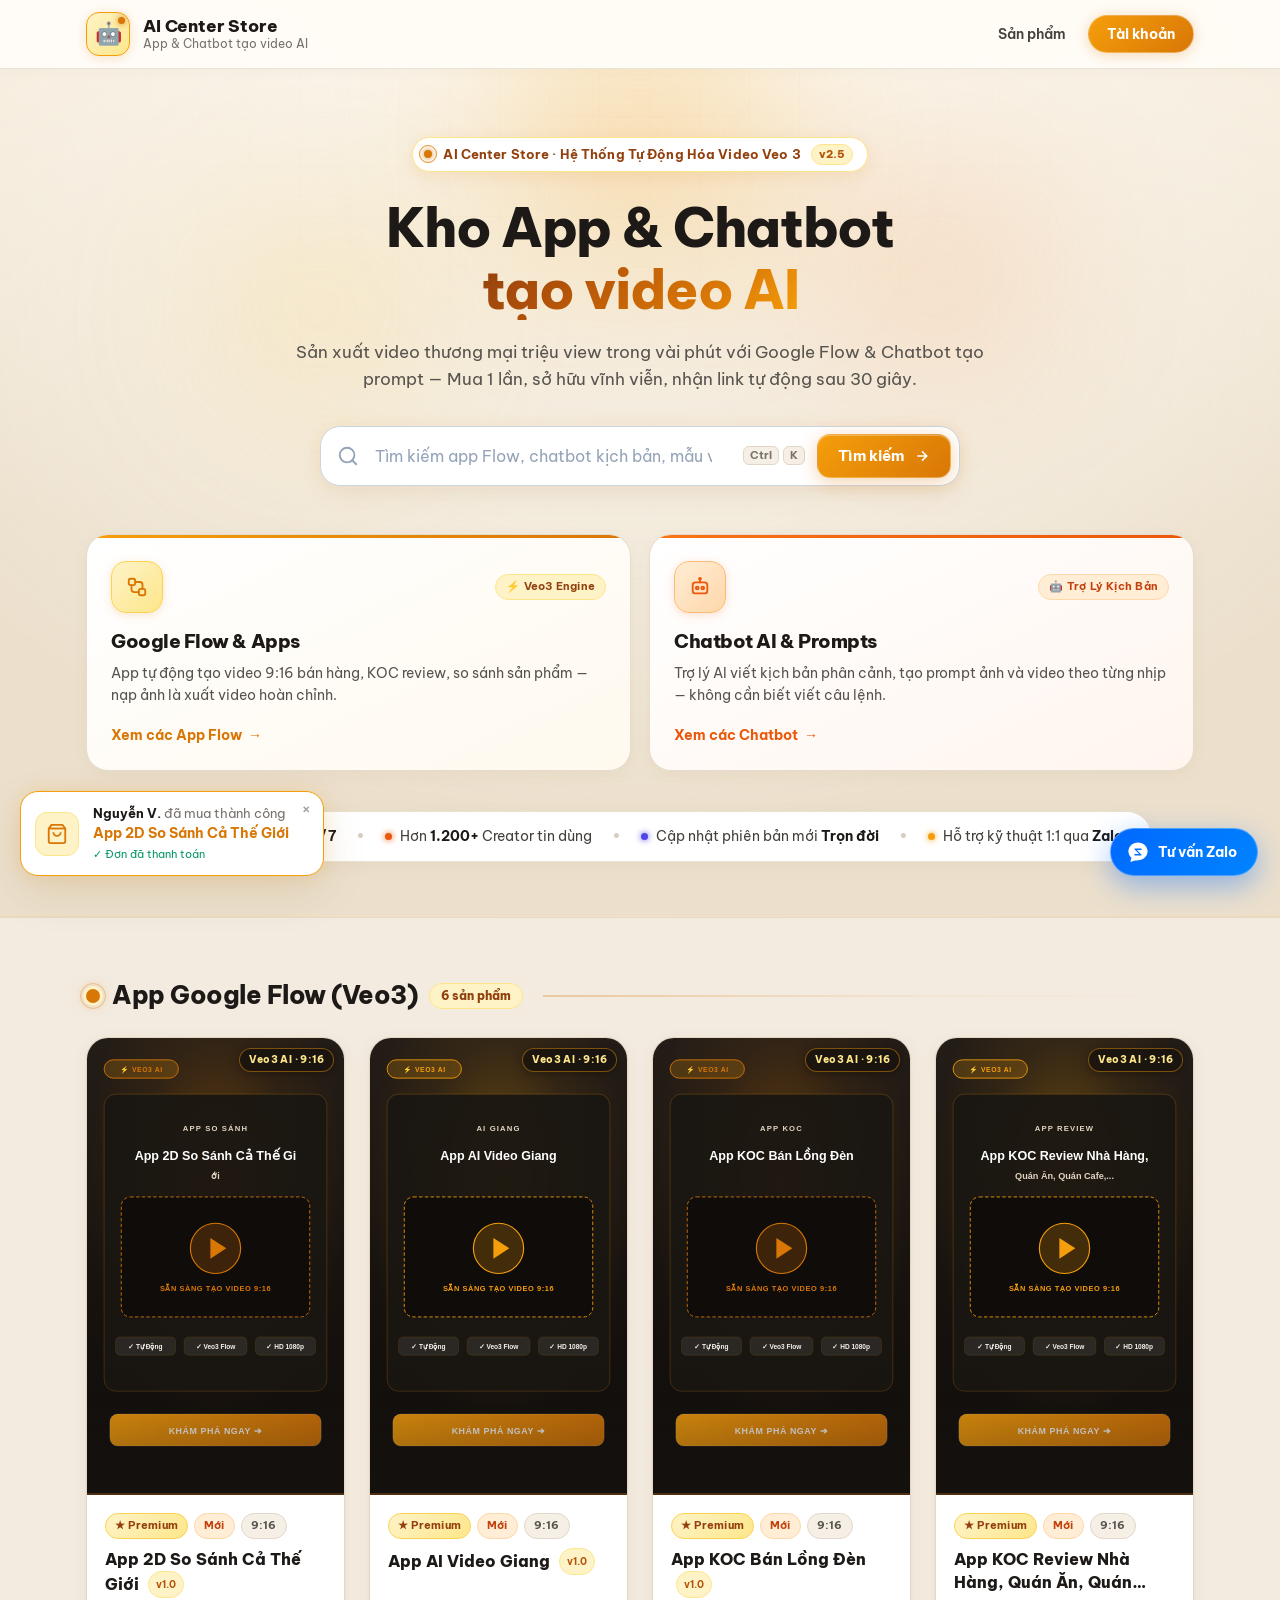
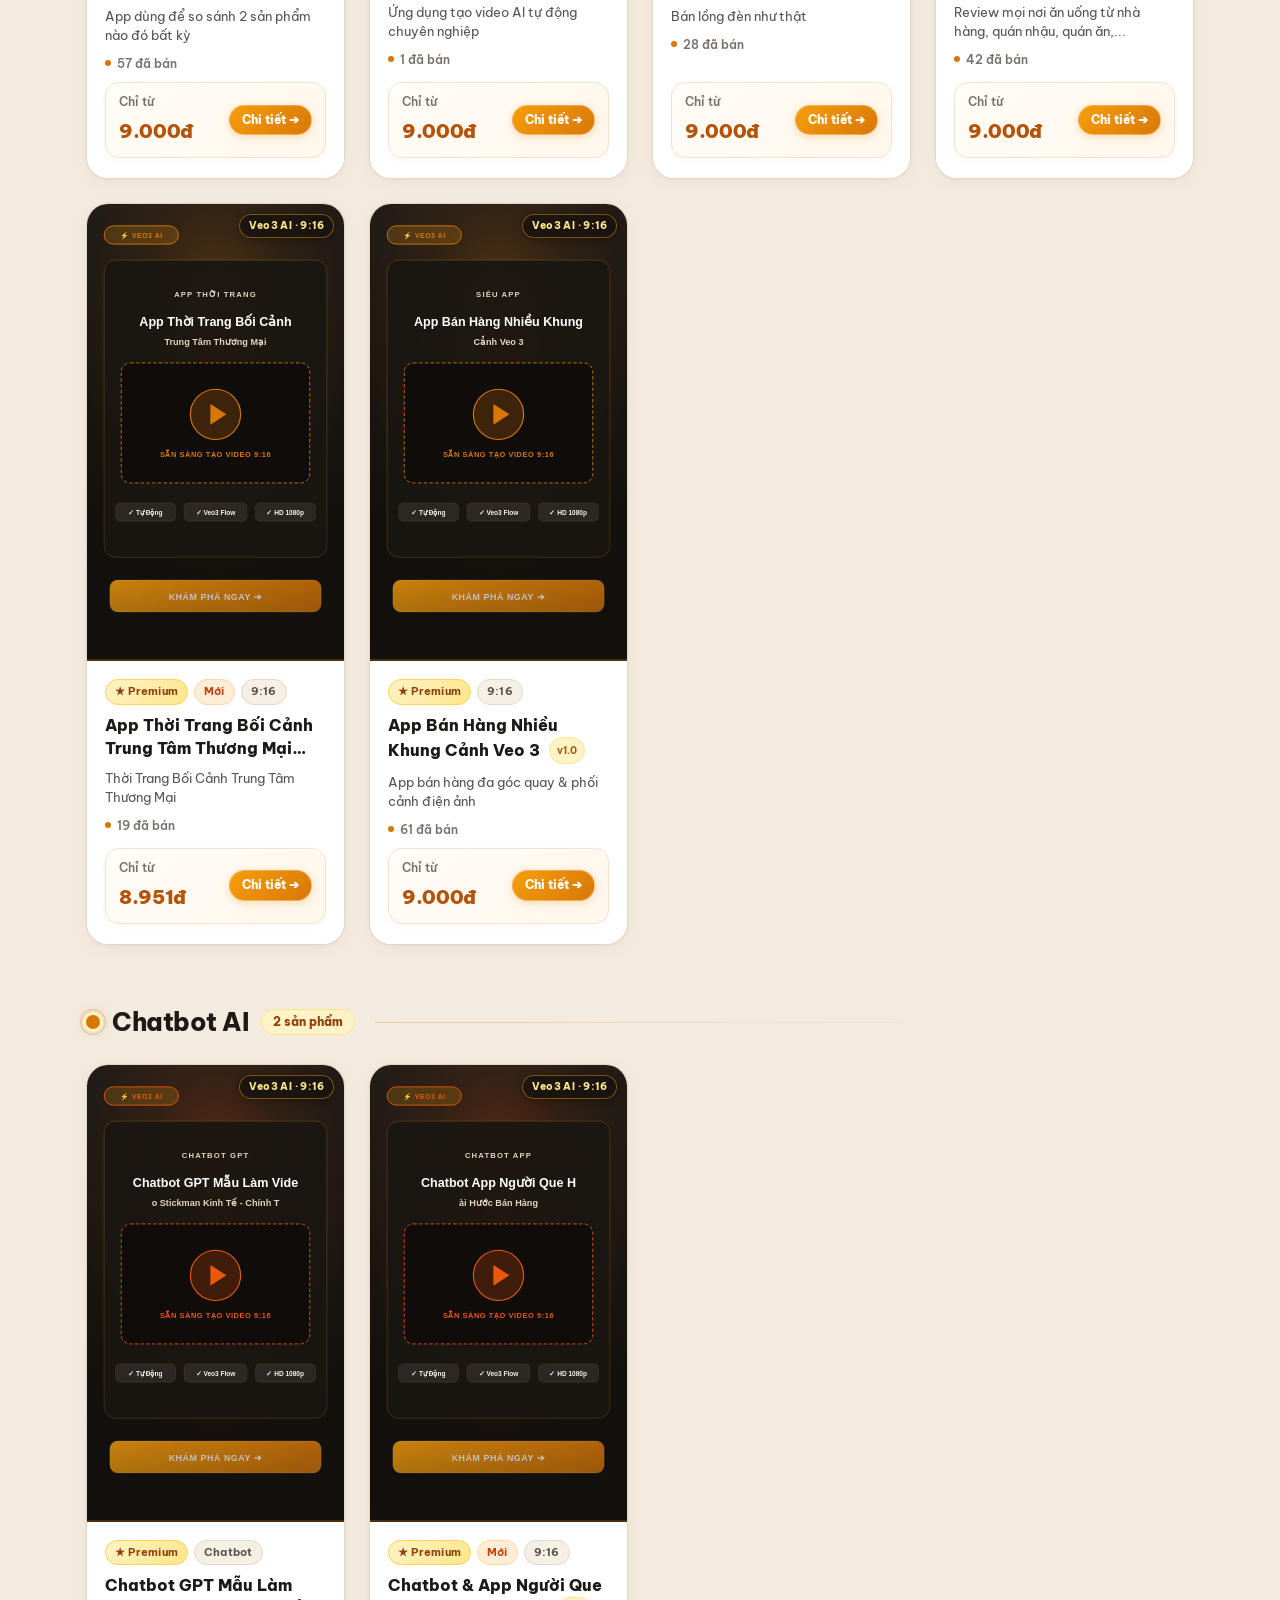
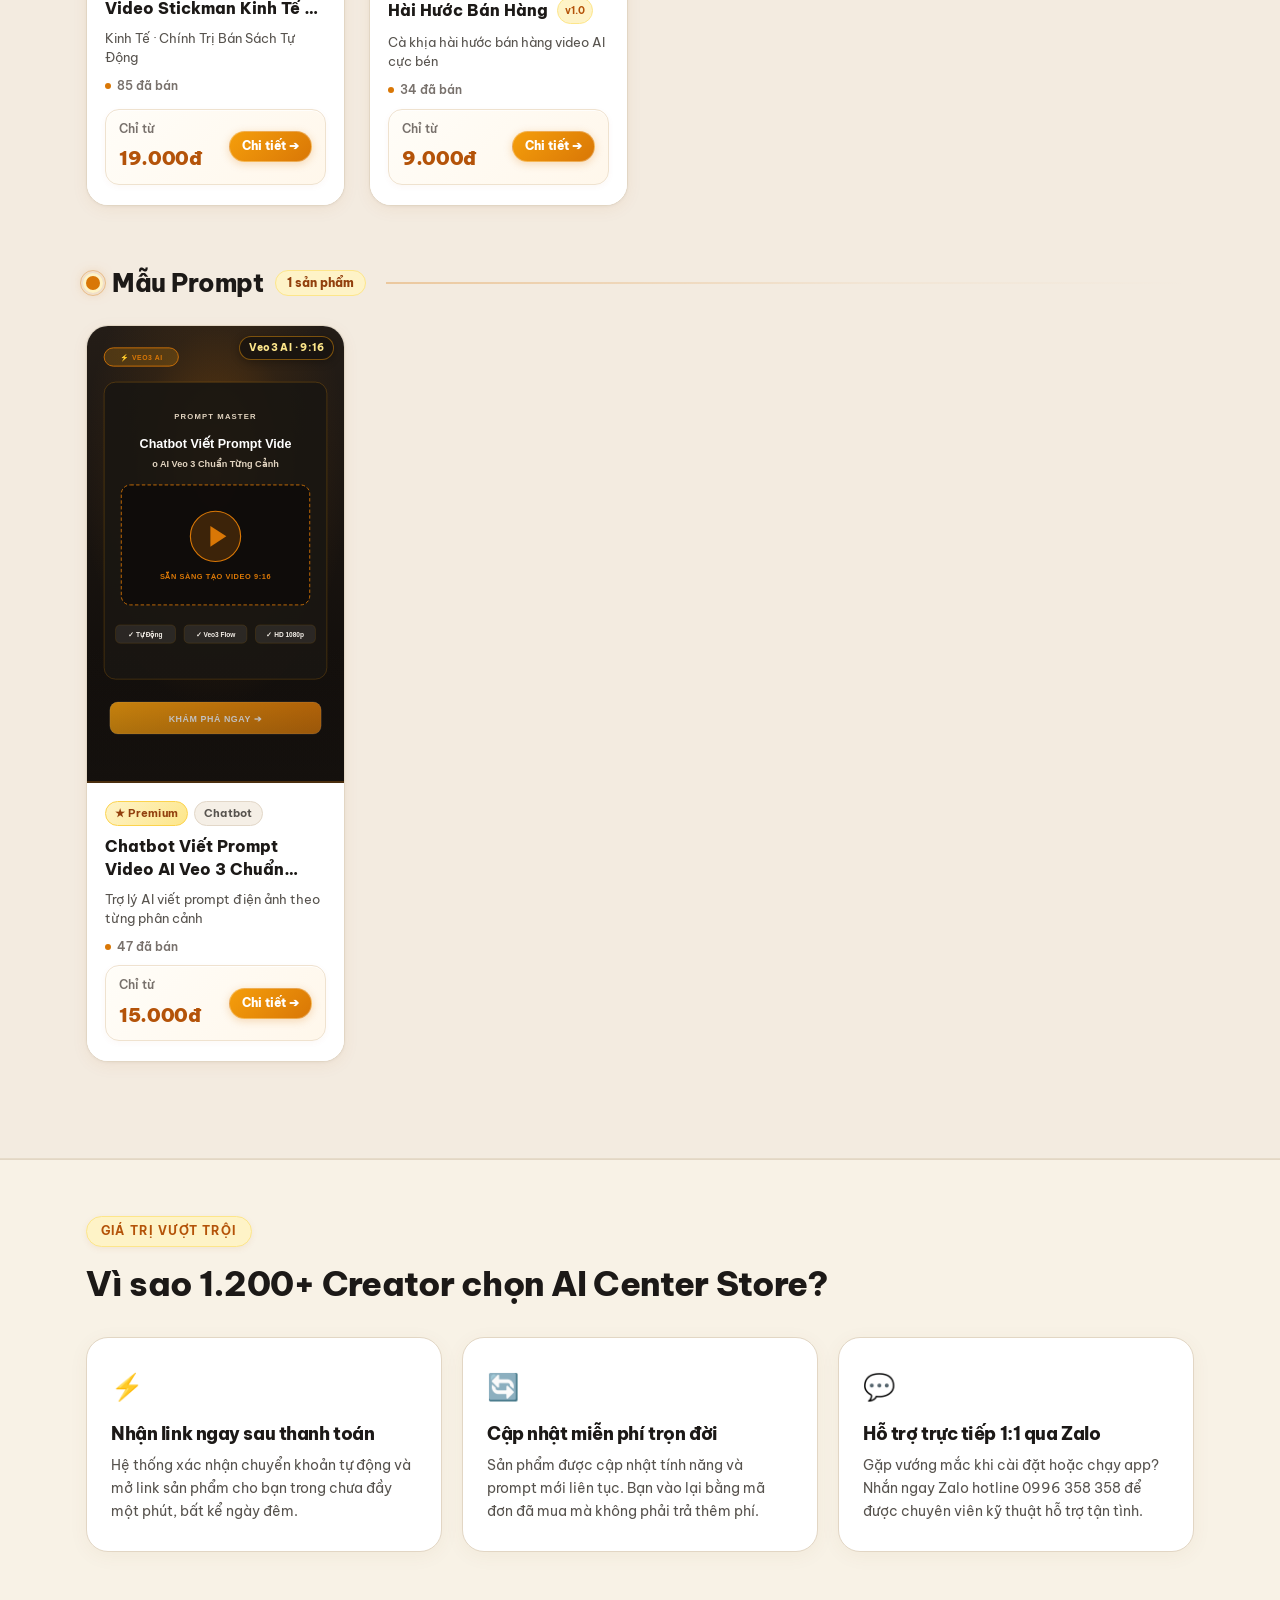
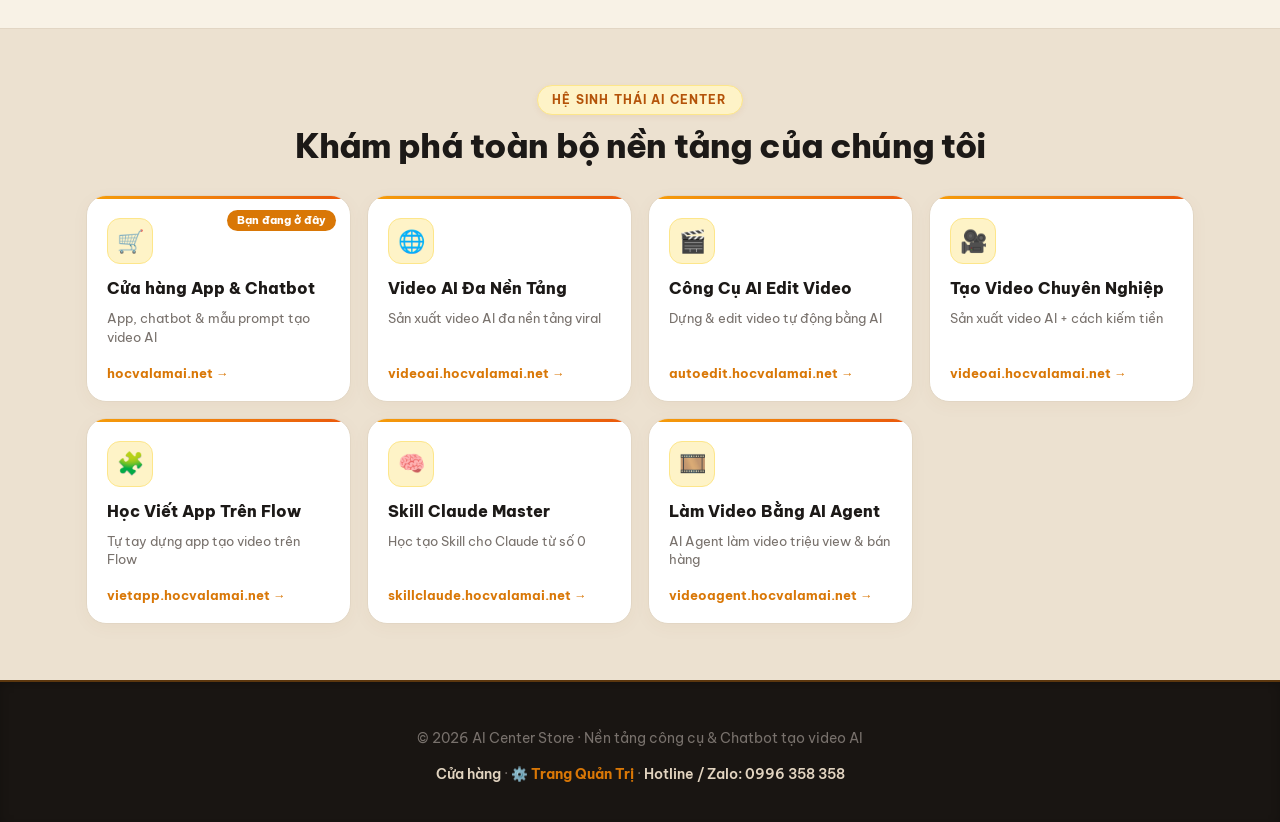
==== index.html @ cbf4233b "Deploy AI Center Store with Supabase and Google Auth" ====
<!DOCTYPE html>
<html lang="vi">
<head>
  <meta charset="UTF-8">
  <meta name="viewport" content="width=device-width, initial-scale=1.0">
  <title>AI Center Store — Kho App &amp; Chatbot Tạo Video AI</title>
  <meta name="description" content="AI Center · Kết Nối Tương Lai — Google Flow & Apps · Chatbot AI. Mua một lần, nhận link tự động ngay sau thanh toán. Hotline 0996 358 358.">
  <meta name="referrer" content="strict-origin-when-cross-origin">
  
  <!-- Google Fonts: Be Vietnam Pro & Montserrat -->
  <link rel="preconnect" href="https://fonts.googleapis.com">
  <link href="https://fonts.googleapis.com/css2?family=Be+Vietnam+Pro:ital,wght@0,300;0,400;0,500;0,600;0,700;0,800;0,900;1,400&display=swap" rel="stylesheet">
  
  <link rel="stylesheet" href="css/style.css">
</head>
<body>

  <!-- SVG Defs -->
  <svg width="0" height="0" style="position:absolute" aria-hidden="true">
    <defs>
      <symbol id="i-spark" viewBox="0 0 24 24"><path d="M12 3l1.9 5.1L19 10l-5.1 1.9L12 17l-1.9-5.1L5 10l5.1-1.9z"/><path d="M19 15l.9 2.1L22 18l-2.1.9L19 21l-.9-2.1L16 18l2.1-.9z"/></symbol>
      <symbol id="i-search" viewBox="0 0 24 24"><circle cx="11" cy="11" r="8"/><line x1="21" y1="21" x2="16.65" y2="16.65"/></symbol>
      <symbol id="i-bot" viewBox="0 0 24 24"><rect x="4" y="7" width="16" height="12" rx="3"/><circle cx="9" cy="13" r="1.5"/><circle cx="15" cy="13" r="1.5"/><line x1="12" y1="7" x2="12" y2="3"/><circle cx="12" cy="3" r="1"/></symbol>
      <symbol id="i-flow" viewBox="0 0 24 24"><rect x="3" y="3" width="7" height="7" rx="2"/><rect x="14" y="14" width="7" height="7" rx="2"/><path d="M10 6.5h5a3 3 0 0 1 3 3V14"/><path d="M14 17.5H9a3 3 0 0 1-3-3V10"/></symbol>
      <symbol id="i-doc" viewBox="0 0 24 24"><path d="M14 2H6a2 2 0 0 0-2 2v16a2 2 0 0 0 2 2h12a2 2 0 0 0 2-2V8z"/><polyline points="14 2 14 8 20 8"/><line x1="16" y1="13" x2="8" y2="13"/><line x1="16" y1="17" x2="8" y2="17"/></symbol>
      <symbol id="i-hoc" viewBox="0 0 24 24"><path d="M22 10L12 5 2 10l10 5 10-5z"/><path d="M6 12v5c0 1 2.7 2.5 6 2.5s6-1.5 6-2.5v-5"/><line x1="22" y1="10" x2="22" y2="15"/></symbol>
      <symbol id="i-check" viewBox="0 0 24 24"><polyline points="20 6 9 17 4 12"/></symbol>
    </defs>
  </svg>

  <!-- Header / Navigation Bar -->
  <header class="topbar">
    <div class="container">
      <a class="brand" href="index.html">
        <span class="brand-mark" aria-hidden="true">🤖</span>
        <span>
          <span class="brand-name">AI Center Store</span>
          <span class="brand-sub">App &amp; Chatbot tạo video AI</span>
        </span>
      </a>
      <nav aria-label="Điều hướng chính">
        <a href="index.html" id="navSanPham">Sản phẩm</a>
        <a href="#tai-khoan" class="nav-btn">Tài khoản</a>
      </nav>
    </div>
  </header>

  <!-- =========================================
       VIEW 1: TRANG CHỦ (HOME PAGE)
       ========================================= -->
  <div id="view-home">
    <!-- Hero Section -->
    <section class="hero-store">
      <!-- Ambient Glow Spotlights -->
      <div class="hero-ambient-glow" aria-hidden="true">
        <div class="glow-orb glow-mint"></div>
        <div class="glow-orb glow-cyan"></div>
        <div class="glow-orb glow-indigo"></div>
      </div>

      <div class="container">
        <!-- Vercel / Raycast Style Pulsing Pill Badge -->
        <div class="hero-pill-badge">
          <span class="pulsing-beacon">
            <span class="beacon-core"></span>
            <span class="beacon-ring"></span>
          </span>
          <span class="pill-text">AI Center Store · Hệ Thống Tự Động Hóa Video Veo 3</span>
          <span class="pill-tag">v2.5</span>
        </div>

        <h1>Kho App &amp; Chatbot <span class="mint gradient-text">tạo video AI</span></h1>
        <p class="lead">Sản xuất video thương mại triệu view trong vài phút với Google Flow &amp; Chatbot tạo prompt — Mua 1 lần, sở hữu vĩnh viễn, nhận link tự động sau 30 giây.</p>
        
        <!-- Raycast Spotlight Style Live Search Box -->
        <form class="tim" id="timForm" role="search">
          <div class="tim-icon-box" aria-hidden="true">
            <svg class="ic"><use href="#i-search"/></svg>
          </div>
          <input id="timOng" type="search" placeholder="Tìm kiếm app Flow, chatbot kịch bản, mẫu video TikTok..." aria-label="Tìm kiếm sản phẩm" autocomplete="off" spellcheck="false">
          <div class="tim-kbd-hint" aria-hidden="true">
            <kbd>Ctrl</kbd> <kbd>K</kbd>
          </div>
          <button class="btn btn-primary" type="submit">
            <span>Tìm kiếm</span>
            <svg class="ic-sm" style="width:16px;height:16px;margin-left:2px" viewBox="0 0 24 24" fill="none" stroke="currentColor" stroke-width="2.5"><path d="M5 12h14M12 5l7 7-7 7"/></svg>
          </button>
        </form>

        <!-- Raycast / Bento Grid Category Navigation Boxes -->
        <div class="dmuc">
          <div class="dmuc-o dmuc-bento" data-loc="flow">
            <div class="bento-top">
              <span class="ic-box"><svg class="ic"><use href="#i-flow"/></svg></span>
              <span class="bento-tag bento-tag-mint">⚡ Veo3 Engine</span>
            </div>
            <h3>Google Flow &amp; Apps</h3>
            <p>App tự động tạo video 9:16 bán hàng, KOC review, so sánh sản phẩm — nạp ảnh là xuất video hoàn chỉnh.</p>
            <span class="di">Xem các App Flow <span class="arr-icon">→</span></span>
          </div>

          <div class="dmuc-o dmuc-bento" data-loc="chatbot">
            <div class="bento-top">
              <span class="ic-box"><svg class="ic"><use href="#i-bot"/></svg></span>
              <span class="bento-tag bento-tag-cyan">🤖 Trợ Lý Kịch Bản</span>
            </div>
            <h3>Chatbot AI &amp; Prompts</h3>
            <p>Trợ lý AI viết kịch bản phân cảnh, tạo prompt ảnh và video theo từng nhịp — không cần biết viết câu lệnh.</p>
            <span class="di">Xem các Chatbot <span class="arr-icon">→</span></span>
          </div>

        </div>

        <!-- Trust & Metrics Strip -->
        <div class="hero-trust-strip">
          <div class="trust-item">
            <span class="trust-dot dot-mint"></span>
            <span>Mở link tải tự động <b>24/7</b></span>
          </div>
          <div class="trust-divider" aria-hidden="true">•</div>
          <div class="trust-item">
            <span class="trust-dot dot-cyan"></span>
            <span>Hơn <b>1.200+</b> Creator tin dùng</span>
          </div>
          <div class="trust-divider" aria-hidden="true">•</div>
          <div class="trust-item">
            <span class="trust-dot dot-indigo"></span>
            <span>Cập nhật phiên bản mới <b>Trọn đời</b></span>
          </div>
          <div class="trust-divider" aria-hidden="true">•</div>
          <div class="trust-item">
            <span class="trust-dot dot-amber"></span>
            <span>Hỗ trợ kỹ thuật 1:1 qua <b>Zalo</b></span>
          </div>
        </div>

      </div>
    </section>

    <!-- Product Shelves Section -->
    <section id="san-pham" class="section" style="padding-top:20px">
      <div class="container" id="cacKe">
        <!-- Rendered by app.js -->
      </div>
    </section>

    <!-- Why Choose AI Center Store Section -->
    <section class="section section-why">
      <div class="container">
        <p class="eyebrow">GIÁ TRỊ VƯỢT TRỘI</p>
        <h2>Vì sao 1.200+ Creator chọn AI Center Store?</h2>
        <div class="uu-luoi">
          <div class="uu-o">
            <div class="uu-badge-ic">⚡</div>
            <h3>Nhận link ngay sau thanh toán</h3>
            <p>Hệ thống xác nhận chuyển khoản tự động và mở link sản phẩm cho bạn trong chưa đầy một phút, bất kể ngày đêm.</p>
          </div>
          <div class="uu-o">
            <div class="uu-badge-ic">🔄</div>
            <h3>Cập nhật miễn phí trọn đời</h3>
            <p>Sản phẩm được cập nhật tính năng và prompt mới liên tục. Bạn vào lại bằng mã đơn đã mua mà không phải trả thêm phí.</p>
          </div>
          <div class="uu-o">
            <div class="uu-badge-ic">💬</div>
            <h3>Hỗ trợ trực tiếp 1:1 qua Zalo</h3>
            <p>Gặp vướng mắc khi cài đặt hoặc chạy app? Nhắn ngay Zalo hotline 0996 358 358 để được chuyên viên kỹ thuật hỗ trợ tận tình.</p>
          </div>
        </div>
      </div>
    </section>

    <!-- Ecosystem Hub Section -->
    <section id="he-sinh-thai" class="hst-wrap">
      <div class="container">
        <p class="eyebrow" style="margin:0 auto 10px;display:table">HỆ SINH THÁI AI CENTER</p>
        <h2 style="text-align:center;margin-bottom:8px">Khám phá toàn bộ nền tảng của chúng tôi</h2>
        <div class="hst-grid" id="hstGrid">
          <!-- Rendered by app.js -->
        </div>
      </div>
    </section>
  </div>

  <!-- =========================================
       VIEW 2: TRANG CHI TIẾT SẢN PHẨM (DETAIL)
       ========================================= -->
  <div id="view-detail" hidden>
    <main class="section" style="padding-top:28px">
      <div class="container">
        
        <!-- Breadcrumb Navigation -->
        <p class="caption" style="margin-bottom:20px">
          <a href="#" style="color:var(--caption)">Cửa hàng</a> 
          <span aria-hidden="true" style="margin:0 6px">/</span> 
          <span id="vet" style="color:var(--mint-soft)"></span>
        </p>

        <!-- Product Error State -->
        <div id="loi" class="empty" hidden>
          <svg class="ic" style="width:48px;height:48px;color:var(--danger);margin:0 auto 12px"><use href="#i-search"/></svg>
          <h2>Không tìm thấy sản phẩm</h2>
          <p>Sản phẩm có thể đã ngừng bán hoặc đường dẫn không đúng.</p>

          <div id="loiFileTip" class="file-mode-tip" style="margin:16px auto;text-align:left;max-width:540px" hidden>
            <div class="tip-title">⚡ Bạn vừa thêm sản phẩm này trong Trang Quản Trị?</div>
            <div class="tip-desc">
              Do bạn đang mở file trực tiếp (<code>file:///</code>), trình duyệt Chrome cách ly bộ nhớ giữa các trang.
            </div>
            <div style="margin-top:8px;font-size:12.5px;line-height:1.6">
              👉 <b>Cách 1 (Chuẩn nhất):</b> Nhấp đúp vào file <b><code>start_server.bat</code></b> trong thư mục dự án để chạy web server nội bộ (đồng bộ 100% và xem video nhúng không lỗi).<br>
              👉 <b>Cách 2:</b> Vào lại <b>Trang Quản Trị</b> và bấm nút biểu tượng <b>🔗 (Xem trên cửa hàng)</b> ngay cạnh sản phẩm đó để tự động chuyển dữ liệu sang cửa hàng.
            </div>
          </div>

          <div style="display:flex;gap:12px;justify-content:center;margin-top:16px">
            <a class="btn btn-secondary" href="#">Quay về cửa hàng</a>
            <a class="btn btn-primary" href="admin.html">Vào Trang Quản Trị</a>
          </div>
        </div>

        <!-- Detail Content Grid -->
        <div id="noiDung">
          <div class="ct-luoi">
            
            <!-- Left Column: Video Preview Player & Long Description -->
            <div>
              <div class="ct-media" id="mediaHop">
                <!-- Video player 9:16 or poster inserted here -->
              </div>

              <div class="ct-media ct-mota" style="margin-top:22px">
                <h2>Giới thiệu sản phẩm</h2>
                <div class="noidung" id="moTaDai"></div>
              </div>
            </div>

            <!-- Right Column: Sticky Pricing Sidebar & Urgency CTA -->
            <aside class="hop-gia">
              <div class="nhan-hang" id="nhanHang"></div>
              <h1 id="ten"></h1>
              <p class="tomtat" id="tomTat"></p>
              
              <div class="gia-hang" id="giaHang"></div>
              <p class="da-ban" id="daBan"></p>

              <!-- Urgency Social Badges -->
              <div style="margin:16px 0 10px">
                <span class="lm-badge" id="badgeSold">🔥 57 người đã mua</span>
                <span class="lm-suat" id="badgeUrgency">⚡ Chỉ còn 143 suất ưu đãi</span>
              </div>

              <!-- Main CTA Buttons -->
              <button class="btn btn-primary btn-block" id="nutMua" type="button">Mua ngay — nhận link tự động</button>
              <button class="btn btn-secondary btn-block" id="nutTrial" type="button" hidden style="margin-top:10px"></button>
              <p class="caption" id="trialNote" hidden style="margin-top:8px;text-align:center;font-size:12px">
                Gói dùng thử dùng được <b>60 phút</b>. Có thể nâng cấp lên vĩnh viễn sau, chỉ trả phần chênh lệch.
              </p>

              <!-- Member Benefit Box -->
              <div class="uu-dai-info">
                🎁 <b>Ưu đãi thành viên</b> — cộng dồn <b>theo tầng</b>:<br>
                <b>Khách cũ −15%</b> từ sản phẩm thứ 2 · <b>Đánh giá −10%</b> cho đơn kế tiếp.
              </div>

              <div class="uu-dai-box">
                <div class="tit">✅ Ưu đãi của bạn sẽ tự áp khi thanh toán</div>
                <span class="chip">Khách cũ −15%</span>
                <div class="note">Cộng dồn theo tầng ≈ giảm 15% trên giá sau voucher. Bạn không cần nhập mã.</div>
              </div>

              <!-- Promises with Green Checkmarks -->
              <ul class="hua">
                <li><svg class="ic"><use href="#i-check"/></svg>Thanh toán chuyển khoản, hệ thống mở link tự động</li>
                <li><svg class="ic"><use href="#i-check"/></svg>Có mã voucher? Nhập ở bước thanh toán để được giảm ngay</li>
                <li><svg class="ic"><use href="#i-check"/></svg>Cập nhật phiên bản mới miễn phí — vào lại bằng mã đơn</li>
                <li><svg class="ic"><use href="#i-check"/></svg>Hỗ trợ cài đặt qua Zalo: 0996 358 358</li>
              </ul>
            </aside>
          </div>

          <!-- Related Products Section -->
          <div class="ke" style="margin-top:56px">
            <div class="ke-dau"><i></i><h2>Sản phẩm khác</h2></div>
            <div class="luoi-sp" id="khacLuoi"></div>
          </div>
        </div>

      </div>
    </main>
  </div>

  <!-- =========================================
       VIEW 3: TRANG TÀI KHOẢN & ĐĂNG NHẬP
       ========================================= -->
  <div id="view-account" hidden>
    <main class="section" style="padding-top:34px">
      <div class="container">

        <!-- ==== ĐĂNG NHẬP / ĐĂNG KÝ / QUÊN MẬT KHẨU (KHU AUTH) ==== -->
        <div class="hop" id="khuAuth" hidden>
          <div class="card">
            <h1 id="authTieuDe" style="font-size:24px;text-align:center;margin-bottom:6px">Đăng nhập</h1>
            <p class="caption" id="authPhu" style="text-align:center;margin-bottom:22px">Chào mừng trở lại! Đăng nhập để tiếp tục.</p>

            <button class="gg" id="nutGoogle" type="button">
              <svg width="18" height="18" viewBox="0 0 48 48">
                <path fill="#FFC107" d="M43.6 20.1H42V20H24v8h11.3C33.7 32.7 29.2 36 24 36c-6.6 0-12-5.4-12-12s5.4-12 12-12c3.1 0 5.9 1.2 8 3l5.7-5.7C34.3 6.1 29.4 4 24 4 13 4 4 13 4 24s9 20 20 20 20-9 20-20c0-1.3-.1-2.6-.4-3.9z"/>
                <path fill="#FF3D00" d="M6.3 14.7l6.6 4.8C14.7 15.1 19 12 24 12c3.1 0 5.9 1.2 8 3l5.7-5.7C34.3 6.1 29.4 4 24 4 16.3 4 9.7 8.3 6.3 14.7z"/>
                <path fill="#4CAF50" d="M24 44c5.2 0 9.9-2 13.4-5.2l-6.2-5.2C29.2 35.1 26.7 36 24 36c-5.2 0-9.6-3.3-11.3-8l-6.5 5C9.5 39.6 16.2 44 24 44z"/>
                <path fill="#1976D2" d="M43.6 20.1H42V20H24v8h11.3c-.8 2.2-2.2 4.2-4.1 5.6l6.2 5.2C41.4 35.2 44 30 44 24c0-1.3-.1-2.6-.4-3.9z"/>
              </svg>
              Tiếp tục với Google
            </button>
            <div class="hoac">HOẶC</div>

            <form id="authForm">
              <div class="field">
                <label for="a_email">Email hoặc Số điện thoại</label>
                <input class="input" id="a_email" type="text" placeholder="email@vidu.com hoặc 0912345678" value="ganhteam321@gmail.com" required>
                <p class="field-help">Có thể đăng ký/đăng nhập bằng số điện thoại hoặc email.</p>
              </div>

              <div class="field" id="oMatKhau">
                <label for="a_mk">Mật khẩu <a id="linkQuen" style="float:right;font-weight:600;font-size:13px;color:var(--mint);cursor:pointer">Quên mật khẩu?</a></label>
                <input class="input" id="a_mk" type="password" value="123456" minlength="6">
              </div>

              <button class="btn btn-primary btn-block" id="authNut" type="submit" style="margin-top:8px">Đăng nhập</button>
            </form>
            <p class="doi" id="authDoi">Chưa có tài khoản? <a id="linkDangKy">Đăng ký ngay</a></p>
          </div>
        </div>

        <!-- ==== TRANG TÀI KHOẢN (ĐÃ ĐĂNG NHẬP) ==== -->
        <div id="khuTK">
          <!-- User Profile Header Card -->
          <div class="user-header-card">
            <div class="user-profile-meta">
              <div class="user-avatar-circle" id="userAvatar">G</div>
              <div class="user-profile-info">
                <h1>Tài khoản của tôi</h1>
                <p>
                  <span id="tkEmail">ganhteam321@gmail.com</span>
                  <span style="font-size:11px;font-weight:700;color:var(--mint);background:rgba(217,119,6,0.12);border:1px solid rgba(217,119,6,0.35);padding:1px 8px;border-radius:100px">✓ Đã xác thực</span>
                </p>
              </div>
            </div>
            <div style="display:flex;align-items:center;gap:10px">
              <a class="btn btn-secondary btn-sm" href="admin.html" style="font-size:13px;border-color:rgba(148,163,184,0.3)">⚙️ Trang Quản Trị</a>
              <button class="btn btn-secondary btn-sm" id="nutThoat" type="button" style="color:var(--danger);border-color:rgba(239,68,68,0.3)">Đăng xuất</button>
            </div>
          </div>

          <!-- Alert bổ sung số điện thoại -->
          <div id="boSungSdt" style="max-width:860px;margin:0 auto 20px;padding:18px 22px;border-radius:16px;background:linear-gradient(135deg,#FFFBEB,#FEF3C7);border:1px solid #FDE68A">
            <p style="font-weight:700;margin-bottom:4px;font-size:15px;color:#92400E">📱 Bổ sung số điện thoại</p>
            <p class="caption" style="margin-bottom:12px;color:#78350F">Tài khoản của bạn chưa có số điện thoại. Vui lòng bổ sung để nhận hỗ trợ và mã kích hoạt.</p>
            <div style="display:flex;gap:10px;flex-wrap:wrap;align-items:flex-end">
              <div class="field" style="flex:1;min-width:200px;margin:0">
                <label for="bs_sdt" style="font-size:12px">Số điện thoại</label>
                <input class="input" id="bs_sdt" type="tel" placeholder="0912345678" style="min-height:42px">
              </div>
              <button class="btn btn-primary" id="bsNut" type="button" style="min-height:42px;padding:0 18px;font-size:14px">Lưu số điện thoại</button>
            </div>
          </div>

          <!-- 3 Hộp thống kê -->
          <div class="thongke">
            <div class="o">
              <div style="font-size:22px;margin-bottom:6px">📦</div>
              <p class="so" id="tkTongDon">3</p>
              <p class="nh">Tổng đơn hàng</p>
            </div>
            <div class="o">
              <div style="font-size:22px;margin-bottom:6px">💳</div>
              <p class="so" id="tkTongTien">9.000đ</p>
              <p class="nh">Tổng chi tiêu</p>
            </div>
            <div class="o">
              <div style="font-size:22px;margin-bottom:6px">⚡</div>
              <p class="so" id="tkGanNhat">8/9/2026</p>
              <p class="nh">Giao dịch gần nhất</p>
            </div>
          </div>

          <!-- 2 Cột: Gói thành viên & Bảo mật -->
          <div class="tk-luoi">
            <div class="tk-o">
              <h3>Gói thành viên</h3>
              <p class="caption" style="margin-bottom:14px">Bạn chưa có gói thành viên.</p>
              <a class="btn btn-primary btn-sm" href="#san-pham">Xem sản phẩm</a>
            </div>

            <div class="tk-o">
              <h3>Bảo mật</h3>
              <form id="doiMKForm">
                <div class="field">
                  <label for="bm1" style="font-size:12.5px">Mật khẩu mới</label>
                  <input class="input" id="bm1" type="password" minlength="6" placeholder="Nhập mật khẩu mới" style="min-height:42px" required>
                </div>
                <button class="btn btn-secondary btn-sm" type="submit" id="bmNut">Đổi mật khẩu</button>
              </form>
            </div>
          </div>

          <!-- Lịch sử mua hàng -->
          <div style="max-width:860px;margin:28px auto 0">
            <h3 style="font-size:18px;margin-bottom:14px">Lịch sử mua hàng</h3>
            <div id="dsDon">
              <!-- Rendered by app.js -->
            </div>
          </div>
        </div>

      </div>
    </main>
  </div>

  <!-- Real-time Purchase Toast Popup -->
  <div class="mua-toast" id="muaToast">
    <button class="mt-dong" id="mtDong" type="button" aria-label="Đóng">×</button>
    <span class="mt-ic">
      <svg viewBox="0 0 24 24" width="22" height="22" fill="none" stroke="currentColor" stroke-width="2">
        <path d="M6 2L3 6v14a2 2 0 0 0 2 2h14a2 2 0 0 0 2-2V6l-3-4z"/>
        <line x1="3" y1="6" x2="21" y2="6"/>
        <path d="M16 10a4 4 0 0 1-8 0"/>
      </svg>
    </span>
    <div class="mt-body">
      <div><b id="mtTen">Nguyễn V.</b> đã mua thành công</div>
      <div class="mt-sp" id="mtSp">App 2D So Sánh Cả Thế Giới</div>
      <span class="mt-xac">✓ Đơn đã thanh toán</span>
    </div>
  </div>

  <!-- Floating Zalo Consultation Button -->
  <a class="zalo-float" href="https://zalo.me/0996358358" target="_blank" rel="noopener">
    <svg viewBox="0 0 32 32">
      <path d="M16 2C8.268 2 2 7.82 2 15c0 3.738 1.69 7.126 4.453 9.493L5.05 28.95a1 1 0 0 0 1.298 1.258l5.05-2.02A14.9 14.9 0 0 0 16 28c7.732 0 14-5.82 14-13S23.732 2 16 2zm-4.5 9h9a1 1 0 1 1 0 2h-6.172l6.879 6.879A1 1 0 0 1 20.5 21h-9a1 1 0 1 1 0-2h6.172l-6.879-6.879A1 1 0 0 1 11.5 11z"/>
    </svg>
    <span>Tư vấn Zalo</span>
  </a>

  <!-- Payment Simulation Modal -->
  <div class="modal-overlay" id="checkoutModal">
    <div class="modal-box">
      <div class="modal-close" id="modalClose">✕</div>
      <div style="text-align:center;margin-bottom:18px">
        <p class="eyebrow" style="margin-bottom:8px">THANH TOÁN TỰ ĐỘNG 24/7</p>
        <h3 id="modalProductName" style="font-size:18px;margin-bottom:4px">Tên sản phẩm</h3>
        <p class="caption" id="modalProductTier">Gói vĩnh viễn</p>
      </div>

      <!-- QR Code Container -->
      <div style="background:#fff;border-radius:16px;padding:16px;max-width:230px;margin:0 auto 16px;text-align:center">
        <img src="https://api.qrserver.com/v1/create-qr-code/?size=200x200&data=AI_CENTER_STORE_PAYMENT" alt="QR Thanh toán" style="width:100%;height:auto;border-radius:8px">
        <p style="color:#0a101d;font-size:12px;font-weight:700;margin-top:6px">Quét mã VietQR chuyển khoản</p>
      </div>

      <div style="background:var(--surface-2);border:1px solid var(--border);border-radius:14px;padding:14px;margin-bottom:18px;font-size:13.5px">
        <div style="display:flex;justify-content:space-between;margin-bottom:6px">
          <span style="color:var(--muted)">Số tiền:</span>
          <b id="modalAmount" style="color:var(--mint);font-size:17px">99.000đ</b>
        </div>
        <div style="display:flex;justify-content:space-between;margin-bottom:6px">
          <span style="color:var(--muted)">Mã đơn hàng:</span>
          <b id="modalOrderId" style="color:var(--warn)">AIC-982341</b>
        </div>
        <div style="display:flex;justify-content:space-between">
          <span style="color:var(--muted)">Trạng thái:</span>
          <span style="color:var(--cyan);font-weight:600">Đang chờ thanh toán…</span>
        </div>
      </div>

      <button class="btn btn-primary btn-block" id="btnConfirmPay" type="button">Tôi đã chuyển khoản xong</button>
      <p class="caption" style="text-align:center;margin-top:10px;font-size:12px">Hệ thống mở link tải tự động ngay sau khi tài khoản nhận được tiền.</p>
    </div>
  </div>

  <!-- Site Footer -->
  <footer class="site">
    <div class="container">
      <p>© 2026 AI Center Store · Nền tảng công cụ &amp; Chatbot tạo video AI</p>
      <p><a href="index.html">Cửa hàng</a> · <a href="admin.html" style="color:var(--mint);font-weight:700">⚙️ Trang Quản Trị</a> · <a href="tel:0996358358">Hotline / Zalo: 0996 358 358</a></p>
    </div>
  </footer>

  <!-- Scripts -->
  <script src="https://cdn.jsdelivr.net/npm/@supabase/supabase-js@2"></script>
  <script src="js/supabase.js"></script>
  <script src="js/data.js"></script>
  <script src="js/app.js"></script>
</body>
</html>
---- css/style.css ----
/* ==========================================================================
   AI CENTER STORE — LUXURY WARM AMBER & PEARL DESIGN SYSTEM
   ========================================================================== */

:root {
  /* Surface & Base Palette (Nền Lụa Ngọc Trai & Champagne Cát Vàng Ấm Áp) */
  --bg: #F6F2EA;
  --bg-subtle: #F0E8DC;
  --bg-deep: #E8DDCF;
  --surface: #FFFFFF;
  --surface-hover: #FFFDF9;
  --surface-2: #F7F1E7;
  --surface-solid: #FFFFFF;
  
  /* Borders & Dividers (Tông Đá Tự Nhiên & Cát Vàng Sang Trọng) */
  --border: #E2D6C4;
  --border-subtle: rgba(180, 130, 60, 0.12);
  --border-light: #EFE7DC;
  --border-strong: rgba(217, 119, 6, 0.45);
  
  /* Màu Chủ Đạo: Vàng Hổ Phách & Hoàng Kim (Amber Gold / Warm Honey) */
  --mint: #D97706;             /* Amber 600 - Hổ phách đậm */
  --mint-hover: #B45309;       /* Amber 700 - Nâu vàng hổ phách */
  --mint-soft: #F59E0B;        /* Amber 500 - Vàng hổ phách rực rỡ */
  --mint-light: #FEF3C7;       /* Amber 100 - Nền kem mềm mại */
  --mint-glow: rgba(217, 119, 6, 0.22);
  
  --amber: #D97706;
  --amber-hover: #B45309;
  --amber-soft: #F59E0B;
  --amber-light: #FEF3C7;
  
  --cyan: #EA580C;             /* Cam san hô ấm / Warm Coral */
  --cyan-soft: #F97316;
  --cyan-glow: rgba(234, 88, 12, 0.22);
  --indigo: #4F46E5;
  --warn: #D97706;
  --danger: #EF4444;
  
  /* Chữ Tương Phản Cao & Đậm Nét (High-Contrast Luxury Typography) */
  --cta-text: #FFFFFF;
  --heading: #1C1917;          /* Stone 900 - Đen than ấm sang trọng */
  --body: #44403C;             /* Stone 700 - Đọc êm mắt, tinh tế */
  --muted: #78716C;            /* Stone 500 */
  --caption: #A8A29E;          /* Stone 400 */
  
  /* Layout & Geometry */
  --radius-card: 22px;
  --radius-btn: 14px;
  --font: "Be Vietnam Pro", -apple-system, BlinkMacSystemFont, "Segoe UI", Roboto, sans-serif;
  --font-heading: "Be Vietnam Pro", -apple-system, BlinkMacSystemFont, "Segoe UI", Roboto, sans-serif;
  --goc: 0deg;
}

@property --goc {
  syntax: "<angle>";
  initial-value: 0deg;
  inherits: false;
}

/* Base Reset & Smoothness */
* {
  margin: 0;
  padding: 0;
  box-sizing: border-box;
}

html {
  scroll-behavior: smooth;
  overflow-x: clip;
  background-color: var(--bg);
}

body {
  font-family: var(--font);
  font-size: 15.5px;
  line-height: 1.6;
  background: var(--bg);
  color: var(--body);
  -webkit-font-smoothing: antialiased;
  -moz-osx-font-smoothing: grayscale;
  max-width: 100%;
  overflow-x: clip;
  min-height: 100vh;
  display: flex;
  flex-direction: column;
  position: relative;
}

/* Background Ambient Lighting (Ánh Sáng Nền Hổ Phách & Mật Ong Ấm Sang Trọng) */
body::before {
  content: "";
  position: fixed;
  inset: 0;
  background:
    radial-gradient(1300px 650px at 50% -100px, rgba(245, 158, 11, 0.12), transparent 72%),
    radial-gradient(1000px 500px at 90% 25%, rgba(217, 119, 6, 0.08), transparent 65%),
    radial-gradient(1000px 500px at 10% 45%, rgba(251, 191, 36, 0.08), transparent 70%),
    radial-gradient(1100px 600px at 70% 80%, rgba(245, 158, 11, 0.07), transparent 70%);
  pointer-events: none;
  z-index: 0;
}

img, video, iframe {
  display: block;
  max-width: 100%;
}

a {
  color: inherit;
  text-decoration: none;
}

button {
  font: inherit;
  cursor: pointer;
  background: none;
  border: none;
  color: inherit;
}

input, textarea, select {
  font: inherit;
  color: var(--heading);
}

:focus-visible {
  outline: 2px solid var(--mint);
  outline-offset: 3px;
  border-radius: 6px;
}

[hidden] {
  display: none !important;
}

/* Icons */
.ic {
  width: 22px;
  height: 22px;
  stroke: currentColor;
  stroke-width: 2;
  stroke-linecap: round;
  stroke-linejoin: round;
  fill: none;
  flex: none;
}
.ic-sm {
  width: 17px;
  height: 17px;
}

/* Containers & Layout Grid */
.container {
  max-width: 1180px;
  margin: 0 auto;
  padding: 0 20px;
  position: relative;
  z-index: 2;
}
@media (min-width: 768px) {
  .container { padding: 0 28px; }
}
@media (min-width: 1024px) {
  .container { padding: 0 36px; }
}

.section {
  padding: 56px 0 76px;
  position: relative;
  z-index: 2;
}
.section-deep {
  background: #EFE5D5;
  border-top: 1px solid #E2D5C2;
  border-bottom: 1px solid #E2D5C2;
}

/* Typography Hierarchy */
h1, h2, h3, h4 {
  color: var(--heading);
  font-family: var(--font-heading);
  font-weight: 800;
  letter-spacing: -0.025em;
}
h1 {
  font-size: clamp(34px, 5.8vw, 54px);
  line-height: 1.15;
}
h2 {
  font-size: clamp(24px, 3.8vw, 34px);
  line-height: 1.25;
}
h3 {
  font-size: 19px;
  line-height: 1.35;
}
.lead {
  font-size: 16.5px;
  line-height: 27px;
  color: #57534E;
  max-width: 68ch;
}
.caption {
  font-size: 13.5px;
  line-height: 20px;
  color: var(--caption);
}
.mint {
  color: var(--mint);
}
.gradient-text {
  background: linear-gradient(135deg, #92400E 0%, #B45309 30%, #D97706 70%, #F59E0B 100%);
  -webkit-background-clip: text;
  background-clip: text;
  -webkit-text-fill-color: transparent;
  display: inline-block;
}

/* Eyebrow Pill */
.eyebrow {
  display: inline-flex;
  align-items: center;
  gap: 8px;
  font-size: 11.5px;
  font-weight: 700;
  letter-spacing: 0.1em;
  text-transform: uppercase;
  color: #B45309;
  background: #FEF3C7;
  border: 1px solid #FDE68A;
  padding: 5px 14px;
  border-radius: 999px;
  margin-bottom: 16px;
  box-shadow: 0 2px 6px rgba(180, 83, 9, 0.08);
}

/* Buttons (Vàng Hổ Phách Sang Trọng) */
.btn {
  display: inline-flex;
  align-items: center;
  justify-content: center;
  gap: 8px;
  font-size: 15px;
  font-weight: 700;
  line-height: 1;
  min-height: 48px;
  padding: 0 24px;
  border-radius: var(--radius-btn);
  text-decoration: none;
  cursor: pointer;
  transition: all 0.25s cubic-bezier(0.16, 1, 0.3, 1);
  position: relative;
  overflow: hidden;
  user-select: none;
}
.btn-primary {
  background: linear-gradient(135deg, #F59E0B 0%, #D97706 100%);
  color: #FFFFFF;
  border: 1px solid rgba(255, 255, 255, 0.25);
  box-shadow: 0 4px 18px rgba(217, 119, 6, 0.32), inset 0 1px 0 rgba(255, 255, 255, 0.3);
}
.btn-primary:hover {
  background: linear-gradient(135deg, #FBBF24 0%, #B45309 100%);
  transform: translateY(-2px);
  box-shadow: 0 8px 28px rgba(217, 119, 6, 0.45), inset 0 1px 0 rgba(255, 255, 255, 0.4);
}
.btn-primary:active {
  transform: translateY(0);
}
.btn-secondary {
  background: #FFFFFF;
  color: var(--heading);
  border: 1.5px solid var(--border);
  box-shadow: 0 2px 8px rgba(0, 0, 0, 0.04);
}
.btn-secondary:hover {
  background: #FFFBEB;
  border-color: #F59E0B;
  color: #B45309;
  transform: translateY(-2px);
  box-shadow: 0 6px 20px rgba(217, 119, 6, 0.12);
}
.btn-sm {
  min-height: 38px;
  padding: 0 16px;
  font-size: 13.5px;
  border-radius: 10px;
}
.btn-block {
  width: 100%;
}

/* Announcement Marquee Ticker (Nền Kem Hổ Phách Mịn) */
.marquee {
  background: #FFFBEB;
  border-bottom: 1px solid #FDE68A;
  overflow: hidden;
  white-space: nowrap;
  font-size: 12.5px;
  font-weight: 700;
  color: #92400E;
  padding: 9px 0;
  position: relative;
  z-index: 60;
  mask-image: linear-gradient(90deg, transparent 0%, #000 6%, #000 94%, transparent 100%);
  -webkit-mask-image: linear-gradient(90deg, transparent 0%, #000 6%, #000 94%, transparent 100%);
}
.marquee-inner {
  display: inline-flex;
  animation: marquee-scroll 32s linear infinite;
}
.marquee-inner span {
  display: inline-flex;
  align-items: center;
  margin: 0 28px;
  letter-spacing: 0.03em;
}
@keyframes marquee-scroll {
  from { transform: translateX(0); }
  to { transform: translateX(-50%); }
}

/* Top Navigation Bar (Nền Trắng Lụa Kính Mờ) */
.topbar {
  position: sticky;
  top: 0;
  z-index: 50;
  background: rgba(255, 253, 249, 0.92);
  backdrop-filter: blur(20px);
  -webkit-backdrop-filter: blur(20px);
  border-bottom: 1px solid #EAE3D7;
  box-shadow: 0 2px 14px rgba(120, 80, 20, 0.04);
}
.topbar .container {
  display: flex;
  align-items: center;
  justify-content: space-between;
  gap: 16px;
  padding-top: 12px;
  padding-bottom: 12px;
}
.brand {
  display: flex;
  align-items: center;
  gap: 13px;
  transition: opacity 0.2s;
}
.brand:hover {
  opacity: 0.92;
}
.brand-mark {
  width: 44px;
  height: 44px;
  border-radius: 13px;
  background: linear-gradient(135deg, #FEF3C7, #FDE68A);
  border: 1.5px solid #F59E0B;
  display: flex;
  align-items: center;
  justify-content: center;
  color: #D97706;
  flex: none;
  font-size: 22px;
  box-shadow: 0 2px 12px rgba(217, 119, 6, 0.2);
  position: relative;
}
.brand-mark::after {
  content: "";
  position: absolute;
  top: 4px;
  right: 4px;
  width: 7px;
  height: 7px;
  border-radius: 50%;
  background: var(--mint);
  box-shadow: 0 0 6px var(--mint);
}
.brand-name {
  font-weight: 800;
  color: var(--heading);
  font-size: 16.5px;
  line-height: 1.2;
  display: block;
  letter-spacing: -0.01em;
}
.brand-sub {
  font-size: 11.5px;
  line-height: 1.3;
  color: var(--muted);
  display: block;
  margin-top: 1px;
}
.topbar nav {
  display: flex;
  align-items: center;
  gap: 8px;
}
.topbar nav a {
  display: inline-flex;
  align-items: center;
  min-height: 38px;
  padding: 0 14px;
  border-radius: 10px;
  font-size: 14px;
  font-weight: 600;
  color: var(--body);
  transition: all 0.2s ease;
}
.topbar nav a:hover {
  color: #B45309;
  background: #FFFBEB;
}
.topbar nav a.nav-btn {
  background: linear-gradient(135deg, #F59E0B 0%, #D97706 100%);
  color: #FFFFFF;
  font-weight: 700;
  border-radius: 999px;
  padding: 0 18px;
  box-shadow: 0 2px 14px rgba(217, 119, 6, 0.28);
  border: 1px solid rgba(255, 255, 255, 0.3);
}
.topbar nav a.nav-btn:hover {
  background: linear-gradient(135deg, #FBBF24 0%, #B45309 100%);
  color: #FFFFFF;
  box-shadow: 0 4px 20px rgba(217, 119, 6, 0.45);
  transform: translateY(-1px);
}

/* ==========================================================================
   HERO SECTION (NỀN CHAMPAGNE & BENTO GRID HỔ PHÁCH)
   ========================================================================== */
.hero-store {
  position: relative;
  padding: 68px 0 54px;
  text-align: center;
  overflow: hidden;
  background: radial-gradient(1200px 600px at 50% -70px, #FFFDF8 0%, #F8F0E2 52%, #ECE0CC 100%);
  border-bottom: 1px solid rgba(217, 119, 6, 0.2);
}

/* Ambient Glow Orbs in Hero Background */
.hero-ambient-glow {
  position: absolute;
  inset: 0;
  pointer-events: none;
  z-index: 1;
}
.glow-orb {
  position: absolute;
  border-radius: 50%;
  filter: blur(80px);
  opacity: 0.38;
}
.glow-mint {
  width: 520px;
  height: 300px;
  background: radial-gradient(circle, #F59E0B, transparent 70%);
  top: -80px;
  left: 50%;
  transform: translateX(-50%);
}
.glow-cyan {
  width: 380px;
  height: 280px;
  background: radial-gradient(circle, #F97316, transparent 70%);
  top: 60px;
  right: 12%;
  opacity: 0.22;
}
.glow-indigo {
  width: 380px;
  height: 280px;
  background: radial-gradient(circle, #FBBF24, transparent 70%);
  top: 100px;
  left: 10%;
  opacity: 0.22;
}

/* Subtle Geometric Pattern */
.hero-store::before {
  content: "";
  position: absolute;
  inset: 0;
  background:
    radial-gradient(ellipse 70% 60% at 50% -20%, transparent, rgba(244, 237, 224, 0.8)),
    repeating-linear-gradient(0deg, transparent 0 49px, rgba(180, 130, 60, 0.04) 49px 50px),
    repeating-linear-gradient(90deg, transparent 0 49px, rgba(180, 130, 60, 0.04) 49px 50px);
  mask-image: radial-gradient(ellipse 65% 60% at 50% 30%, #000 40%, transparent 100%);
  -webkit-mask-image: radial-gradient(ellipse 65% 60% at 50% 30%, #000 40%, transparent 100%);
  pointer-events: none;
  z-index: 1;
}

/* Pulsing Status Pill Badge (Vàng Hổ Phách Cao Cấp) */
.hero-pill-badge {
  display: inline-flex;
  align-items: center;
  gap: 10px;
  padding: 6px 14px 6px 10px;
  border-radius: 999px;
  background: #FFFFFF;
  border: 1px solid #FDE68A;
  box-shadow: 0 4px 16px rgba(217, 119, 6, 0.12);
  margin-bottom: 24px;
  transition: all 0.2s;
}
.hero-pill-badge:hover {
  border-color: #F59E0B;
  box-shadow: 0 6px 22px rgba(217, 119, 6, 0.22);
}
.pulsing-beacon {
  position: relative;
  width: 10px;
  height: 10px;
  display: flex;
  align-items: center;
  justify-content: center;
}
.beacon-core {
  width: 8px;
  height: 8px;
  border-radius: 50%;
  background: var(--mint);
  box-shadow: 0 0 6px var(--mint);
}
.beacon-ring {
  position: absolute;
  width: 18px;
  height: 18px;
  border-radius: 50%;
  border: 1.5px solid var(--mint);
  opacity: 0.8;
  animation: beacon-ripple 2s cubic-bezier(0, 0.2, 0.8, 1) infinite;
}
@keyframes beacon-ripple {
  0% { transform: scale(0.5); opacity: 1; }
  100% { transform: scale(1.8); opacity: 0; }
}
.pill-text {
  font-size: 12.5px;
  font-weight: 700;
  color: #92400E;
  letter-spacing: 0.01em;
}
.pill-tag {
  font-size: 10.5px;
  font-weight: 800;
  color: #B45309;
  background: #FEF3C7;
  padding: 1px 7px;
  border-radius: 999px;
  border: 1px solid #FDE68A;
}

.hero-store h1 {
  margin: 0 auto 18px;
  max-width: 20ch;
  position: relative;
  z-index: 2;
}
.hero-store .lead {
  margin: 0 auto 34px;
  position: relative;
  z-index: 2;
  color: #57534E;
}

/* Spotlight Style Live Search Box */
.tim {
  display: flex;
  align-items: center;
  gap: 12px;
  max-width: 640px;
  margin: 0 auto;
  background: #FFFFFF;
  border: 1.5px solid #CBD5E1;
  border-radius: 20px;
  padding: 7px 8px 7px 16px;
  box-shadow:
    0 10px 30px -5px rgba(120, 80, 20, 0.08),
    0 0 20px rgba(245, 158, 11, 0.08);
  transition: all 0.25s cubic-bezier(0.16, 1, 0.3, 1);
  position: relative;
  z-index: 3;
}
.tim:focus-within {
  border-color: #D97706;
  box-shadow:
    0 16px 40px -5px rgba(180, 83, 9, 0.15),
    0 0 30px rgba(245, 158, 11, 0.25);
  transform: translateY(-1px);
}
.tim-icon-box {
  display: flex;
  align-items: center;
  color: #94A3B8;
  transition: color 0.2s;
}
.tim:focus-within .tim-icon-box {
  color: #D97706;
}
.tim input {
  flex: 1;
  background: transparent;
  border: 0;
  padding: 8px 4px;
  font-size: 15.5px;
  min-width: 0;
  color: var(--heading);
}
.tim input::placeholder {
  color: #94A3B8;
}
.tim input:focus-visible {
  outline: none;
}
.tim-kbd-hint {
  display: none;
  align-items: center;
  gap: 4px;
}
@media (min-width: 640px) {
  .tim-kbd-hint { display: flex; }
}
.tim-kbd-hint kbd {
  font-family: var(--font);
  font-size: 11px;
  font-weight: 700;
  color: #78716C;
  background: #F5EFE6;
  border: 1px solid #E2D7C7;
  border-radius: 6px;
  padding: 3px 6px;
  line-height: 1;
}
.tim .btn {
  flex: none;
  min-height: 44px;
  padding: 0 20px;
  border-radius: 13px;
}

/* Bento Grid Category Navigation Boxes (Thẻ Sữa Tươi Nổi Khối Tinh Tế) */
.dmuc {
  display: grid;
  gap: 18px;
  margin-top: 48px;
  position: relative;
  z-index: 3;
}
@media (min-width: 768px) {
  .dmuc {
    grid-template-columns: repeat(2, 1fr);
  }
}
.dmuc-o {
  background: #FFFFFF;
  border: 1.5px solid #E5D9C8;
  border-radius: var(--radius-card);
  padding: 26px 24px 24px;
  text-align: left;
  transition: all 0.35s cubic-bezier(0.16, 1, 0.3, 1);
  display: flex;
  flex-direction: column;
  text-decoration: none;
  cursor: pointer;
  position: relative;
  overflow: hidden;
  box-shadow: 0 4px 18px -2px rgba(120, 80, 20, 0.06);
}
.dmuc-o::after {
  content: "";
  position: absolute;
  top: 0;
  left: 0;
  right: 0;
  height: 3.5px;
  background: transparent;
  transition: all 0.3s ease;
}
.dmuc-o:hover {
  transform: translateY(-6px);
  box-shadow: 0 20px 45px -10px rgba(180, 83, 9, 0.2);
}

.bento-top {
  display: flex;
  align-items: center;
  justify-content: space-between;
  margin-bottom: 16px;
}
.dmuc-o .ic-box {
  width: 52px;
  height: 52px;
  border-radius: 15px;
  display: flex;
  align-items: center;
  justify-content: center;
  transition: transform 0.3s;
}
.dmuc-o:hover .ic-box {
  transform: scale(1.08);
}

.bento-tag {
  font-size: 11px;
  font-weight: 700;
  border-radius: 999px;
  padding: 3px 10px;
  letter-spacing: 0.02em;
}
.bento-tag-mint {
  color: #92400E;
  background: #FEF3C7;
  border: 1px solid #FDE68A;
}
.bento-tag-cyan {
  color: #C2410C;
  background: #FFEDD5;
  border: 1px solid #FED7AA;
}
.bento-tag-amber {
  color: #854D0E;
  background: #FEF9C3;
  border: 1px solid #FEF08A;
}

.dmuc-o h3 {
  font-size: 18.5px;
  margin-bottom: 8px;
  color: var(--heading);
  font-weight: 800;
}
.dmuc-o p {
  font-size: 13.5px;
  line-height: 22px;
  color: #57534E;
  flex: 1;
}
.dmuc-o .di {
  display: inline-flex;
  align-items: center;
  gap: 6px;
  margin-top: 18px;
  font-size: 14px;
  font-weight: 700;
  transition: gap 0.2s;
  color: var(--mint);
}
.dmuc-o:hover .di {
  gap: 10px;
}
.dmuc-o .arr-icon {
  transition: transform 0.2s;
}
.dmuc-o:hover .arr-icon {
  transform: translateX(4px);
}

/* Category Specific Colors & Delicate Tint Gradients */
.dmuc-o[data-loc="flow"] {
  background: linear-gradient(155deg, #FFFFFF 0%, #FFF9EE 100%);
  border-color: #E6DCCD;
}
.dmuc-o[data-loc="flow"]:hover {
  border-color: #F59E0B;
  box-shadow: 0 20px 45px -10px rgba(180, 83, 9, 0.22);
}
.dmuc-o[data-loc="flow"] .ic-box {
  color: #D97706;
  background: linear-gradient(135deg, #FEF3C7, #FDE68A);
  border: 1px solid #FCD34D;
  box-shadow: 0 2px 10px rgba(217, 119, 6, 0.18);
}
.dmuc-o[data-loc="flow"]::after {
  background: linear-gradient(90deg, #F59E0B, #D97706);
}

.dmuc-o[data-loc="chatbot"] {
  background: linear-gradient(155deg, #FFFFFF 0%, #FFF5EE 100%);
  border-color: #E6DCCD;
}
.dmuc-o[data-loc="chatbot"]:hover {
  border-color: #EA580C;
  box-shadow: 0 20px 45px -10px rgba(234, 88, 12, 0.2);
}
.dmuc-o[data-loc="chatbot"] .ic-box {
  color: #EA580C;
  background: linear-gradient(135deg, #FFEDD5, #FED7AA);
  border: 1px solid #FDBA74;
  box-shadow: 0 2px 10px rgba(234, 88, 12, 0.18);
}
.dmuc-o[data-loc="chatbot"]::after {
  background: linear-gradient(90deg, #F97316, #EA580C);
}
.dmuc-o[data-loc="chatbot"] .di { color: #EA580C; }

.dmuc-o[href="#khoa-hoc"] {
  background: linear-gradient(155deg, #FFFFFF 0%, #FEF8ED 100%);
  border-color: #E6DCCD;
}
.dmuc-o[href="#khoa-hoc"]:hover {
  border-color: #D97706;
  box-shadow: 0 20px 45px -10px rgba(180, 83, 9, 0.2);
}
.dmuc-o[href="#khoa-hoc"] .ic-box {
  color: #B45309;
  background: linear-gradient(135deg, #FEF3C7, #FDE68A);
  border: 1px solid #FCD34D;
  box-shadow: 0 2px 10px rgba(180, 83, 9, 0.18);
}
.dmuc-o[href="#khoa-hoc"]::after {
  background: linear-gradient(90deg, #FBBF24, #B45309);
}

/* Trust & Metrics Strip */
.hero-trust-strip {
  display: inline-flex;
  flex-wrap: wrap;
  align-items: center;
  justify-content: center;
  gap: 16px 20px;
  margin-top: 40px;
  padding: 12px 28px;
  border-radius: 999px;
  background: #FFFFFF;
  border: 1.5px solid #EAE1D2;
  box-shadow: 0 4px 18px rgba(120, 80, 20, 0.05);
  position: relative;
  z-index: 3;
}
.trust-item {
  display: flex;
  align-items: center;
  gap: 8px;
  font-size: 13.5px;
  color: var(--body);
}
.trust-item b {
  color: var(--heading);
  font-weight: 700;
}
.trust-dot {
  width: 7px;
  height: 7px;
  border-radius: 50%;
  flex: none;
}
.dot-mint { background: #D97706; box-shadow: 0 0 6px #D97706; }
.dot-cyan { background: #EA580C; box-shadow: 0 0 6px #EA580C; }
.dot-indigo { background: #4F46E5; box-shadow: 0 0 6px #4F46E5; }
.dot-amber { background: #F59E0B; box-shadow: 0 0 6px #F59E0B; }
.trust-divider {
  color: #D6CEBE;
  display: none;
}
@media (min-width: 680px) {
  .trust-divider { display: inline-block; }
}

/* ==========================================================================
   PRODUCT SHELVES & CARDS (CARD ĐẲNG CẤP, NỔI BẬT & ĐỒNG BỘ 100%)
   ========================================================================== */
#san-pham {
  background: #F3EBE0;
  border-top: 1px solid #E6DBC9;
  border-bottom: 1px solid #E6DBC9;
  position: relative;
}

.ke {
  padding: 42px 0 20px;
}
.ke-dau {
  display: flex;
  align-items: center;
  gap: 12px;
  margin-bottom: 26px;
  position: relative;
}
.ke-dau i {
  width: 14px;
  height: 14px;
  border-radius: 50%;
  background: #D97706;
  flex: none;
  box-shadow: 0 0 0 3px #FEF3C7, 0 0 14px rgba(217, 119, 6, 0.6);
  position: relative;
}
.ke-dau i::after {
  content: "";
  position: absolute;
  inset: -6px;
  border-radius: 50%;
  border: 1.5px solid rgba(217, 119, 6, 0.35);
  animation: beacon-ripple 2.4s cubic-bezier(0, 0.2, 0.8, 1) infinite;
}
.ke-dau h2 {
  font-size: 25px;
  color: var(--heading);
  letter-spacing: -0.02em;
  font-weight: 800;
  white-space: nowrap;
}
.ke-dem {
  font-size: 11.5px;
  font-weight: 800;
  color: #92400E;
  background: #FEF3C7;
  border: 1px solid #FDE68A;
  padding: 3px 11px;
  border-radius: 999px;
  white-space: nowrap;
}
.ke-line {
  flex: 1;
  height: 1.5px;
  background: linear-gradient(90deg, rgba(217, 119, 6, 0.3) 0%, rgba(217, 119, 6, 0.05) 60%, transparent 100%);
  margin-left: 8px;
}

/* Product Card Grid */
.luoi-sp {
  display: grid;
  gap: 24px;
  grid-template-columns: repeat(2, 1fr);
}
@media (min-width: 768px) {
  .luoi-sp { grid-template-columns: repeat(3, 1fr); }
}
@media (min-width: 1040px) {
  .luoi-sp { grid-template-columns: repeat(4, 1fr); }
}

/* Individual Product Card (.sp) — Nổi Bật Tuyệt Đối Trên Nền Ấm */
.sp {
  background: #FFFFFF;
  border: 1.5px solid #E2D6C4;
  border-radius: var(--radius-card);
  overflow: hidden;
  display: flex;
  flex-direction: column;
  text-decoration: none;
  transition: all 0.35s cubic-bezier(0.16, 1, 0.3, 1);
  position: relative;
  cursor: pointer;
  box-shadow:
    0 4px 18px -2px rgba(180, 83, 9, 0.08),
    0 1px 3px rgba(0, 0, 0, 0.04);
}
.sp:hover {
  border-color: #F59E0B;
  transform: translateY(-8px);
  box-shadow:
    0 24px 50px -10px rgba(180, 83, 9, 0.28),
    0 0 0 1.5px rgba(245, 158, 11, 0.45);
}

/* 9:16 Poster Media Frame (Nền Espresso Ấm Áp & Viền Vàng Hổ Phách Đồng Bộ) */
.sp-anh {
  position: relative;
  aspect-ratio: 9 / 16;
  background: #1B1612;
  overflow: hidden;
  border-bottom: 2px solid rgba(217, 119, 6, 0.25);
}
.sp-anh img {
  width: 100%;
  height: 100%;
  object-fit: cover;
  display: block;
  position: relative;
  z-index: 1;
  transition: transform 0.45s cubic-bezier(0.16, 1, 0.3, 1);
}
.sp:hover .sp-anh img {
  transform: scale(1.045);
}
.sp-anh::after {
  content: "";
  position: absolute;
  inset: auto 0 0 0;
  height: 30%;
  background: linear-gradient(180deg, transparent 0%, rgba(27, 22, 18, 0.5) 100%);
  pointer-events: none;
  z-index: 2;
}
.sp-anh-tag {
  position: absolute;
  top: 10px;
  right: 10px;
  z-index: 4;
  font-size: 10px;
  font-weight: 800;
  letter-spacing: 0.04em;
  color: #FDE68A;
  background: rgba(24, 19, 15, 0.82);
  backdrop-filter: blur(8px);
  -webkit-backdrop-filter: blur(8px);
  border: 1px solid rgba(245, 158, 11, 0.45);
  padding: 3px 9px;
  border-radius: 999px;
  box-shadow: 0 2px 8px rgba(0, 0, 0, 0.3);
}

/* Animated Neon Conic Border Effect on Hover */
.sp-anh::before {
  content: "";
  position: absolute;
  inset: 0;
  z-index: 3;
  padding: 3px;
  border-radius: inherit;
  pointer-events: none;
  background: conic-gradient(from var(--goc, 0deg), transparent 0 45%, #FDE68A 65%, #F59E0B 80%, #D97706 95%, transparent 100%);
  -webkit-mask: linear-gradient(#000 0 0) content-box, linear-gradient(#000 0 0);
  -webkit-mask-composite: xor;
  mask: linear-gradient(#000 0 0) content-box, linear-gradient(#000 0 0);
  mask-composite: exclude;
  opacity: 0;
  transition: opacity 0.35s ease;
}
.sp:hover .sp-anh::before {
  opacity: 1;
  animation: vien-chay 2.5s linear infinite;
}
@keyframes vien-chay {
  to { --goc: 360deg; }
}

/* Card Body Content */
.sp-than {
  padding: 18px 18px 20px;
  display: flex;
  flex-direction: column;
  gap: 9px;
  flex: 1;
  background: #FFFFFF;
}

/* Badges / Labels */
.nhan-hang {
  display: flex;
  gap: 6px;
  flex-wrap: wrap;
}
.nhan {
  display: inline-flex;
  align-items: center;
  gap: 4px;
  font-size: 11px;
  font-weight: 700;
  border-radius: 999px;
  padding: 3px 9px;
  letter-spacing: 0.02em;
}
.nhan-premium {
  background: linear-gradient(135deg, #FEF3C7, #FDE68A);
  color: #92400E;
  border: 1px solid #FCD34D;
}
.nhan-moi {
  background: #FFEDD5;
  color: #C2410C;
  border: 1px solid #FED7AA;
  animation: nhay-moi 2.4s ease-in-out infinite;
}
@keyframes nhay-moi {
  0%, 70%, 100% { opacity: 1; }
  85% { opacity: 0.45; }
}
.nhan-free {
  background: #ECFDF5;
  color: #047857;
  border: 1px solid #A7F3D0;
}
.nhan-loai {
  background: #F5EFE6;
  color: #57534E;
  border: 1px solid #E2D7C8;
}

.sp-ten {
  font-size: 16px;
  line-height: 23px;
  font-weight: 800;
  color: var(--heading);
  display: -webkit-box;
  -webkit-line-clamp: 2;
  -webkit-box-orient: vertical;
  overflow: hidden;
  min-height: 46px;
  transition: color 0.2s;
}
.sp:hover .sp-ten {
  color: #B45309;
}

.sp-ten .ver {
  display: inline-block;
  font-size: 10px;
  font-weight: 700;
  color: #B45309;
  background: #FEF3C7;
  border: 1px solid #FDE68A;
  border-radius: 999px;
  padding: 1px 7px;
  margin-left: 5px;
  vertical-align: 2px;
}
.sp-mota {
  font-size: 13px;
  line-height: 19px;
  color: #57534E;
  display: -webkit-box;
  -webkit-line-clamp: 2;
  -webkit-box-orient: vertical;
  overflow: hidden;
}
.sp-ban {
  display: flex;
  align-items: center;
  gap: 6px;
  font-size: 12px;
  font-weight: 600;
  color: #78716C;
}
.sp-ban-dot {
  width: 6px;
  height: 6px;
  border-radius: 50%;
  background: #D97706;
  display: inline-block;
}

/* Card Price Display (Khối Giá Sang Trọng Nổi Khối & Nút Chi Tiết) */
.sp-gia {
  display: flex;
  align-items: center;
  justify-content: space-between;
  gap: 8px;
  margin-top: auto;
  padding: 10px 13px;
  background: linear-gradient(135deg, #FFFDF8 0%, #FFF7EB 100%);
  border: 1.5px solid #EFE2CF;
  border-radius: 14px;
  box-shadow: inset 0 1px 0 rgba(255, 255, 255, 0.8), 0 2px 6px rgba(180, 83, 9, 0.04);
  transition: all 0.25s ease;
}
.sp:hover .sp-gia {
  border-color: #FCD34D;
  background: linear-gradient(135deg, #FFFBEB 0%, #FEF3C7 100%);
  box-shadow: inset 0 1px 0 rgba(255, 255, 255, 0.9), 0 4px 12px rgba(217, 119, 6, 0.1);
}
.sp-gia-trai {
  display: flex;
  align-items: center;
  gap: 6px;
  flex-wrap: wrap;
}
.gia-nhan {
  font-size: 11.5px;
  font-weight: 600;
  color: #78716C;
}
.gia-moi {
  font-size: 18.5px;
  font-weight: 900;
  color: #B45309;
  letter-spacing: -0.02em;
}
.giam {
  font-size: 11px;
  font-weight: 800;
  color: #DC2626;
  background: #FEE2E2;
  border: 1px solid #FECACA;
  border-radius: 6px;
  padding: 2px 6px;
}
.gia-cu {
  font-size: 12px;
  color: #A8A29E;
  text-decoration: line-through;
}
.sp-cta-pill {
  font-size: 11.5px;
  font-weight: 800;
  color: #FFFFFF;
  background: linear-gradient(135deg, #F59E0B 0%, #D97706 100%);
  border: 1px solid rgba(255, 255, 255, 0.3);
  border-radius: 999px;
  padding: 5px 12px;
  box-shadow: 0 2px 8px rgba(217, 119, 6, 0.25);
  white-space: nowrap;
  transition: all 0.25s cubic-bezier(0.16, 1, 0.3, 1);
}
.sp:hover .sp-cta-pill {
  background: linear-gradient(135deg, #FBBF24 0%, #B45309 100%);
  box-shadow: 0 4px 14px rgba(217, 119, 6, 0.45);
  transform: translateX(2px);
}

/* Empty State */
.empty {
  text-align: center;
  padding: 60px 24px;
  background: #FFFFFF;
  border: 1.5px solid var(--border);
  border-radius: var(--radius-card);
  max-width: 540px;
  margin: 20px auto;
  box-shadow: 0 4px 20px rgba(120, 80, 20, 0.05);
}

/* ==========================================================================
   COURSES SECTION & VALUE PROPOSITION
   ========================================================================== */
.khoa-luoi {
  display: grid;
  grid-template-columns: repeat(auto-fill, minmax(260px, 1fr));
  gap: 18px;
}
.khoa-o {
  position: relative;
  display: flex;
  flex-direction: column;
  gap: 10px;
  text-decoration: none;
  overflow: hidden;
  background: #FFFFFF;
  border: 1.5px solid var(--border);
  border-radius: var(--radius-card);
  padding: 24px 22px 20px;
  transition: all 0.25s cubic-bezier(0.16, 1, 0.3, 1);
  box-shadow: 0 4px 18px rgba(120, 80, 20, 0.04);
}
.khoa-o:hover {
  border-color: #F59E0B;
  transform: translateY(-4px);
  box-shadow: 0 16px 35px rgba(217, 119, 6, 0.15);
}
.khoa-ic {
  width: 48px;
  height: 48px;
  border-radius: 14px;
  display: flex;
  align-items: center;
  justify-content: center;
  color: #D97706;
  background: linear-gradient(135deg, #FEF3C7, #FDE68A);
  border: 1px solid #FCD34D;
}
.khoa-o h3 {
  font-size: 17px;
  line-height: 23px;
  color: var(--heading);
}
.khoa-o p {
  font-size: 13.5px;
  line-height: 21px;
  color: var(--muted);
  flex: 1;
}
.khoa-di {
  font-size: 13.5px;
  font-weight: 700;
  color: var(--mint);
  margin-top: 6px;
}

/* Why Choose AI Center Section (.uu-luoi) */
.section-why {
  border-top: 1px solid var(--border);
  background: #F8F2E6;
}
.uu-luoi {
  display: grid;
  gap: 20px;
  margin-top: 32px;
}
@media (min-width: 768px) {
  .uu-luoi { grid-template-columns: repeat(3, 1fr); }
}
.uu-o {
  background: #FFFFFF;
  border: 1.5px solid var(--border);
  border-radius: var(--radius-card);
  padding: 28px 24px;
  box-shadow: 0 4px 20px rgba(120, 80, 20, 0.05);
  transition: all 0.25s ease;
}
.uu-o:hover {
  border-color: #F59E0B;
  transform: translateY(-3px);
  box-shadow: 0 14px 34px rgba(217, 119, 6, 0.14);
}
.uu-badge-ic {
  font-size: 26px;
  margin-bottom: 14px;
  display: inline-block;
}
.uu-o h3 {
  font-size: 17.5px;
  margin-bottom: 8px;
  color: var(--heading);
  font-weight: 800;
}
.uu-o p {
  font-size: 14px;
  line-height: 23px;
  color: #57534E;
}

/* Ecosystem Section (.hst-wrap) */
.hst-wrap {
  position: relative;
  border-top: 1px solid var(--border);
  padding: 56px 0;
  background: #ECE1D0;
}
.hst-grid {
  display: grid;
  grid-template-columns: repeat(auto-fit, minmax(220px, 1fr));
  gap: 16px;
  margin-top: 28px;
}
.hst-card {
  position: relative;
  overflow: hidden;
  display: flex;
  flex-direction: column;
  gap: 8px;
  padding: 22px 20px 18px;
  border-radius: 20px;
  border: 1.5px solid var(--border);
  background: #FFFFFF;
  text-decoration: none;
  transition: all 0.25s cubic-bezier(0.16, 1, 0.3, 1);
  box-shadow: 0 4px 18px rgba(120, 80, 20, 0.04);
}
.hst-card:hover {
  transform: translateY(-4px);
  border-color: #F59E0B;
  box-shadow: 0 16px 35px rgba(217, 119, 6, 0.14);
}
.hst-card::before {
  content: "";
  position: absolute;
  top: 0;
  left: 0;
  right: 0;
  height: 3px;
  background: linear-gradient(90deg, #F59E0B, #EA580C);
}
.hst-ic {
  width: 46px;
  height: 46px;
  border-radius: 13px;
  display: flex;
  align-items: center;
  justify-content: center;
  font-size: 22px;
  background: #FEF3C7;
  border: 1px solid #FDE68A;
  color: #D97706;
}
.hst-name {
  font-size: 15.5px;
  font-weight: 800;
  color: var(--heading);
  margin-top: 4px;
}
.hst-desc {
  font-size: 12.5px;
  color: var(--muted);
  line-height: 1.5;
}
.hst-dom {
  font-size: 12.5px;
  font-weight: 700;
  color: var(--mint);
  margin-top: auto;
  padding-top: 8px;
}
.hst-here {
  position: absolute;
  top: 14px;
  right: 14px;
  font-size: 10.5px;
  font-weight: 800;
  color: #FFFFFF;
  background: var(--mint);
  border-radius: 999px;
  padding: 2px 10px;
}

/* ==========================================================================
   PRODUCT DETAIL PAGE SPECIFIC STYLES
   ========================================================================== */
.ct-luoi {
  display: grid;
  gap: 32px;
  margin-top: 24px;
}
@media (min-width: 940px) {
  .ct-luoi {
    grid-template-columns: 1fr 400px;
    align-items: start;
  }
}

.ct-media {
  background: #FFFFFF;
  border: 1.5px solid var(--border);
  border-radius: var(--radius-card);
  overflow: hidden;
  box-shadow: 0 10px 30px rgba(120, 80, 20, 0.05);
}

.video-wrapper {
  padding: 26px 20px 22px;
  background: #F8F5EE;
}
.ct-video {
  position: relative;
  background: #000;
}
.ct-video.v916 {
  aspect-ratio: 9 / 16;
  max-width: 370px;
  margin: 0 auto;
  border-radius: 18px;
  overflow: hidden;
  box-shadow: 0 16px 45px rgba(0, 0, 0, 0.25);
  border: 1px solid var(--border);
}
.ct-video iframe {
  position: absolute;
  inset: 0;
  width: 100%;
  height: 100%;
  border: 0;
}
.ct-video.v169 {
  aspect-ratio: 16 / 9;
  width: 100%;
  max-width: 680px;
  margin: 0 auto;
  border-radius: 18px;
  overflow: hidden;
  box-shadow: 0 16px 45px rgba(0, 0, 0, 0.25);
  border: 1px solid var(--border);
}
.video-toolbar {
  margin-top: 18px;
  display: flex;
  flex-direction: column;
  align-items: center;
  gap: 12px;
}
.btn-yt-direct {
  display: inline-flex;
  align-items: center;
  justify-content: center;
  gap: 8px;
  padding: 10px 22px;
  border-radius: 12px;
  background: #FEE2E2;
  border: 1px solid #FECACA;
  color: #B91C1C;
  font-size: 13.5px;
  font-weight: 700;
  text-decoration: none;
  transition: all 0.2s ease;
}
.btn-yt-direct:hover {
  background: #EF4444;
  color: #fff;
  transform: translateY(-1px);
}
.file-mode-tip {
  width: 100%;
  max-width: 500px;
  padding: 14px 18px;
  border-radius: 14px;
  background: #FFFBEB;
  border: 1px solid #FDE68A;
  font-size: 12.5px;
  line-height: 1.6;
  color: #92400E;
  text-align: left;
}
.file-mode-tip .tip-title {
  font-weight: 700;
  color: #B45309;
  margin-bottom: 4px;
}
.file-mode-tip .tip-desc {
  color: #92400E;
}
.file-mode-tip code {
  background: #FEF3C7;
  padding: 1px 6px;
  border-radius: 4px;
  font-family: monospace;
  color: #B45309;
}
.ct-mota {
  padding: 30px;
}
.ct-mota h2 {
  font-size: 21px;
  margin-bottom: 16px;
  color: var(--heading);
}
.ct-mota .noidung {
  font-size: 15px;
  line-height: 26px;
  color: var(--body);
  white-space: pre-line;
}

/* Sticky Price Box on Right Column (Thẻ Thanh Toán Trắng Sang Trọng) */
.hop-gia {
  background: #FFFFFF;
  border: 1.5px solid var(--border);
  border-radius: var(--radius-card);
  padding: 28px;
  position: sticky;
  top: 90px;
  box-shadow: 0 16px 45px rgba(120, 80, 20, 0.08);
}
.hop-gia h1 {
  font-size: 23px;
  line-height: 32px;
  margin-bottom: 8px;
}
.hop-gia .tomtat {
  font-size: 14px;
  line-height: 22px;
  color: var(--muted);
  margin-bottom: 16px;
}
.gia-hang {
  display: flex;
  align-items: baseline;
  gap: 10px;
  flex-wrap: wrap;
  margin: 16px 0 6px;
}
.gia-hang .gia-moi {
  font-size: 34px;
  font-weight: 900;
  color: #B45309;
  letter-spacing: -0.02em;
}
.da-ban {
  font-size: 13px;
  color: var(--caption);
  margin-bottom: 14px;
}

/* Urgency FOMO Badges */
.lm-badge, .lm-suat {
  display: inline-block;
  font-size: 12.5px;
  font-weight: 700;
  border-radius: 999px;
  padding: 4px 14px;
  line-height: 1.4;
  margin-right: 6px;
  margin-bottom: 8px;
}
.lm-badge {
  color: #B45309;
  background: #FEF3C7;
  border: 1px solid #FDE68A;
}
.lm-suat {
  color: #BE123C;
  background: #FFE4E6;
  border: 1px solid #FECDD3;
}

/* Member Discount Callouts */
.uu-dai-info {
  margin-top: 16px;
  padding: 12px 14px;
  border-radius: 14px;
  font-size: 12.5px;
  line-height: 1.6;
  color: #92400E;
  background: #FFFBEB;
  border: 1px dashed #F59E0B;
  text-align: center;
}
.uu-dai-box {
  margin-top: 14px;
  padding: 14px 16px;
  border-radius: 14px;
  background: linear-gradient(135deg, #FFFBEB 0%, #FEF3C7 100%);
  border: 1px solid #FDE68A;
}
.uu-dai-box .tit {
  font-size: 13px;
  font-weight: 800;
  color: #92400E;
  margin-bottom: 8px;
}
.uu-dai-box .chip {
  display: inline-block;
  font-size: 12px;
  font-weight: 800;
  color: #FFFFFF;
  background: #D97706;
  border-radius: 999px;
  padding: 3px 12px;
  margin: 3px 5px 3px 0;
}
.uu-dai-box .note {
  font-size: 12px;
  color: #78350F;
  margin-top: 6px;
}

/* Guarantees List */
.hua {
  list-style: none;
  margin: 22px 0 0;
  display: flex;
  flex-direction: column;
  gap: 12px;
}
.hua li {
  display: flex;
  gap: 10px;
  font-size: 13.5px;
  line-height: 20px;
  color: var(--body);
}
.hua .ic {
  color: var(--mint);
  flex: none;
  margin-top: 1px;
  width: 18px;
  height: 18px;
}

/* ==========================================================================
   DYNAMIC ISLAND BUYER TOAST NOTIFICATION
   ========================================================================== */
.mua-toast {
  position: fixed;
  left: 20px;
  bottom: 24px;
  z-index: 320;
  max-width: 360px;
  display: flex;
  gap: 14px;
  align-items: center;
  background: #FFFFFF;
  border: 1.5px solid #F59E0B;
  border-radius: 18px;
  padding: 12px 34px 12px 14px;
  box-shadow: 0 16px 45px rgba(120, 80, 20, 0.12), 0 0 20px rgba(245, 158, 11, 0.18);
  transform: translateY(180%) scale(0.92);
  opacity: 0;
  transition: transform 0.45s cubic-bezier(0.16, 1, 0.3, 1), opacity 0.35s;
  pointer-events: auto;
}
.mua-toast.hien {
  transform: translateY(0) scale(1);
  opacity: 1;
}
.mua-toast .mt-ic {
  flex: none;
  width: 44px;
  height: 44px;
  border-radius: 12px;
  display: flex;
  align-items: center;
  justify-content: center;
  color: #D97706;
  background: #FEF3C7;
  border: 1px solid #FDE68A;
}
.mua-toast .mt-body {
  min-width: 0;
  font-size: 13px;
  line-height: 18px;
  color: var(--muted);
}
.mua-toast .mt-body b {
  color: var(--heading);
}
.mua-toast .mt-sp {
  color: #D97706;
  font-weight: 700;
  font-size: 13.5px;
  line-height: 19px;
  white-space: nowrap;
  overflow: hidden;
  text-overflow: ellipsis;
  margin: 2px 0;
}
.mua-toast .mt-xac {
  display: block;
  font-size: 11px;
  color: #059669;
}
.mua-toast .mt-dong {
  position: absolute;
  top: 8px;
  right: 12px;
  font-size: 18px;
  color: var(--caption);
  cursor: pointer;
  line-height: 1;
}

/* Floating Zalo Button */
.zalo-float {
  position: fixed;
  right: 22px;
  bottom: 24px;
  z-index: 310;
  display: inline-flex;
  align-items: center;
  gap: 9px;
  background: linear-gradient(135deg, #0068FF, #0084FF);
  color: #fff;
  padding: 12px 20px 12px 16px;
  border-radius: 999px;
  font-size: 14px;
  font-weight: 700;
  box-shadow: 0 10px 30px rgba(0, 104, 255, 0.4);
  border: 1px solid rgba(255, 255, 255, 0.3);
  transition: transform 0.25s, box-shadow 0.25s;
  text-decoration: none;
}
.zalo-float:hover {
  transform: translateY(-3px) scale(1.02);
  box-shadow: 0 14px 40px rgba(0, 104, 255, 0.55);
}
.zalo-float svg {
  width: 22px;
  height: 22px;
  fill: currentColor;
}

/* Fintech Checkout Modal */
.modal-overlay {
  position: fixed;
  inset: 0;
  z-index: 400;
  background: rgba(28, 25, 23, 0.65);
  backdrop-filter: blur(12px);
  -webkit-backdrop-filter: blur(12px);
  display: flex;
  align-items: center;
  justify-content: center;
  padding: 20px;
  opacity: 0;
  pointer-events: none;
  transition: opacity 0.3s ease;
}
.modal-overlay.mo {
  opacity: 1;
  pointer-events: auto;
}
.modal-box {
  position: relative;
  width: 100%;
  max-width: 480px;
  background: #FFFFFF;
  border: 1.5px solid var(--border);
  border-radius: 24px;
  padding: 32px 28px;
  box-shadow: 0 28px 70px rgba(0, 0, 0, 0.25);
  transform: scale(0.94);
  transition: transform 0.3s cubic-bezier(0.16, 1, 0.3, 1);
}
.modal-overlay.mo .modal-box {
  transform: scale(1);
}
.modal-close {
  position: absolute;
  top: 16px;
  right: 16px;
  width: 36px;
  height: 36px;
  border-radius: 50%;
  background: #F5EFE6;
  color: var(--muted);
  display: flex;
  align-items: center;
  justify-content: center;
  font-size: 16px;
  cursor: pointer;
  transition: all 0.2s;
}
.modal-close:hover {
  background: #E8DFCF;
  color: var(--heading);
}

/* Site Footer */
footer.site {
  background: #ECE4D6;
  border-top: 1px solid #DFD5C2;
  padding: 42px 0;
  margin-top: auto;
}
footer.site .container {
  display: flex;
  flex-wrap: wrap;
  gap: 16px 24px;
  justify-content: space-between;
  align-items: center;
}
footer.site p, footer.site a {
  font-size: 13.5px;
  color: #78716C;
}
footer.site a:hover {
  color: var(--mint);
}

/* ==========================================================================
   ACCOUNT & AUTH STYLES
   ========================================================================== */
.hop {
  max-width: 440px;
  margin: 24px auto 44px;
}
.hop .card {
  padding: 36px 30px;
  background: #FFFFFF;
  border: 1.5px solid var(--border);
  border-radius: var(--radius-card);
  box-shadow: 0 16px 45px rgba(120, 80, 20, 0.06);
}
.gg {
  display: flex;
  align-items: center;
  justify-content: center;
  gap: 10px;
  width: 100%;
  min-height: 48px;
  border: 1.5px solid var(--border);
  border-radius: var(--radius-btn);
  font-weight: 700;
  color: var(--heading);
  background: #FFFFFF;
  box-shadow: 0 2px 8px rgba(0, 0, 0, 0.04);
  transition: all 0.2s;
  cursor: pointer;
}
.gg:hover {
  border-color: #F59E0B;
  background: #FFFBEB;
}
.hoac {
  display: flex;
  align-items: center;
  gap: 12px;
  margin: 20px 0;
  color: var(--caption);
  font-size: 11.5px;
  letter-spacing: 0.14em;
}
.hoac::before, .hoac::after {
  content: "";
  flex: 1;
  height: 1px;
  background: var(--border);
}
.doi {
  font-size: 14px;
  text-align: center;
  margin-top: 20px;
  color: var(--muted);
}
.doi a {
  color: var(--mint);
  font-weight: 600;
  cursor: pointer;
}
.doi a:hover {
  text-decoration: underline;
}

/* User Profile Header Card */
.user-header-card {
  max-width: 880px;
  margin: 0 auto 24px;
  background: #FFFFFF;
  border: 1.5px solid var(--border);
  border-radius: var(--radius-card);
  padding: 22px 26px;
  display: flex;
  justify-content: space-between;
  align-items: center;
  gap: 16px;
  flex-wrap: wrap;
  box-shadow: 0 4px 20px rgba(120, 80, 20, 0.05);
}
.user-profile-meta {
  display: flex;
  align-items: center;
  gap: 16px;
}
.user-avatar-circle {
  width: 50px;
  height: 50px;
  border-radius: 50%;
  background: linear-gradient(135deg, #F59E0B, #D97706);
  color: #FFFFFF;
  font-size: 21px;
  font-weight: 800;
  display: flex;
  align-items: center;
  justify-content: center;
  box-shadow: 0 4px 14px rgba(217, 119, 6, 0.35);
  flex-shrink: 0;
}
.user-profile-info h1 {
  font-size: 21px;
  font-weight: 800;
  color: var(--heading);
  line-height: 1.25;
}
.user-profile-info p {
  font-size: 13.5px;
  color: var(--muted);
  display: flex;
  align-items: center;
  gap: 8px;
  margin-top: 3px;
}

/* Bento Statistics Counters */
.thongke {
  display: grid;
  grid-template-columns: repeat(3, 1fr);
  gap: 16px;
  margin-bottom: 24px;
  max-width: 880px;
  margin-left: auto;
  margin-right: auto;
}
.thongke .o {
  background: #FFFFFF;
  border: 1.5px solid var(--border);
  border-radius: 18px;
  padding: 22px 16px;
  text-align: center;
  position: relative;
  overflow: hidden;
  transition: transform 0.2s, border-color 0.2s;
  box-shadow: 0 4px 18px rgba(120, 80, 20, 0.04);
}
.thongke .o:hover {
  transform: translateY(-2px);
  border-color: #F59E0B;
}
.thongke .o::before {
  content: "";
  position: absolute;
  top: 0;
  left: 0;
  right: 0;
  height: 3px;
  background: linear-gradient(90deg, #F59E0B, #D97706);
}
.thongke .so {
  font-size: 26px;
  font-weight: 800;
  color: var(--heading);
  line-height: 1.2;
}
.thongke .nh {
  font-size: 13px;
  color: var(--muted);
  margin-top: 6px;
}

/* User Account Columns */
.tk-luoi {
  display: grid;
  gap: 20px;
  max-width: 880px;
  margin: 0 auto;
}
@media (min-width: 860px) {
  .tk-luoi { grid-template-columns: 1fr 1fr; }
}
.tk-o {
  background: #FFFFFF;
  border: 1.5px solid var(--border);
  border-radius: var(--radius-card);
  padding: 26px;
  box-shadow: 0 4px 18px rgba(120, 80, 20, 0.04);
}
.tk-o h3 {
  font-size: 17.5px;
  margin-bottom: 14px;
  color: var(--heading);
}

/* Order List Items */
.don {
  background: #FFFFFF;
  border: 1.5px solid var(--border);
  border-radius: 18px;
  padding: 18px 22px;
  display: flex;
  gap: 16px;
  align-items: center;
  justify-content: space-between;
  margin-bottom: 14px;
  transition: all 0.2s ease;
  box-shadow: 0 2px 12px rgba(120, 80, 20, 0.03);
}
.don:hover {
  border-color: #F59E0B;
  transform: translateY(-1px);
}
.don-left {
  display: flex;
  align-items: center;
  gap: 16px;
  min-width: 0;
  flex: 1;
}
.don-thumb {
  width: 44px;
  height: 60px;
  min-width: 44px;
  aspect-ratio: 9 / 16;
  border-radius: 8px;
  object-fit: cover;
  border: 1px solid var(--border);
  box-shadow: 0 2px 8px rgba(0, 0, 0, 0.1);
  background: #191512;
  flex-shrink: 0;
}
.don .t {
  font-size: 15px;
  font-weight: 700;
  color: var(--heading);
  margin-bottom: 5px;
  line-height: 1.35;
  display: flex;
  align-items: center;
  gap: 8px;
  flex-wrap: wrap;
}
.don .m {
  font-size: 13px;
  color: var(--caption);
  display: flex;
  align-items: center;
  gap: 8px;
  flex-wrap: wrap;
}
.badge {
  display: inline-flex !important;
  align-items: center !important;
  justify-content: center !important;
  font-size: 11px;
  font-weight: 700;
  border-radius: 999px;
  padding: 3px 10px;
  margin-left: 6px;
  vertical-align: middle;
  white-space: nowrap !important;
  line-height: 1.2 !important;
  letter-spacing: 0.02em;
}
.badge-paid {
  background: #ECFDF5;
  color: #047857;
  border: 1px solid #A7F3D0;
}
.badge-pend {
  background: #FEF3C7;
  color: #B45309;
  border: 1px solid #FDE68A;
}

/* Form Fields */
.field {
  margin-bottom: 16px;
}
.field label {
  display: block;
  font-size: 13.5px;
  font-weight: 600;
  color: var(--heading);
  margin-bottom: 6px;
}
.input {
  width: 100%;
  background: #FBF9F5;
  border: 1.5px solid var(--border);
  border-radius: 12px;
  padding: 12px 14px;
  min-height: 48px;
  color: var(--heading);
  font-size: 14.5px;
  transition: border-color 0.2s, box-shadow 0.2s;
}
.input:focus {
  border-color: var(--mint);
  background: #FFFFFF;
  outline: none;
  box-shadow: 0 0 0 3px rgba(217, 119, 6, 0.15);
}
.field-help {
  font-size: 12px;
  color: var(--caption);
  margin-top: 6px;
  line-height: 17px;
}

/* Site Footer (Nền Espresso Đen Sang Trọng & Neo Chân Trang Vững Chắc) */
footer.site {
  background: #191512;
  border-top: 2px solid rgba(217, 119, 6, 0.35);
  padding: 44px 0 36px;
  color: #A8A29E;
  font-size: 14px;
  line-height: 24px;
  text-align: center;
  position: relative;
  z-index: 2;
  box-shadow: inset 0 2px 10px rgba(0, 0, 0, 0.2);
}
footer.site .container {
  display: flex;
  flex-direction: column;
  gap: 12px;
  align-items: center;
}
footer.site p {
  margin: 0;
}
footer.site a {
  color: #E2D4C0;
  font-weight: 600;
  transition: color 0.2s, text-decoration 0.2s;
}
footer.site a:hover {
  color: #F59E0B;
  text-decoration: underline;
}
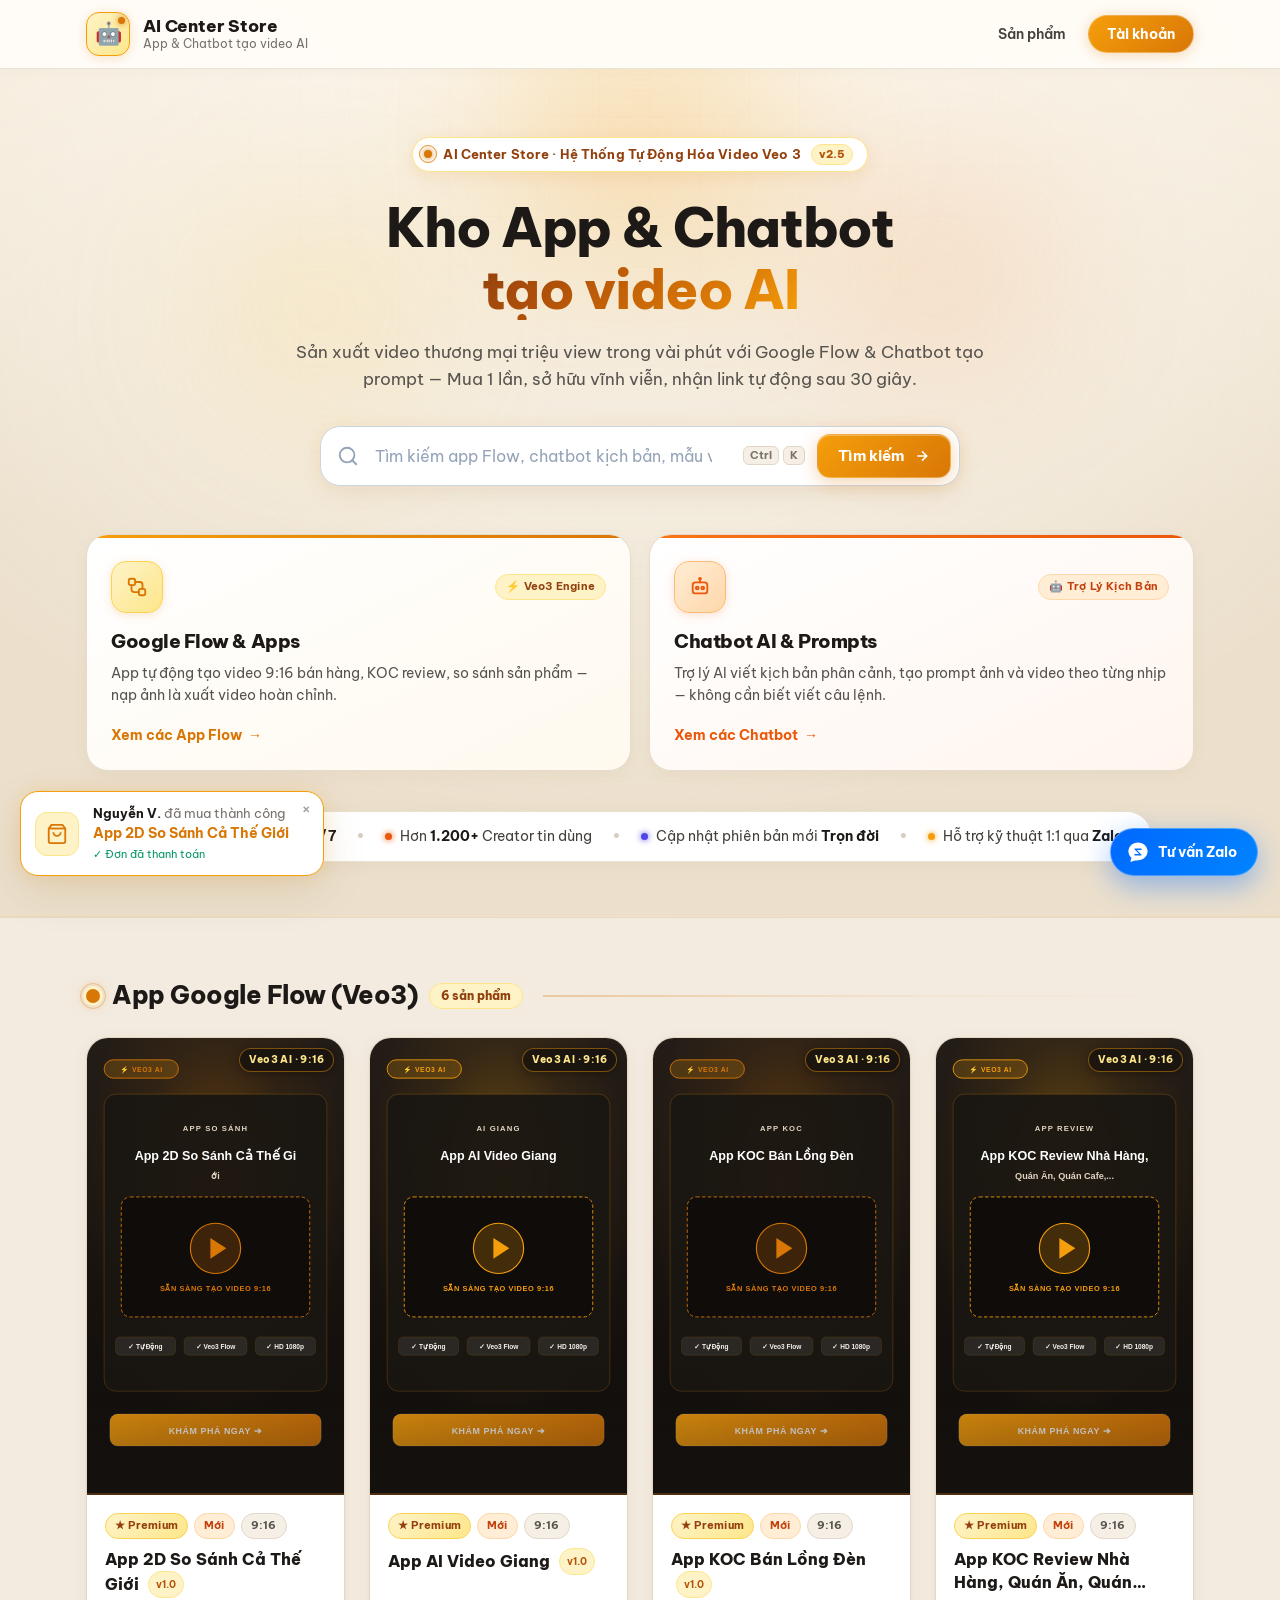
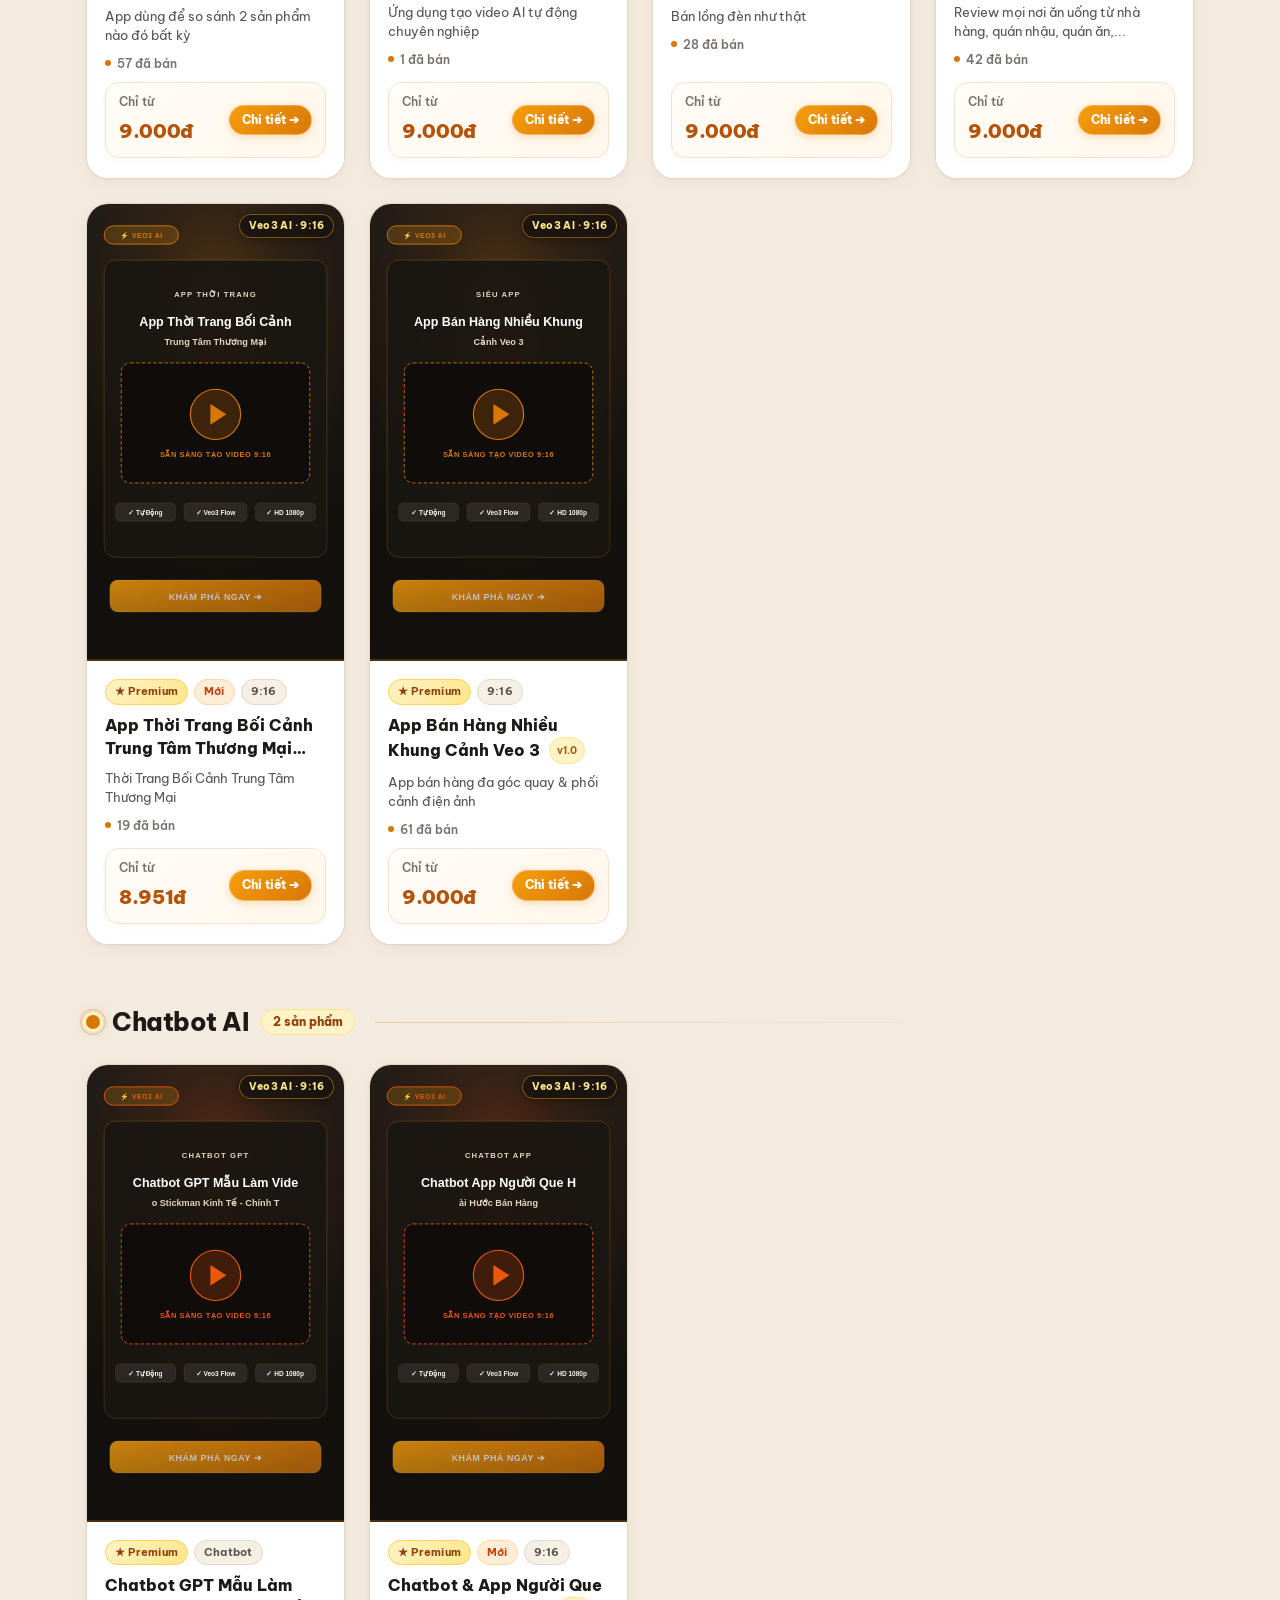
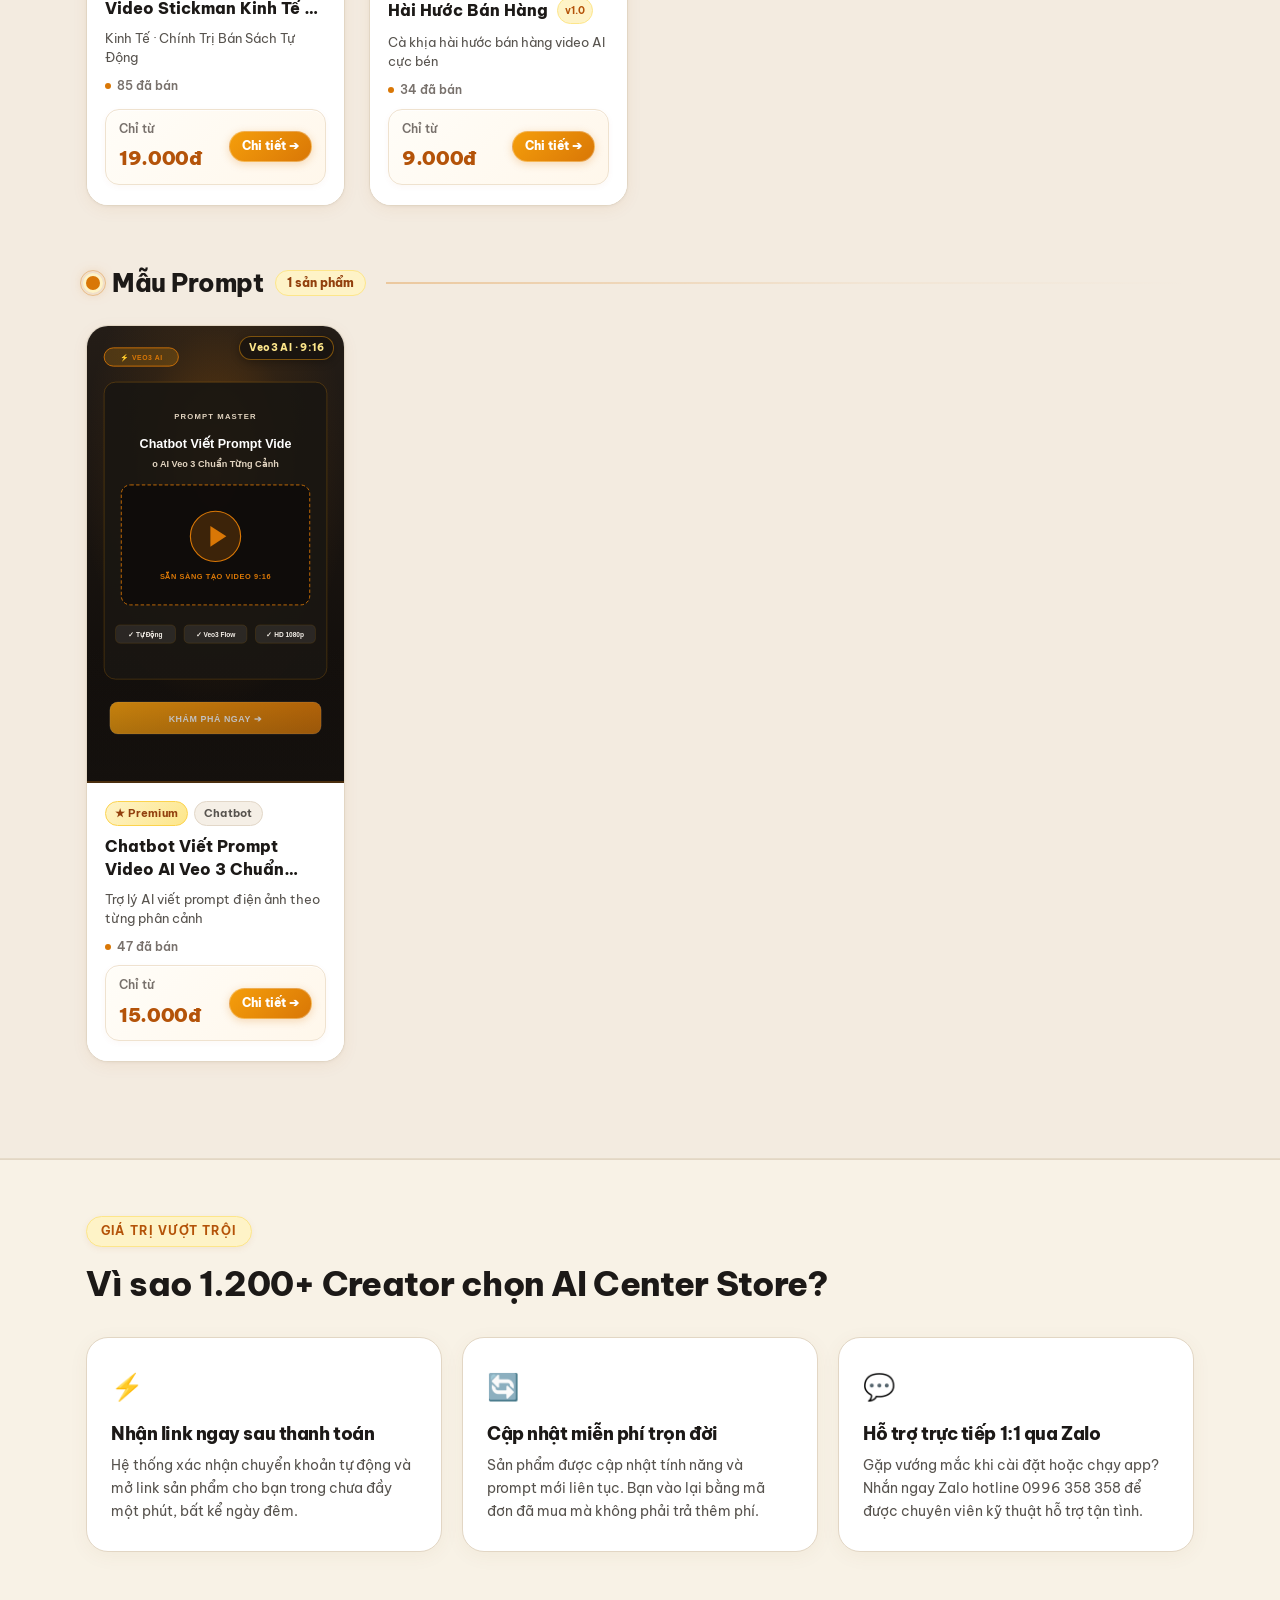
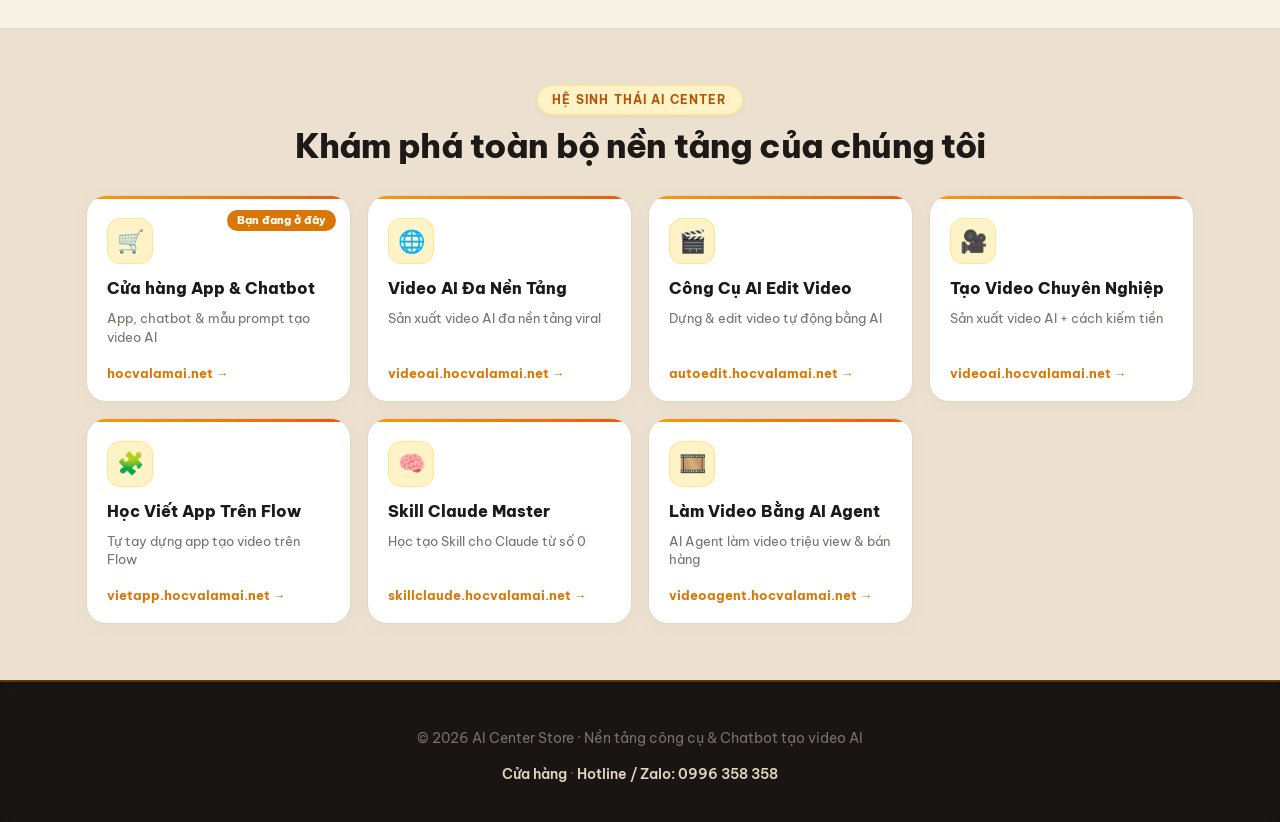
==== commit ee56200b: "fix(footer): remove admin link from index.html footer and app.js" ====
--- a/index.html
+++ b/index.html
@@ -201,20 +201,8 @@
           <h2>Không tìm thấy sản phẩm</h2>
           <p>Sản phẩm có thể đã ngừng bán hoặc đường dẫn không đúng.</p>
 
-          <div id="loiFileTip" class="file-mode-tip" style="margin:16px auto;text-align:left;max-width:540px" hidden>
-            <div class="tip-title">⚡ Bạn vừa thêm sản phẩm này trong Trang Quản Trị?</div>
-            <div class="tip-desc">
-              Do bạn đang mở file trực tiếp (<code>file:///</code>), trình duyệt Chrome cách ly bộ nhớ giữa các trang.
-            </div>
-            <div style="margin-top:8px;font-size:12.5px;line-height:1.6">
-              👉 <b>Cách 1 (Chuẩn nhất):</b> Nhấp đúp vào file <b><code>start_server.bat</code></b> trong thư mục dự án để chạy web server nội bộ (đồng bộ 100% và xem video nhúng không lỗi).<br>
-              👉 <b>Cách 2:</b> Vào lại <b>Trang Quản Trị</b> và bấm nút biểu tượng <b>🔗 (Xem trên cửa hàng)</b> ngay cạnh sản phẩm đó để tự động chuyển dữ liệu sang cửa hàng.
-            </div>
-          </div>
-
-          <div style="display:flex;gap:12px;justify-content:center;margin-top:16px">
-            <a class="btn btn-secondary" href="#">Quay về cửa hàng</a>
-            <a class="btn btn-primary" href="admin.html">Vào Trang Quản Trị</a>
+          <div style="display:flex;gap:12px;justify-content:center;margin-top:20px">
+            <a class="btn btn-primary" href="#">Quay về danh sách sản phẩm</a>
           </div>
         </div>
 
@@ -346,7 +334,6 @@
               </div>
             </div>
             <div style="display:flex;align-items:center;gap:10px">
-              <a class="btn btn-secondary btn-sm" href="admin.html" style="font-size:13px;border-color:rgba(148,163,184,0.3)">⚙️ Trang Quản Trị</a>
               <button class="btn btn-secondary btn-sm" id="nutThoat" type="button" style="color:var(--danger);border-color:rgba(239,68,68,0.3)">Đăng xuất</button>
             </div>
           </div>
@@ -481,7 +468,7 @@
   <footer class="site">
     <div class="container">
       <p>© 2026 AI Center Store · Nền tảng công cụ &amp; Chatbot tạo video AI</p>
-      <p><a href="index.html">Cửa hàng</a> · <a href="admin.html" style="color:var(--mint);font-weight:700">⚙️ Trang Quản Trị</a> · <a href="tel:0996358358">Hotline / Zalo: 0996 358 358</a></p>
+      <p><a href="index.html">Cửa hàng</a> · <a href="tel:0996358358">Hotline / Zalo: 0996 358 358</a></p>
     </div>
   </footer>
 
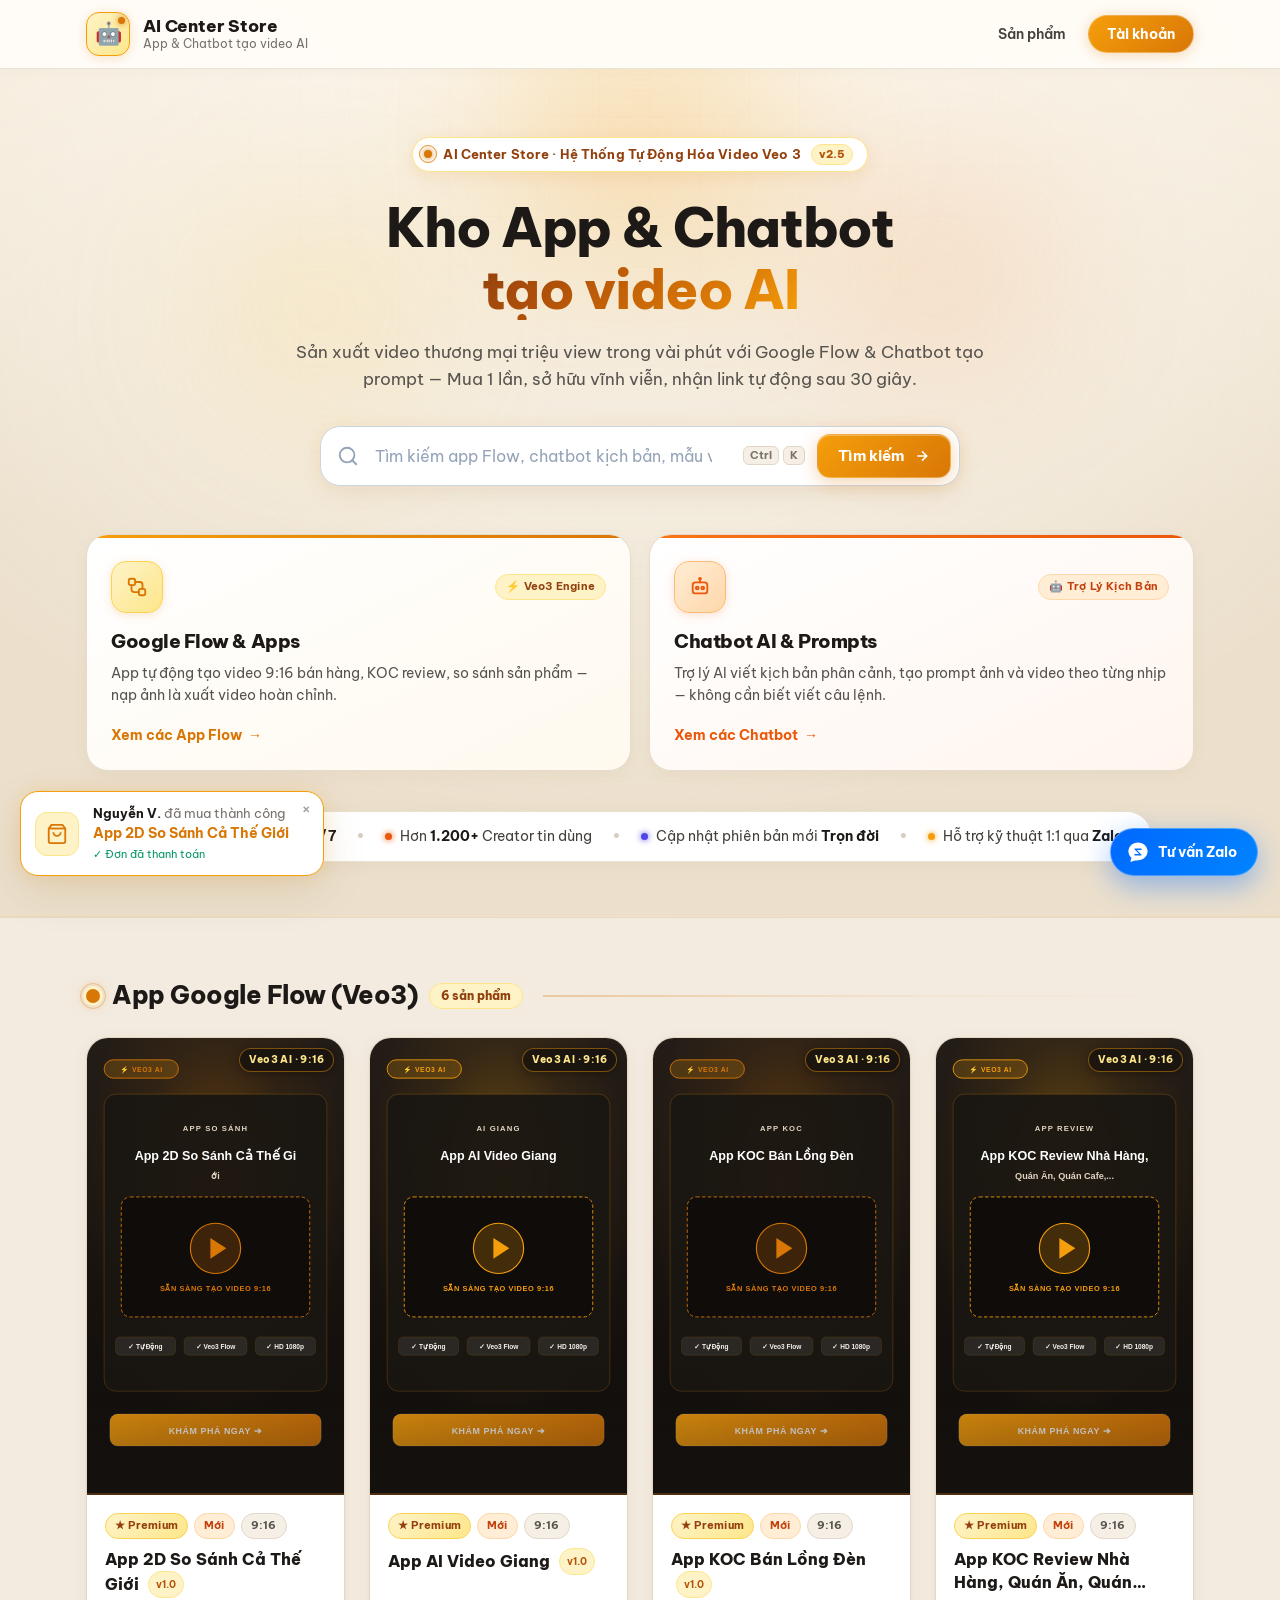
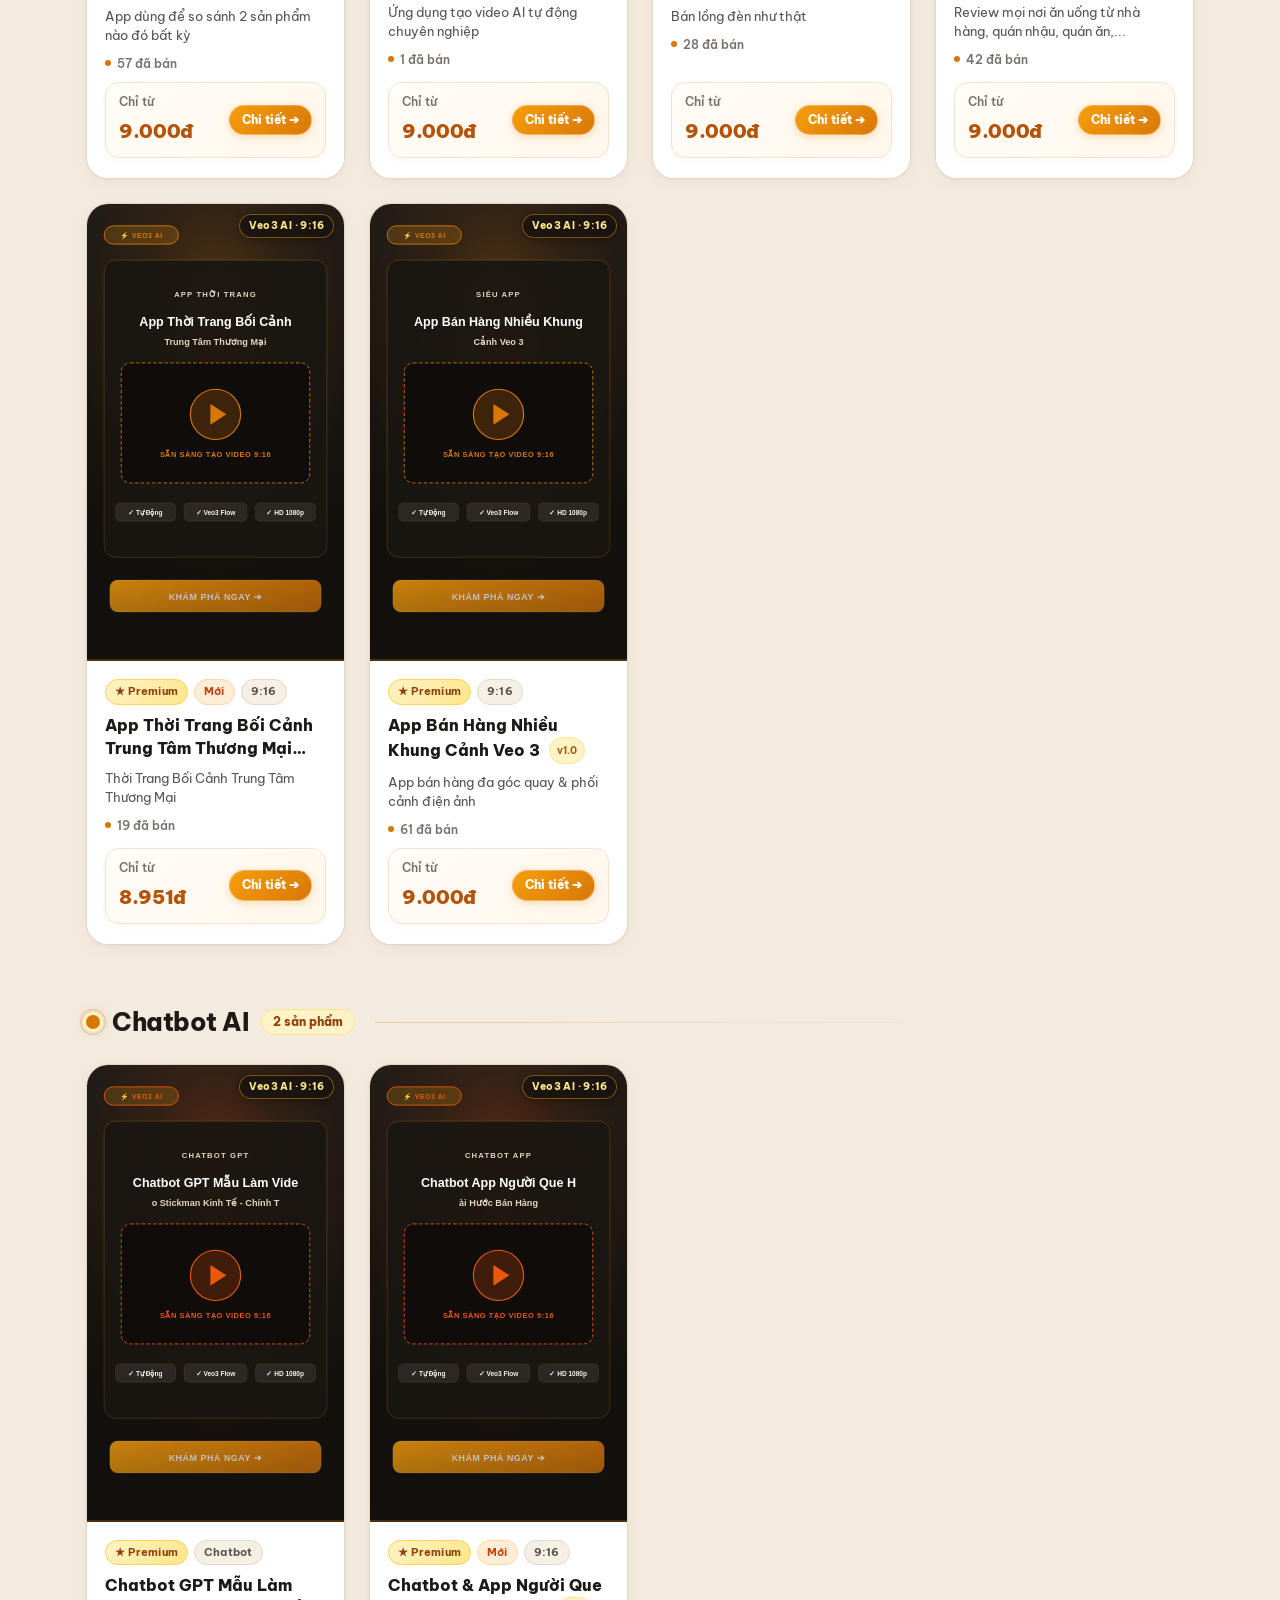
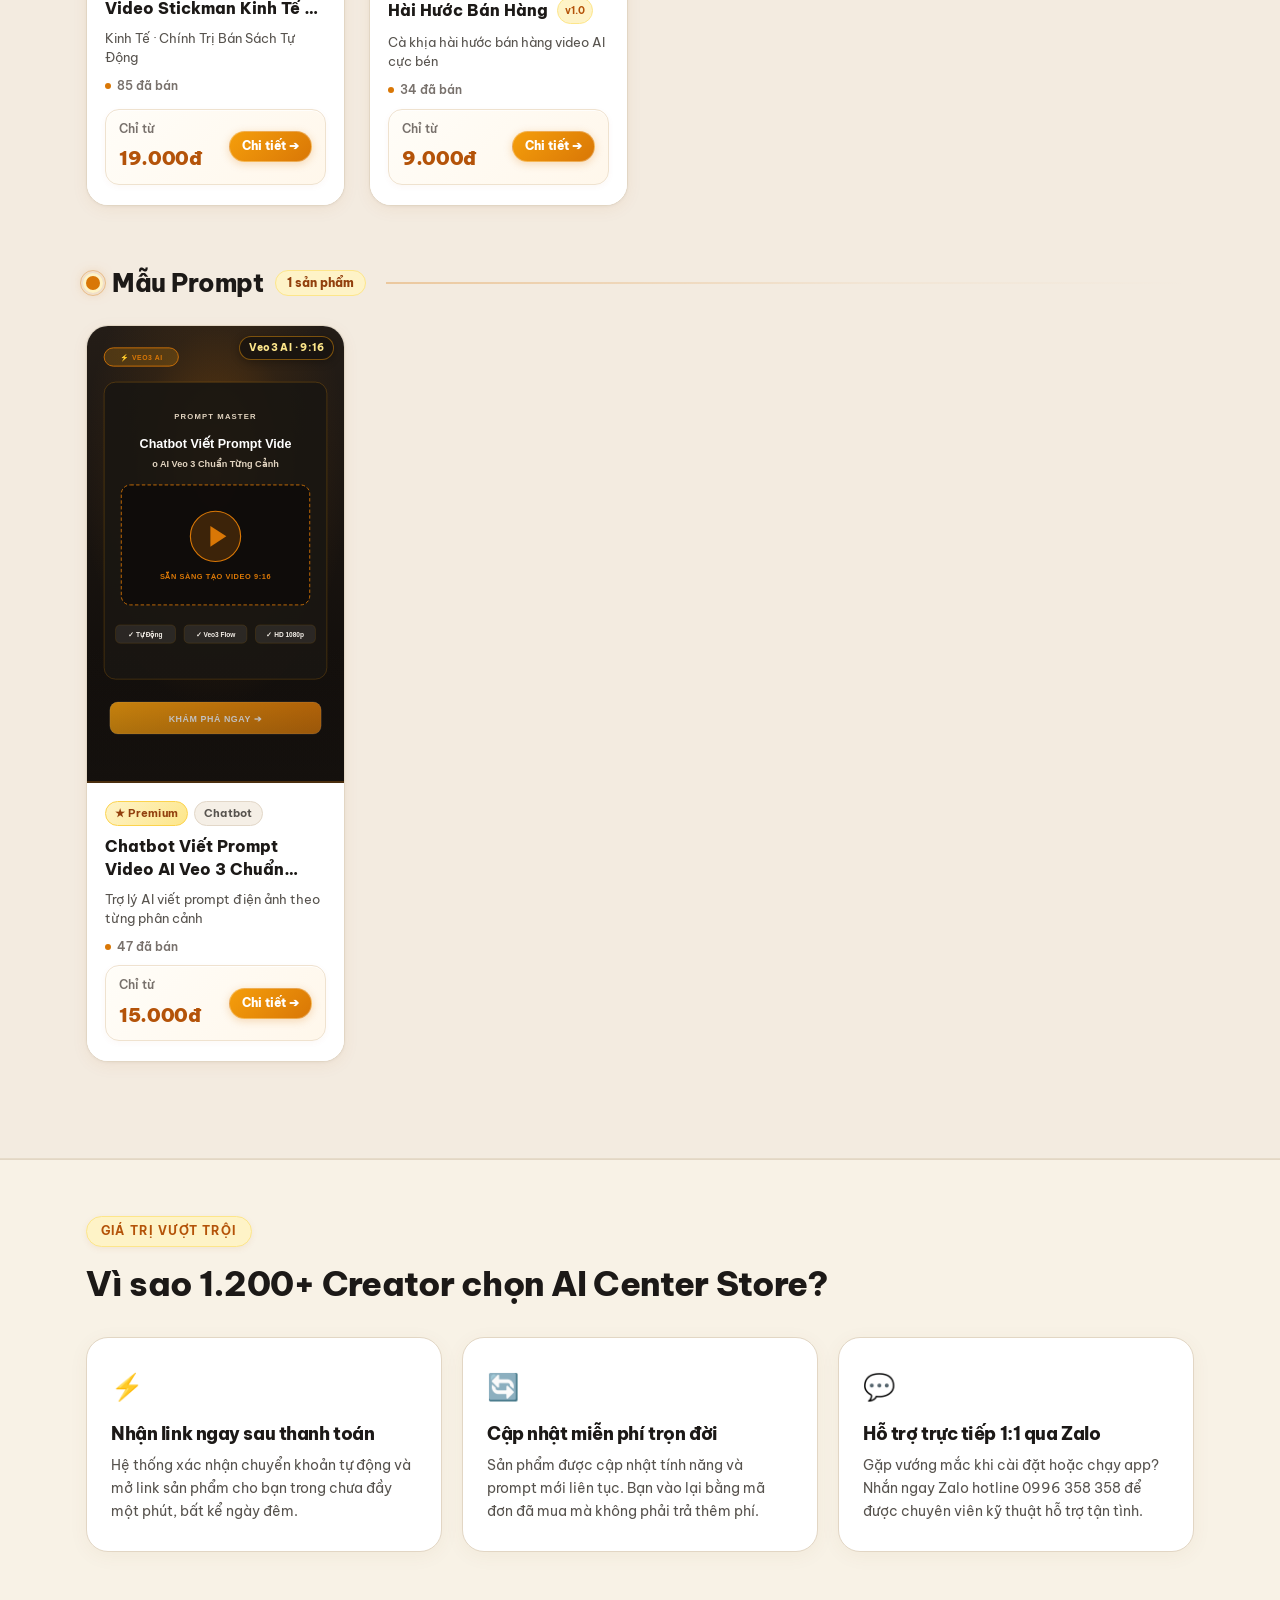
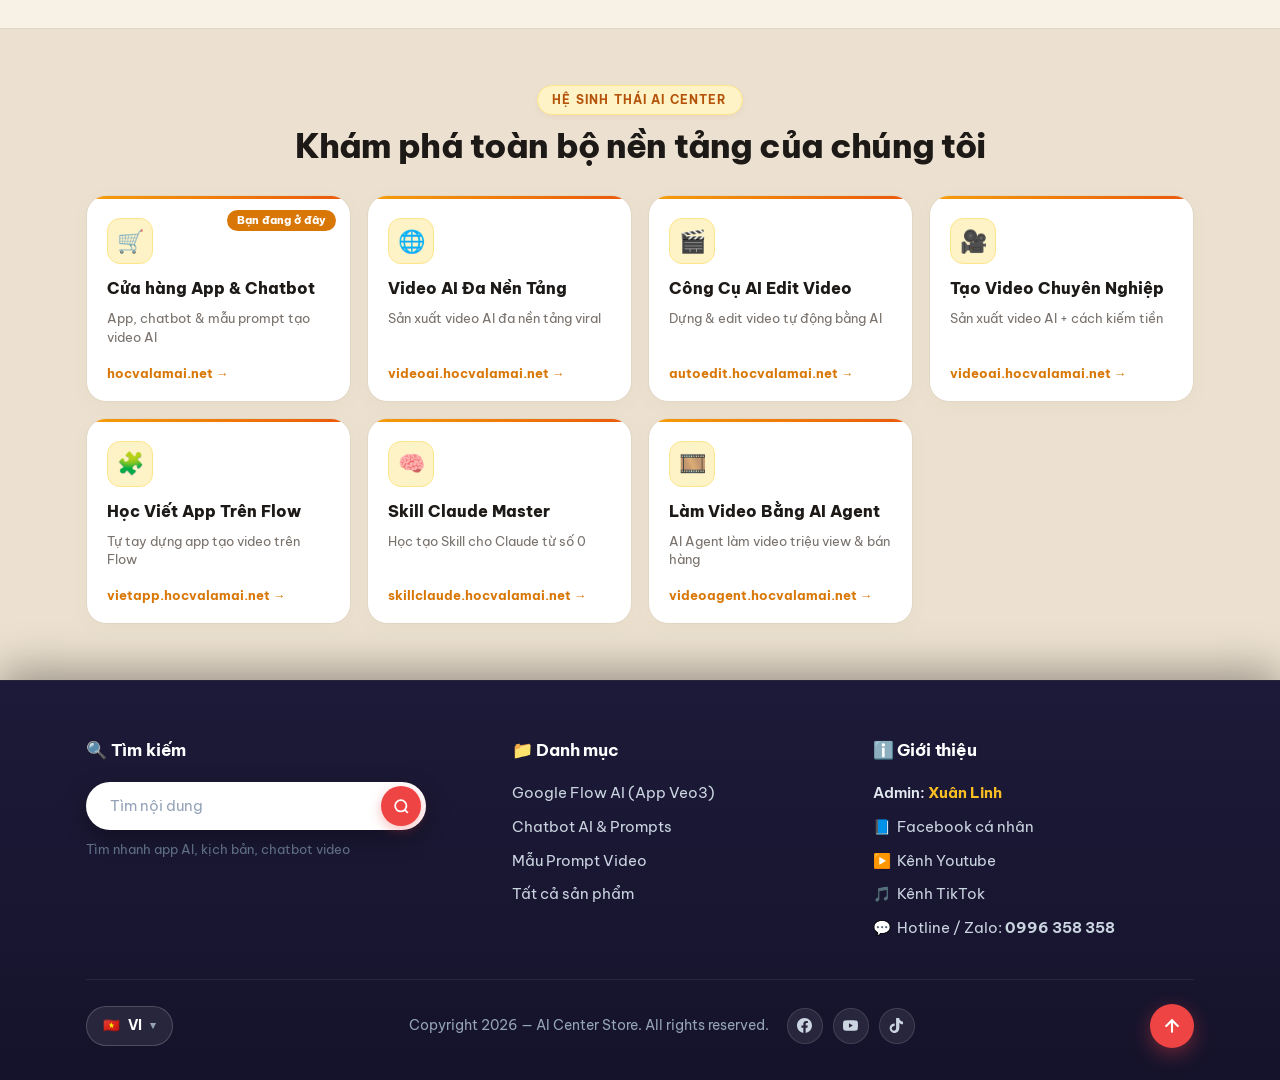
==== commit eea9d670: "feat: Add Author table, professional 3-column footer, bilingual VI/EN switcher, and back to top butt" ====
--- a/index.html
+++ b/index.html
@@ -464,11 +464,111 @@
     </div>
   </div>
 
-  <!-- Site Footer -->
-  <footer class="site">
+  <!-- Site Footer (Thiết kế 3 Cột & Thanh Bản Quyền Tiêu Chuẩn) -->
+  <footer class="site-footer-premium">
     <div class="container">
-      <p>© 2026 AI Center Store · Nền tảng công cụ &amp; Chatbot tạo video AI</p>
-      <p><a href="index.html">Cửa hàng</a> · <a href="tel:0996358358">Hotline / Zalo: 0996 358 358</a></p>
+      <!-- 3 Columns Top Section -->
+      <div class="footer-top-grid">
+        <!-- Column 1: Search Pill -->
+        <div class="footer-col">
+          <h4 class="footer-col-title" data-i18n="footer_search_title">🔍 Tìm kiếm</h4>
+          <div class="footer-search-pill">
+            <input type="text" id="footerSearchInput" class="footer-search-input" placeholder="Tìm nội dung" data-i18n-placeholder="footer_search_placeholder">
+            <button type="button" id="footerSearchBtn" class="footer-search-btn" aria-label="Tìm kiếm">
+              <svg width="17" height="17" viewBox="0 0 24 24" fill="none" stroke="currentColor" stroke-width="2.5"><circle cx="11" cy="11" r="8"></circle><line x1="21" y1="21" x2="16.65" y2="16.65"></line></svg>
+            </button>
+          </div>
+          <p class="footer-search-hint" data-i18n="footer_search_hint">Tìm nhanh app AI, kịch bản, chatbot video</p>
+        </div>
+
+        <!-- Column 2: Categories -->
+        <div class="footer-col">
+          <h4 class="footer-col-title" data-i18n="footer_cat_title">📁 Danh mục</h4>
+          <ul class="footer-links-list">
+            <li><a href="index.html#san-pham" class="footer-cat-link" data-cat="flow" data-i18n="cat_flow">Google Flow AI (App Veo3)</a></li>
+            <li><a href="index.html#san-pham" class="footer-cat-link" data-cat="chatbot" data-i18n="cat_chatbot">Chatbot AI &amp; Prompts</a></li>
+            <li><a href="index.html#san-pham" class="footer-cat-link" data-cat="prompt" data-i18n="cat_prompt">Mẫu Prompt Video</a></li>
+            <li><a href="index.html#san-pham" class="footer-cat-link" data-cat="all" data-i18n="cat_all">Tất cả sản phẩm</a></li>
+          </ul>
+        </div>
+
+        <!-- Column 3: About Author -->
+        <div class="footer-col">
+          <h4 class="footer-col-title" data-i18n="footer_about_title">ℹ️ Giới thiệu</h4>
+          <ul class="footer-links-list" id="footerAuthorLinks">
+            <li>
+              <span class="footer-author-role">Admin: <b id="footerAuthorName" class="footer-author-highlight">Xuân Linh</b></span>
+            </li>
+            <li>
+              <a id="footerLinkFb" href="https://www.facebook.com" target="_blank" rel="noopener">
+                <span>📘</span> <span data-i18n="footer_fb">Facebook cá nhân</span>
+              </a>
+            </li>
+            <li>
+              <a id="footerLinkYt" href="https://www.youtube.com" target="_blank" rel="noopener">
+                <span>▶️</span> <span data-i18n="footer_yt">Kênh Youtube</span>
+              </a>
+            </li>
+            <li>
+              <a id="footerLinkTiktok" href="https://www.tiktok.com" target="_blank" rel="noopener">
+                <span>🎵</span> <span data-i18n="footer_tiktok">Kênh TikTok</span>
+              </a>
+            </li>
+            <li>
+              <a id="footerLinkZalo" href="https://zalo.me/0996358358" target="_blank" rel="noopener">
+                <span>💬</span> <span>Hotline / Zalo: <b id="footerAuthorPhone">0996 358 358</b></span>
+              </a>
+            </li>
+          </ul>
+        </div>
+      </div>
+
+      <!-- Divider Line -->
+      <div class="footer-divider-line"></div>
+
+      <!-- Bottom Bar -->
+      <div class="footer-bottom-bar">
+        <!-- Left: Language Picker -->
+        <div class="lang-picker-wrapper" id="langPickerWrapper">
+          <button type="button" class="btn-lang-toggle" id="btnLangToggle" aria-haspopup="true" aria-expanded="false" title="Đổi ngôn ngữ / Switch language">
+            <span class="flag" id="currentLangFlag">🇻🇳</span>
+            <span class="code" id="currentLangCode">VI</span>
+            <span class="caret">▾</span>
+          </button>
+          <div class="lang-dropdown-box" id="langDropdownBox">
+            <button type="button" class="lang-option-item active" data-lang="vi">
+              <span>🇻🇳</span> <span>Tiếng Việt (VI)</span>
+            </button>
+            <button type="button" class="lang-option-item" data-lang="en">
+              <span>🇬🇧</span> <span>English (EN)</span>
+            </button>
+          </div>
+        </div>
+
+        <!-- Center: Copyright & Social Buttons -->
+        <div class="footer-center-section">
+          <p class="footer-copy-text" data-i18n="footer_copyright">Copyright 2026 — AI Center Store. All rights reserved.</p>
+          <div class="footer-social-circles">
+            <a id="footerSocialFb" href="https://www.facebook.com" target="_blank" rel="noopener" class="social-circle-link" aria-label="Facebook">
+              <svg width="15" height="15" fill="currentColor" viewBox="0 0 24 24"><path d="M24 12.073c0-6.627-5.373-12-12-12s-12 5.373-12 12c0 5.99 4.388 10.954 10.125 11.854v-8.385H7.078v-3.47h3.047V9.43c0-3.007 1.792-4.669 4.533-4.669 1.312 0 2.686.235 2.686.235v2.953H15.83c-1.491 0-1.956.925-1.956 1.874v2.25h3.328l-.532 3.47h-2.796v8.385C19.612 23.027 24 18.062 24 12.073z"/></svg>
+            </a>
+            <a id="footerSocialYt" href="https://www.youtube.com" target="_blank" rel="noopener" class="social-circle-link" aria-label="YouTube">
+              <svg width="15" height="15" fill="currentColor" viewBox="0 0 24 24"><path d="M23.498 6.186a3.016 3.016 0 0 0-2.122-2.136C19.505 3.545 12 3.545 12 3.545s-7.505 0-9.377.505A3.017 3.017 0 0 0 .502 6.186C0 8.07 0 12 0 12s0 3.93.502 5.814a3.016 3.016 0 0 0 2.122 2.136c1.871.505 9.376.505 9.376.505s7.505 0 9.377-.505a3.015 3.015 0 0 0 2.122-2.136C24 15.93 24 12 24 12s0-3.93-.502-5.814zM9.545 15.568V8.432L15.818 12l-6.273 3.568z"/></svg>
+            </a>
+            <a id="footerSocialTiktok" href="https://www.tiktok.com" target="_blank" rel="noopener" class="social-circle-link" aria-label="TikTok">
+              <svg width="15" height="15" fill="currentColor" viewBox="0 0 24 24"><path d="M12.525.02c1.31-.02 2.61-.01 3.91-.02.08 1.53.63 3.09 1.75 4.17 1.12 1.11 2.7 1.62 4.24 1.79v4.03c-1.44-.05-2.89-.35-4.2-.97-.57-.26-1.1-.59-1.62-.97v7.54c0 1.9-.53 3.84-1.64 5.38-1.57 2.16-4.22 3.32-6.9 3.03-2.67-.29-5.06-1.89-6.24-4.31-1.18-2.42-.99-5.38.48-7.61 1.48-2.23 4.09-3.49 6.77-3.23v4.11c-1.39-.24-2.85.22-3.79 1.25-.94 1.03-1.2 2.53-.67 3.86.53 1.33 1.83 2.19 3.26 2.16 1.43-.03 2.69-.93 3.16-2.28.21-.6.3-1.24.3-1.88V.02z"/></svg>
+            </a>
+          </div>
+        </div>
+
+        <!-- Right: Back to Top Button -->
+        <button type="button" class="btn-footer-back-top" id="btnBackToTop" aria-label="Lên đầu trang" title="Lên đầu trang">
+          <svg width="20" height="20" viewBox="0 0 24 24" fill="none" stroke="currentColor" stroke-width="2.5" stroke-linecap="round" stroke-linejoin="round">
+            <line x1="12" y1="19" x2="12" y2="5"></line>
+            <polyline points="5 12 12 5 19 12"></polyline>
+          </svg>
+        </button>
+      </div>
     </div>
   </footer>
 
--- a/css/style.css
+++ b/css/style.css
@@ -2125,34 +2125,326 @@
   line-height: 17px;
 }
 
-/* Site Footer (Nền Espresso Đen Sang Trọng & Neo Chân Trang Vững Chắc) */
-footer.site {
-  background: #191512;
-  border-top: 2px solid rgba(217, 119, 6, 0.35);
-  padding: 44px 0 36px;
-  color: #A8A29E;
-  font-size: 14px;
-  line-height: 24px;
-  text-align: center;
-  position: relative;
-  z-index: 2;
-  box-shadow: inset 0 2px 10px rgba(0, 0, 0, 0.2);
-}
-footer.site .container {
+/* ==========================================================================
+   PREMIUM 3-COLUMN FOOTER & BOTTOM BAR (Matching Reference Image)
+   ========================================================================== */
+footer.site,
+footer.site-footer-premium {
+  background: linear-gradient(180deg, #1c1a38 0%, #15132b 100%);
+  border-top: 1px solid rgba(255, 255, 255, 0.08);
+  color: #94a3b8;
+  padding: 56px 0 32px;
+  position: relative;
+  z-index: 10;
+  box-shadow: 0 -10px 40px rgba(0, 0, 0, 0.35);
+  text-align: left;
+}
+
+.footer-top-grid {
+  display: grid;
+  grid-template-columns: 1fr;
+  gap: 36px;
+  padding-bottom: 40px;
+}
+
+@media (min-width: 768px) {
+  .footer-top-grid {
+    grid-template-columns: 1.2fr 1fr 1fr;
+    gap: 40px;
+    align-items: start;
+  }
+}
+
+.footer-col-title {
+  color: #ffffff;
+  font-size: 17px;
+  font-weight: 700;
+  margin-bottom: 18px;
+  letter-spacing: -0.01em;
+  display: flex;
+  align-items: center;
+  gap: 8px;
+}
+
+/* Column 1: Search Pill Box */
+.footer-search-pill {
+  position: relative;
+  display: flex;
+  align-items: center;
+  background: #ffffff;
+  border-radius: 9999px;
+  padding: 4px 5px 4px 18px;
+  max-width: 340px;
+  box-shadow: 0 8px 25px rgba(0, 0, 0, 0.3);
+  transition: box-shadow 0.2s, transform 0.2s;
+}
+
+.footer-search-pill:focus-within {
+  box-shadow: 0 10px 30px rgba(225, 29, 72, 0.25), 0 0 0 2px #ef4444;
+  transform: translateY(-1px);
+}
+
+.footer-search-input {
+  flex: 1;
+  min-width: 0;
+  border: none;
+  outline: none;
+  background: transparent;
+  color: #1e1b4b;
+  font-size: 14.5px;
+  font-weight: 500;
+  padding: 8px 6px;
+}
+
+.footer-search-input::placeholder {
+  color: #94a3b8;
+  font-weight: 400;
+}
+
+.footer-search-btn {
+  width: 40px;
+  height: 40px;
+  border-radius: 50%;
+  background: #ef4444;
+  border: none;
+  color: #ffffff;
+  display: flex;
+  align-items: center;
+  justify-content: center;
+  cursor: pointer;
+  flex-shrink: 0;
+  transition: background 0.2s, transform 0.2s;
+  box-shadow: 0 4px 12px rgba(239, 68, 68, 0.35);
+}
+
+.footer-search-btn:hover {
+  background: #dc2626;
+  transform: scale(1.05);
+}
+
+.footer-search-hint {
+  font-size: 12.5px;
+  color: #64748b;
+  margin-top: 10px;
+  line-height: 1.5;
+}
+
+/* Links lists (Columns 2 & 3) */
+.footer-links-list {
+  list-style: none;
+  padding: 0;
+  margin: 0;
   display: flex;
   flex-direction: column;
   gap: 12px;
-  align-items: center;
-}
-footer.site p {
+}
+
+.footer-links-list li {
+  font-size: 14.5px;
+  line-height: 1.5;
+}
+
+.footer-links-list a {
+  color: #cbd5e1;
+  text-decoration: none;
+  transition: color 0.2s, transform 0.2s;
+  display: inline-flex;
+  align-items: center;
+  gap: 6px;
+}
+
+.footer-links-list a:hover {
+  color: #ffffff;
+  transform: translateX(3px);
+}
+
+.footer-author-role {
+  color: #e2e8f0;
+  font-weight: 600;
+}
+
+.footer-author-highlight {
+  color: #fbbf24;
+  font-weight: 700;
+}
+
+/* Horizontal Divider */
+.footer-divider-line {
+  height: 1px;
+  background: rgba(255, 255, 255, 0.08);
+  margin-bottom: 24px;
+}
+
+/* Bottom Bar */
+.footer-bottom-bar {
+  display: flex;
+  align-items: center;
+  justify-content: space-between;
+  flex-wrap: wrap;
+  gap: 18px;
+}
+
+/* Left: Language Dropdown */
+.lang-picker-wrapper {
+  position: relative;
+  display: inline-block;
+}
+
+.btn-lang-toggle {
+  background: rgba(255, 255, 255, 0.08);
+  border: 1px solid rgba(255, 255, 255, 0.18);
+  border-radius: 9999px;
+  padding: 8px 16px;
+  color: #ffffff;
+  font-size: 13.5px;
+  font-weight: 700;
+  display: inline-flex;
+  align-items: center;
+  gap: 8px;
+  cursor: pointer;
+  transition: all 0.2s ease;
+}
+
+.btn-lang-toggle:hover {
+  background: rgba(255, 255, 255, 0.15);
+  border-color: rgba(255, 255, 255, 0.35);
+  transform: translateY(-1px);
+}
+
+.btn-lang-toggle .caret {
+  font-size: 11px;
+  color: #94a3b8;
+  transition: transform 0.2s;
+}
+
+.btn-lang-toggle.open .caret {
+  transform: rotate(180deg);
+}
+
+.lang-dropdown-box {
+  display: none;
+  position: absolute;
+  bottom: calc(100% + 10px);
+  left: 0;
+  background: #1e1b4b;
+  border: 1px solid rgba(255, 255, 255, 0.16);
+  border-radius: 14px;
+  padding: 6px;
+  min-width: 170px;
+  box-shadow: 0 15px 35px -5px rgba(0, 0, 0, 0.65);
+  z-index: 1000;
+  backdrop-filter: blur(12px);
+}
+
+.lang-dropdown-box.show {
+  display: block;
+  animation: footerFadeInUp 0.2s ease-out;
+}
+
+@keyframes footerFadeInUp {
+  from { opacity: 0; transform: translateY(6px); }
+  to { opacity: 1; transform: translateY(0); }
+}
+
+.lang-option-item {
+  width: 100%;
+  display: flex;
+  align-items: center;
+  gap: 10px;
+  padding: 9px 12px;
+  border: none;
+  background: transparent;
+  color: #cbd5e1;
+  font-size: 13px;
+  font-weight: 600;
+  border-radius: 8px;
+  cursor: pointer;
+  text-align: left;
+  transition: background 0.15s, color 0.15s;
+}
+
+.lang-option-item:hover {
+  background: rgba(255, 255, 255, 0.1);
+  color: #ffffff;
+}
+
+.lang-option-item.active {
+  background: rgba(239, 68, 68, 0.2);
+  color: #fca5a5;
+  font-weight: 700;
+}
+
+/* Center: Copyright + Social Icons */
+.footer-center-section {
+  display: flex;
+  align-items: center;
+  gap: 18px;
+  flex-wrap: wrap;
+  justify-content: center;
+}
+
+.footer-copy-text {
+  font-size: 13.5px;
+  color: #94a3b8;
   margin: 0;
 }
-footer.site a {
-  color: #E2D4C0;
-  font-weight: 600;
-  transition: color 0.2s, text-decoration 0.2s;
-}
-footer.site a:hover {
-  color: #F59E0B;
-  text-decoration: underline;
-}
+
+.footer-social-circles {
+  display: flex;
+  align-items: center;
+  gap: 10px;
+}
+
+.social-circle-link {
+  width: 36px;
+  height: 36px;
+  border-radius: 50%;
+  background: rgba(255, 255, 255, 0.08);
+  border: 1px solid rgba(255, 255, 255, 0.12);
+  color: #cbd5e1;
+  display: inline-flex;
+  align-items: center;
+  justify-content: center;
+  text-decoration: none;
+  transition: all 0.2s ease;
+  font-size: 14px;
+}
+
+.social-circle-link:hover {
+  background: #ef4444;
+  border-color: #ef4444;
+  color: #ffffff;
+  transform: translateY(-2px);
+  box-shadow: 0 6px 15px rgba(239, 68, 68, 0.35);
+}
+
+/* Right: Circular Red Back-to-Top Button */
+.btn-footer-back-top {
+  width: 44px;
+  height: 44px;
+  border-radius: 50%;
+  background: #ef4444;
+  border: none;
+  color: #ffffff;
+  display: inline-flex;
+  align-items: center;
+  justify-content: center;
+  cursor: pointer;
+  box-shadow: 0 6px 20px rgba(239, 68, 68, 0.4);
+  transition: all 0.25s cubic-bezier(0.175, 0.885, 0.32, 1.275);
+  flex-shrink: 0;
+}
+
+.btn-footer-back-top:hover {
+  background: #dc2626;
+  transform: translateY(-4px) scale(1.06);
+  box-shadow: 0 10px 25px rgba(239, 68, 68, 0.55);
+}
+
+.btn-footer-back-top svg {
+  transition: transform 0.2s;
+}
+
+.btn-footer-back-top:hover svg {
+  transform: translateY(-2px);
+}
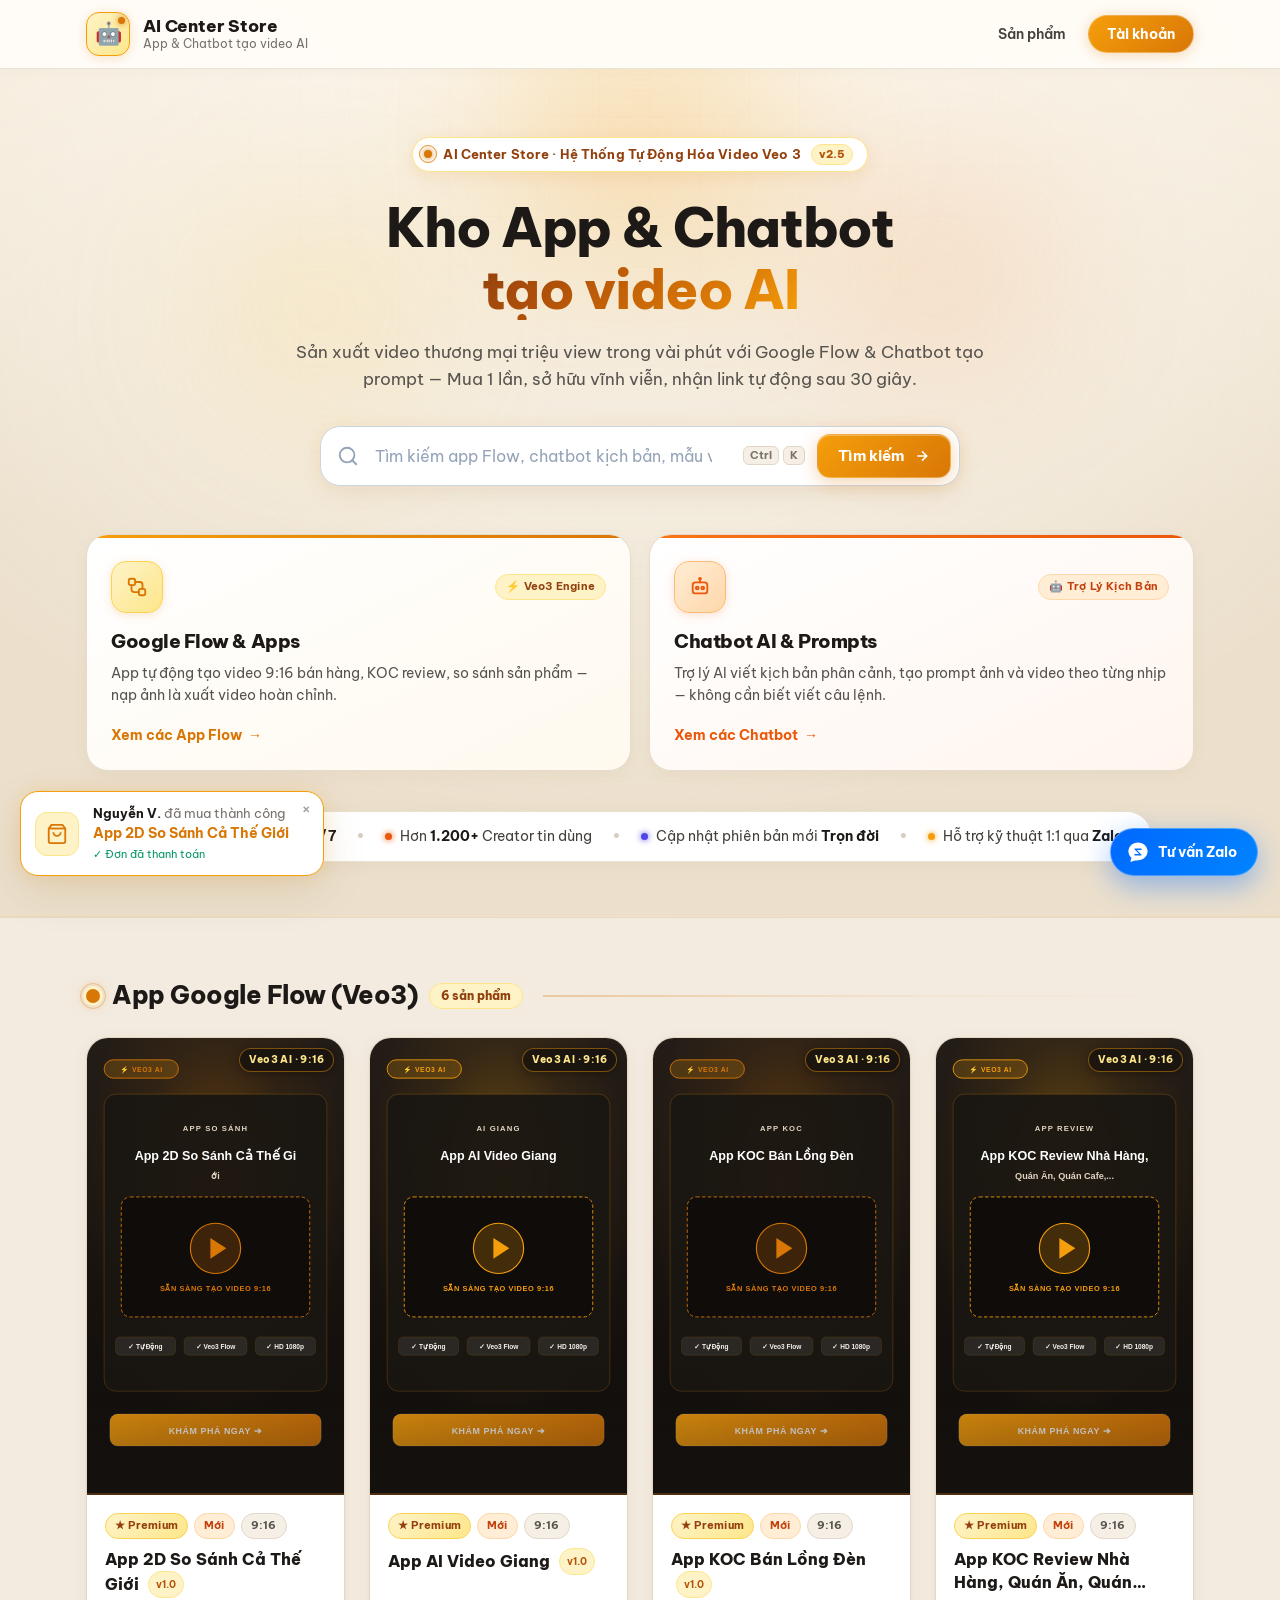
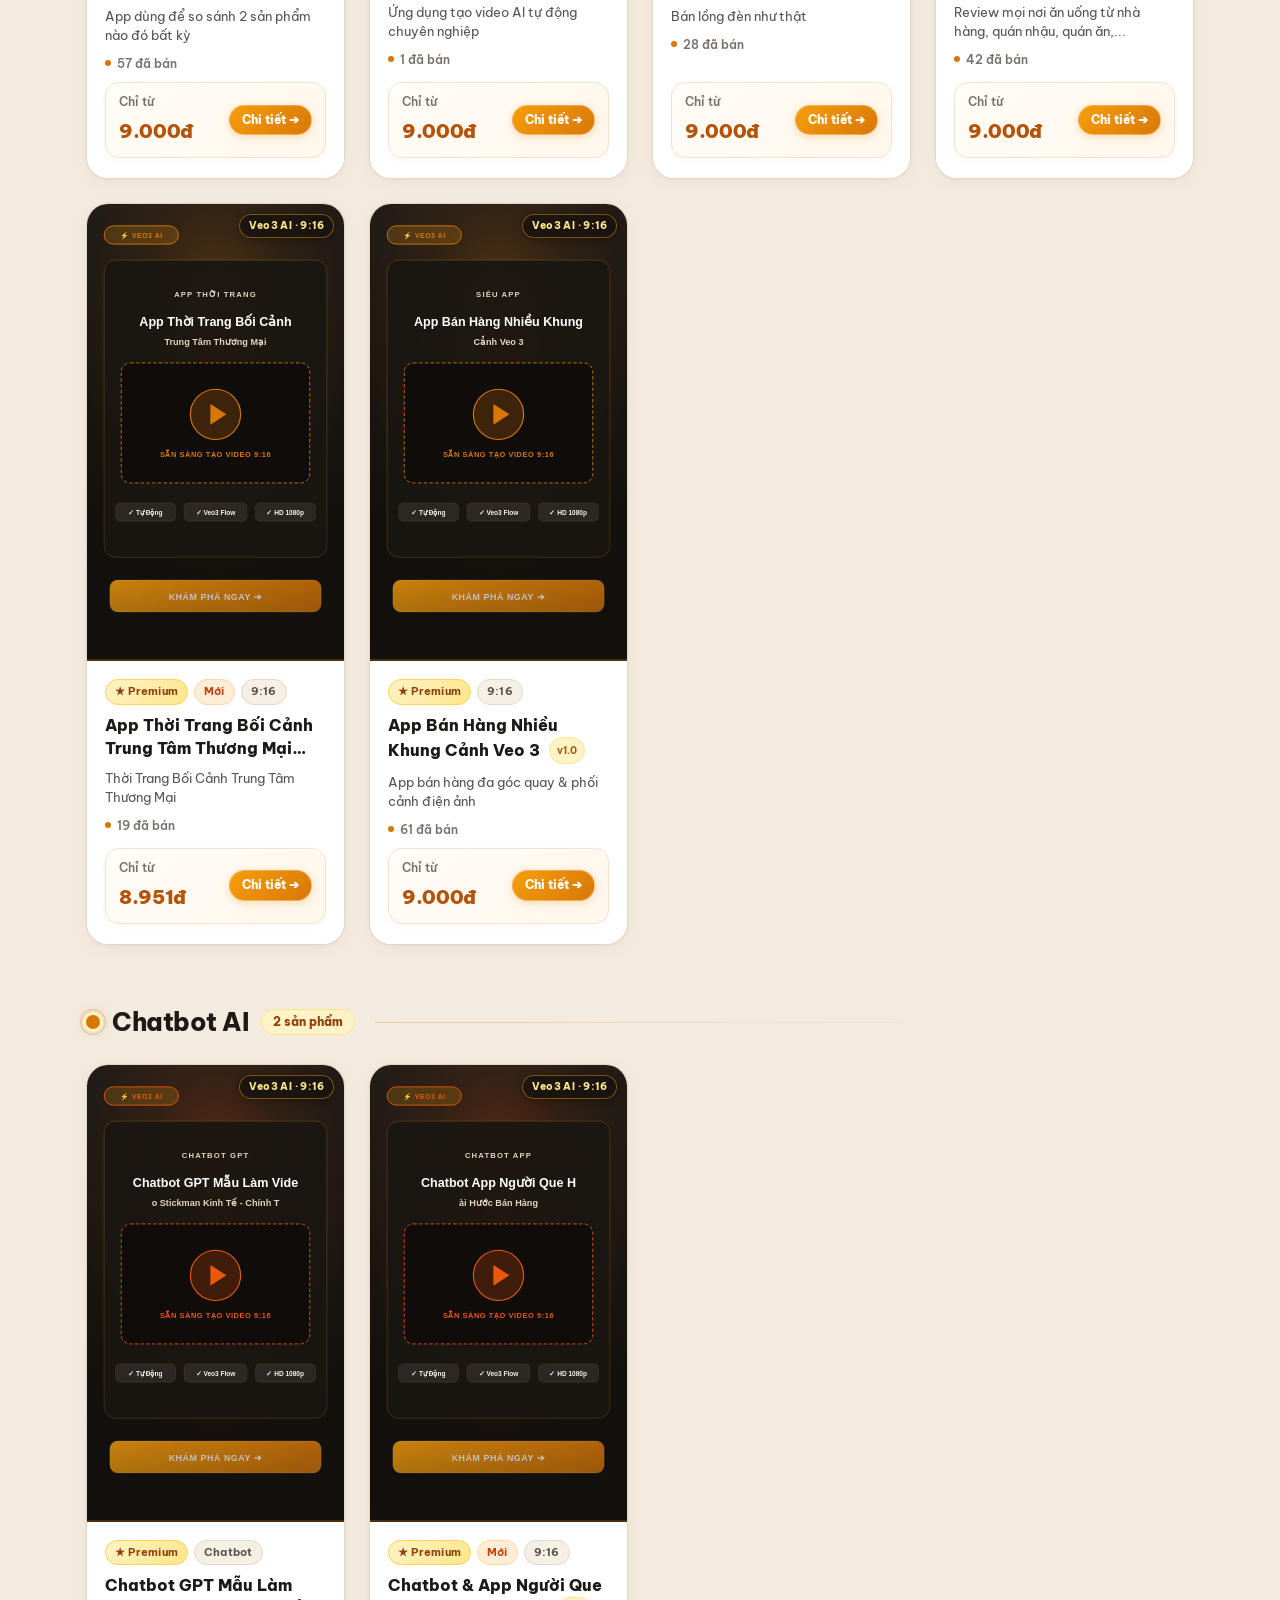
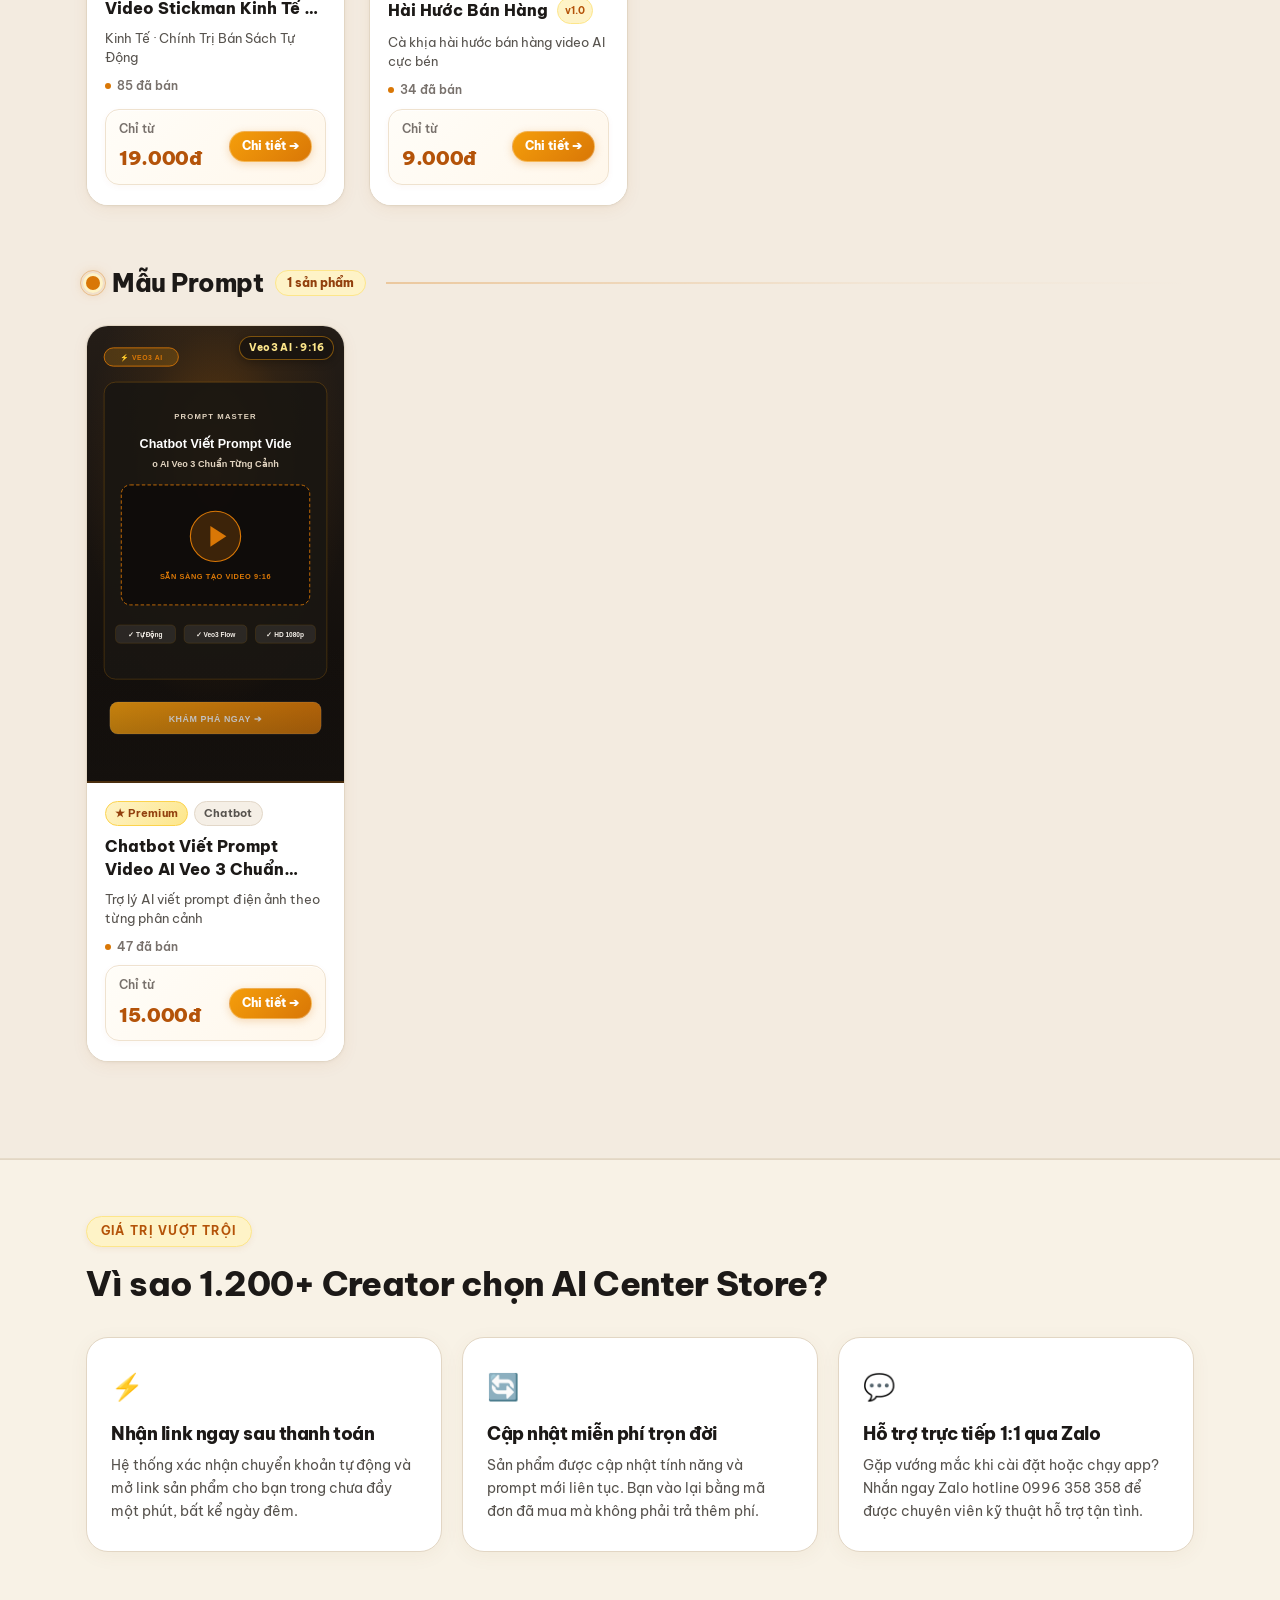
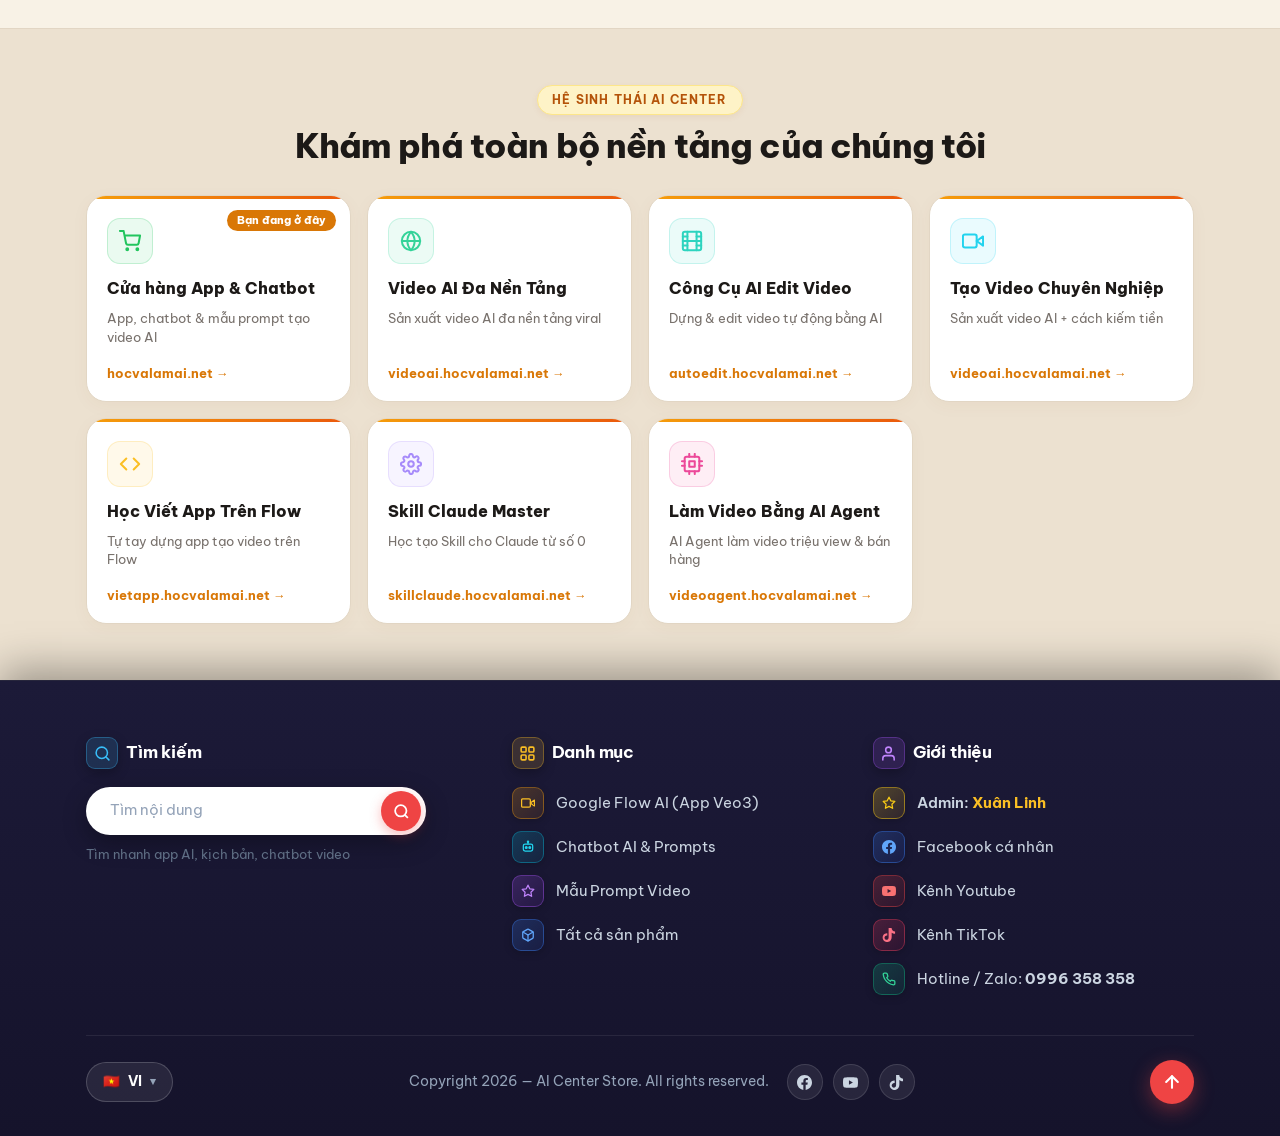
==== commit a1c93320: "fix(i18n): Full bilingual support for Ecosystem, Hero, Shelves, and luxury SVG badges for footer Cat" ====
--- a/index.html
+++ b/index.html
@@ -35,12 +35,12 @@
         <span class="brand-mark" aria-hidden="true">🤖</span>
         <span>
           <span class="brand-name">AI Center Store</span>
-          <span class="brand-sub">App &amp; Chatbot tạo video AI</span>
+          <span class="brand-sub" data-i18n="brand_sub">App &amp; Chatbot tạo video AI</span>
         </span>
       </a>
       <nav aria-label="Điều hướng chính">
-        <a href="index.html" id="navSanPham">Sản phẩm</a>
-        <a href="#tai-khoan" class="nav-btn">Tài khoản</a>
+        <a href="index.html" id="navSanPham" data-i18n="nav_products">Sản phẩm</a>
+        <a href="#tai-khoan" class="nav-btn" data-i18n="nav_account">Tài khoản</a>
       </nav>
     </div>
   </header>
@@ -65,24 +65,24 @@
             <span class="beacon-core"></span>
             <span class="beacon-ring"></span>
           </span>
-          <span class="pill-text">AI Center Store · Hệ Thống Tự Động Hóa Video Veo 3</span>
+          <span class="pill-text" data-i18n="hero_badge">AI Center Store · Hệ Thống Tự Động Hóa Video Veo 3</span>
           <span class="pill-tag">v2.5</span>
         </div>
 
-        <h1>Kho App &amp; Chatbot <span class="mint gradient-text">tạo video AI</span></h1>
-        <p class="lead">Sản xuất video thương mại triệu view trong vài phút với Google Flow &amp; Chatbot tạo prompt — Mua 1 lần, sở hữu vĩnh viễn, nhận link tự động sau 30 giây.</p>
+        <h1 id="heroH1">Kho App &amp; Chatbot <span class="mint gradient-text">tạo video AI</span></h1>
+        <p class="lead" data-i18n="hero_lead">Sản xuất video thương mại triệu view trong vài phút với Google Flow &amp; Chatbot tạo prompt — Mua 1 lần, sở hữu vĩnh viễn, nhận link tự động sau 30 giây.</p>
         
         <!-- Raycast Spotlight Style Live Search Box -->
         <form class="tim" id="timForm" role="search">
           <div class="tim-icon-box" aria-hidden="true">
             <svg class="ic"><use href="#i-search"/></svg>
           </div>
-          <input id="timOng" type="search" placeholder="Tìm kiếm app Flow, chatbot kịch bản, mẫu video TikTok..." aria-label="Tìm kiếm sản phẩm" autocomplete="off" spellcheck="false">
+          <input id="timOng" type="search" placeholder="Tìm kiếm app Flow, chatbot kịch bản, mẫu video TikTok..." aria-label="Tìm kiếm sản phẩm" autocomplete="off" spellcheck="false" data-i18n-placeholder="search_placeholder">
           <div class="tim-kbd-hint" aria-hidden="true">
             <kbd>Ctrl</kbd> <kbd>K</kbd>
           </div>
           <button class="btn btn-primary" type="submit">
-            <span>Tìm kiếm</span>
+            <span data-i18n="search_btn">Tìm kiếm</span>
             <svg class="ic-sm" style="width:16px;height:16px;margin-left:2px" viewBox="0 0 24 24" fill="none" stroke="currentColor" stroke-width="2.5"><path d="M5 12h14M12 5l7 7-7 7"/></svg>
           </button>
         </form>
@@ -92,21 +92,21 @@
           <div class="dmuc-o dmuc-bento" data-loc="flow">
             <div class="bento-top">
               <span class="ic-box"><svg class="ic"><use href="#i-flow"/></svg></span>
-              <span class="bento-tag bento-tag-mint">⚡ Veo3 Engine</span>
-            </div>
-            <h3>Google Flow &amp; Apps</h3>
-            <p>App tự động tạo video 9:16 bán hàng, KOC review, so sánh sản phẩm — nạp ảnh là xuất video hoàn chỉnh.</p>
-            <span class="di">Xem các App Flow <span class="arr-icon">→</span></span>
+              <span class="bento-tag bento-tag-mint" data-i18n="bento_flow_tag">⚡ Veo3 Engine</span>
+            </div>
+            <h3 data-i18n="bento_flow_title">Google Flow &amp; Apps</h3>
+            <p data-i18n="bento_flow_desc">App tự động tạo video 9:16 bán hàng, KOC review, so sánh sản phẩm — nạp ảnh là xuất video hoàn chỉnh.</p>
+            <span class="di"><span data-i18n="bento_flow_cta">Xem các App Flow</span> <span class="arr-icon">→</span></span>
           </div>
 
           <div class="dmuc-o dmuc-bento" data-loc="chatbot">
             <div class="bento-top">
               <span class="ic-box"><svg class="ic"><use href="#i-bot"/></svg></span>
-              <span class="bento-tag bento-tag-cyan">🤖 Trợ Lý Kịch Bản</span>
-            </div>
-            <h3>Chatbot AI &amp; Prompts</h3>
-            <p>Trợ lý AI viết kịch bản phân cảnh, tạo prompt ảnh và video theo từng nhịp — không cần biết viết câu lệnh.</p>
-            <span class="di">Xem các Chatbot <span class="arr-icon">→</span></span>
+              <span class="bento-tag bento-tag-cyan" data-i18n="bento_bot_tag">🤖 Trợ Lý Kịch Bản</span>
+            </div>
+            <h3 data-i18n="bento_bot_title">Chatbot AI &amp; Prompts</h3>
+            <p data-i18n="bento_bot_desc">Trợ lý AI viết kịch bản phân cảnh, tạo prompt ảnh và video theo từng nhịp — không cần biết viết câu lệnh.</p>
+            <span class="di"><span data-i18n="bento_bot_cta">Xem các Chatbot</span> <span class="arr-icon">→</span></span>
           </div>
 
         </div>
@@ -115,22 +115,22 @@
         <div class="hero-trust-strip">
           <div class="trust-item">
             <span class="trust-dot dot-mint"></span>
-            <span>Mở link tải tự động <b>24/7</b></span>
+            <span id="trust1">Mở link tải tự động <b>24/7</b></span>
           </div>
           <div class="trust-divider" aria-hidden="true">•</div>
           <div class="trust-item">
             <span class="trust-dot dot-cyan"></span>
-            <span>Hơn <b>1.200+</b> Creator tin dùng</span>
+            <span id="trust2">Hơn <b>1.200+</b> Creator tin dùng</span>
           </div>
           <div class="trust-divider" aria-hidden="true">•</div>
           <div class="trust-item">
             <span class="trust-dot dot-indigo"></span>
-            <span>Cập nhật phiên bản mới <b>Trọn đời</b></span>
+            <span id="trust3">Cập nhật phiên bản mới <b>Trọn đời</b></span>
           </div>
           <div class="trust-divider" aria-hidden="true">•</div>
           <div class="trust-item">
             <span class="trust-dot dot-amber"></span>
-            <span>Hỗ trợ kỹ thuật 1:1 qua <b>Zalo</b></span>
+            <span id="trust4">Hỗ trợ kỹ thuật 1:1 qua <b>Zalo</b></span>
           </div>
         </div>
 
@@ -147,23 +147,23 @@
     <!-- Why Choose AI Center Store Section -->
     <section class="section section-why">
       <div class="container">
-        <p class="eyebrow">GIÁ TRỊ VƯỢT TRỘI</p>
-        <h2>Vì sao 1.200+ Creator chọn AI Center Store?</h2>
+        <p class="eyebrow" data-i18n="why_eyebrow">GIÁ TRỊ VƯỢT TRỘI</p>
+        <h2 data-i18n="why_title">Vì sao 1.200+ Creator chọn AI Center Store?</h2>
         <div class="uu-luoi">
           <div class="uu-o">
             <div class="uu-badge-ic">⚡</div>
-            <h3>Nhận link ngay sau thanh toán</h3>
-            <p>Hệ thống xác nhận chuyển khoản tự động và mở link sản phẩm cho bạn trong chưa đầy một phút, bất kể ngày đêm.</p>
+            <h3 data-i18n="why_1_title">Nhận link ngay sau thanh toán</h3>
+            <p data-i18n="why_1_desc">Hệ thống xác nhận chuyển khoản tự động và mở link sản phẩm cho bạn trong chưa đầy một phút, bất kể ngày đêm.</p>
           </div>
           <div class="uu-o">
             <div class="uu-badge-ic">🔄</div>
-            <h3>Cập nhật miễn phí trọn đời</h3>
-            <p>Sản phẩm được cập nhật tính năng và prompt mới liên tục. Bạn vào lại bằng mã đơn đã mua mà không phải trả thêm phí.</p>
+            <h3 data-i18n="why_2_title">Cập nhật miễn phí trọn đời</h3>
+            <p data-i18n="why_2_desc">Sản phẩm được cập nhật tính năng và prompt mới liên tục. Bạn vào lại bằng mã đơn đã mua mà không phải trả thêm phí.</p>
           </div>
           <div class="uu-o">
             <div class="uu-badge-ic">💬</div>
-            <h3>Hỗ trợ trực tiếp 1:1 qua Zalo</h3>
-            <p>Gặp vướng mắc khi cài đặt hoặc chạy app? Nhắn ngay Zalo hotline 0996 358 358 để được chuyên viên kỹ thuật hỗ trợ tận tình.</p>
+            <h3 data-i18n="why_3_title">Hỗ trợ trực tiếp 1:1 qua Zalo</h3>
+            <p data-i18n="why_3_desc">Gặp vướng mắc khi cài đặt hoặc chạy app? Nhắn ngay Zalo hotline 0996 358 358 để được chuyên viên kỹ thuật hỗ trợ tận tình.</p>
           </div>
         </div>
       </div>
@@ -172,8 +172,8 @@
     <!-- Ecosystem Hub Section -->
     <section id="he-sinh-thai" class="hst-wrap">
       <div class="container">
-        <p class="eyebrow" style="margin:0 auto 10px;display:table">HỆ SINH THÁI AI CENTER</p>
-        <h2 style="text-align:center;margin-bottom:8px">Khám phá toàn bộ nền tảng của chúng tôi</h2>
+        <p class="eyebrow" style="margin:0 auto 10px;display:table" data-i18n="eco_eyebrow">HỆ SINH THÁI AI CENTER</p>
+        <h2 style="text-align:center;margin-bottom:8px" data-i18n="eco_title">Khám phá toàn bộ nền tảng của chúng tôi</h2>
         <div class="hst-grid" id="hstGrid">
           <!-- Rendered by app.js -->
         </div>
@@ -425,7 +425,7 @@
     <svg viewBox="0 0 32 32">
       <path d="M16 2C8.268 2 2 7.82 2 15c0 3.738 1.69 7.126 4.453 9.493L5.05 28.95a1 1 0 0 0 1.298 1.258l5.05-2.02A14.9 14.9 0 0 0 16 28c7.732 0 14-5.82 14-13S23.732 2 16 2zm-4.5 9h9a1 1 0 1 1 0 2h-6.172l6.879 6.879A1 1 0 0 1 20.5 21h-9a1 1 0 1 1 0-2h6.172l-6.879-6.879A1 1 0 0 1 11.5 11z"/>
     </svg>
-    <span>Tư vấn Zalo</span>
+    <span data-i18n="zalo_float">Tư vấn Zalo</span>
   </a>
 
   <!-- Payment Simulation Modal -->
@@ -471,7 +471,12 @@
       <div class="footer-top-grid">
         <!-- Column 1: Search Pill -->
         <div class="footer-col">
-          <h4 class="footer-col-title" data-i18n="footer_search_title">🔍 Tìm kiếm</h4>
+          <h4 class="footer-col-title">
+            <span class="footer-title-icon">
+              <svg width="17" height="17" viewBox="0 0 24 24" fill="none" stroke="currentColor" stroke-width="2.2" stroke-linecap="round" stroke-linejoin="round"><circle cx="11" cy="11" r="8"></circle><line x1="21" y1="21" x2="16.65" y2="16.65"></line></svg>
+            </span>
+            <span data-i18n="footer_search_title">Tìm kiếm</span>
+          </h4>
           <div class="footer-search-pill">
             <input type="text" id="footerSearchInput" class="footer-search-input" placeholder="Tìm nội dung" data-i18n-placeholder="footer_search_placeholder">
             <button type="button" id="footerSearchBtn" class="footer-search-btn" aria-label="Tìm kiếm">
@@ -483,40 +488,95 @@
 
         <!-- Column 2: Categories -->
         <div class="footer-col">
-          <h4 class="footer-col-title" data-i18n="footer_cat_title">📁 Danh mục</h4>
+          <h4 class="footer-col-title">
+            <span class="footer-title-icon">
+              <svg width="17" height="17" viewBox="0 0 24 24" fill="none" stroke="currentColor" stroke-width="2.2" stroke-linecap="round" stroke-linejoin="round"><rect x="3" y="3" width="7" height="7" rx="1.5"></rect><rect x="14" y="3" width="7" height="7" rx="1.5"></rect><rect x="14" y="14" width="7" height="7" rx="1.5"></rect><rect x="3" y="14" width="7" height="7" rx="1.5"></rect></svg>
+            </span>
+            <span data-i18n="footer_cat_title">Danh mục</span>
+          </h4>
           <ul class="footer-links-list">
-            <li><a href="index.html#san-pham" class="footer-cat-link" data-cat="flow" data-i18n="cat_flow">Google Flow AI (App Veo3)</a></li>
-            <li><a href="index.html#san-pham" class="footer-cat-link" data-cat="chatbot" data-i18n="cat_chatbot">Chatbot AI &amp; Prompts</a></li>
-            <li><a href="index.html#san-pham" class="footer-cat-link" data-cat="prompt" data-i18n="cat_prompt">Mẫu Prompt Video</a></li>
-            <li><a href="index.html#san-pham" class="footer-cat-link" data-cat="all" data-i18n="cat_all">Tất cả sản phẩm</a></li>
+            <li>
+              <a href="index.html#san-pham" class="footer-cat-link" data-cat="flow">
+                <span class="f-icon-badge f-icon-amber">
+                  <svg width="14" height="14" viewBox="0 0 24 24" fill="none" stroke="currentColor" stroke-width="2.2" stroke-linecap="round" stroke-linejoin="round"><polygon points="23 7 16 12 23 17 23 7"></polygon><rect x="1" y="5" width="15" height="14" rx="2" ry="2"></rect></svg>
+                </span>
+                <span data-i18n="cat_flow">Google Flow AI (App Veo3)</span>
+              </a>
+            </li>
+            <li>
+              <a href="index.html#san-pham" class="footer-cat-link" data-cat="chatbot">
+                <span class="f-icon-badge f-icon-cyan">
+                  <svg width="14" height="14" viewBox="0 0 24 24" fill="none" stroke="currentColor" stroke-width="2.2" stroke-linecap="round" stroke-linejoin="round"><rect x="4" y="7" width="16" height="12" rx="3"></rect><circle cx="9" cy="13" r="1.5" fill="currentColor"></circle><circle cx="15" cy="13" r="1.5" fill="currentColor"></circle><line x1="12" y1="7" x2="12" y2="3"></line><circle cx="12" cy="3" r="1" fill="currentColor"></circle></svg>
+                </span>
+                <span data-i18n="cat_chatbot">Chatbot AI &amp; Prompts</span>
+              </a>
+            </li>
+            <li>
+              <a href="index.html#san-pham" class="footer-cat-link" data-cat="prompt">
+                <span class="f-icon-badge f-icon-purple">
+                  <svg width="14" height="14" viewBox="0 0 24 24" fill="none" stroke="currentColor" stroke-width="2.2" stroke-linecap="round" stroke-linejoin="round"><polygon points="12 2 15.09 8.26 22 9.27 17 14.14 18.18 21.02 12 17.77 5.82 21.02 7 14.14 2 9.27 8.91 8.26 12 2"></polygon></svg>
+                </span>
+                <span data-i18n="cat_prompt">Mẫu Prompt Video</span>
+              </a>
+            </li>
+            <li>
+              <a href="index.html#san-pham" class="footer-cat-link" data-cat="all">
+                <span class="f-icon-badge f-icon-blue">
+                  <svg width="14" height="14" viewBox="0 0 24 24" fill="none" stroke="currentColor" stroke-width="2.2" stroke-linecap="round" stroke-linejoin="round"><path d="M21 16V8a2 2 0 0 0-1-1.73l-7-4a2 2 0 0 0-2 0l-7 4A2 2 0 0 0 3 8v8a2 2 0 0 0 1 1.73l7 4a2 2 0 0 0 2 0l7-4A2 2 0 0 0 21 16z"></path><polyline points="3.27 6.96 12 12.01 20.73 6.96"></polyline><line x1="12" y1="22.08" x2="12" y2="12"></line></svg>
+                </span>
+                <span data-i18n="cat_all">Tất cả sản phẩm</span>
+              </a>
+            </li>
           </ul>
         </div>
 
         <!-- Column 3: About Author -->
         <div class="footer-col">
-          <h4 class="footer-col-title" data-i18n="footer_about_title">ℹ️ Giới thiệu</h4>
+          <h4 class="footer-col-title">
+            <span class="footer-title-icon">
+              <svg width="17" height="17" viewBox="0 0 24 24" fill="none" stroke="currentColor" stroke-width="2.2" stroke-linecap="round" stroke-linejoin="round"><path d="M20 21v-2a4 4 0 0 0-4-4H8a4 4 0 0 0-4 4v2"></path><circle cx="12" cy="7" r="4"></circle></svg>
+            </span>
+            <span data-i18n="footer_about_title">Giới thiệu</span>
+          </h4>
           <ul class="footer-links-list" id="footerAuthorLinks">
             <li>
-              <span class="footer-author-role">Admin: <b id="footerAuthorName" class="footer-author-highlight">Xuân Linh</b></span>
+              <span class="footer-author-role">
+                <span class="f-icon-badge f-icon-gold">
+                  <svg width="14" height="14" viewBox="0 0 24 24" fill="none" stroke="currentColor" stroke-width="2.2" stroke-linecap="round" stroke-linejoin="round"><path d="M12 2l3.09 6.26L22 9.27l-5 4.87 1.18 6.88L12 17.77l-6.18 3.25L7 14.14 2 9.27l6.91-1.01L12 2z"></path></svg>
+                </span>
+                <span>Admin: <b id="footerAuthorName" class="footer-author-highlight">Xuân Linh</b></span>
+              </span>
             </li>
             <li>
               <a id="footerLinkFb" href="https://www.facebook.com" target="_blank" rel="noopener">
-                <span>📘</span> <span data-i18n="footer_fb">Facebook cá nhân</span>
+                <span class="f-icon-badge f-icon-facebook">
+                  <svg width="14" height="14" viewBox="0 0 24 24" fill="currentColor"><path d="M24 12.073c0-6.627-5.373-12-12-12s-12 5.373-12 12c0 5.99 4.388 10.954 10.125 11.854v-8.385H7.078v-3.47h3.047V9.43c0-3.007 1.792-4.669 4.533-4.669 1.312 0 2.686.235 2.686.235v2.953H15.83c-1.491 0-1.956.925-1.956 1.874v2.25h3.328l-.532 3.47h-2.796v8.385C19.612 23.027 24 18.062 24 12.073z"/></svg>
+                </span>
+                <span data-i18n="footer_fb">Facebook cá nhân</span>
               </a>
             </li>
             <li>
               <a id="footerLinkYt" href="https://www.youtube.com" target="_blank" rel="noopener">
-                <span>▶️</span> <span data-i18n="footer_yt">Kênh Youtube</span>
+                <span class="f-icon-badge f-icon-youtube">
+                  <svg width="14" height="14" viewBox="0 0 24 24" fill="currentColor"><path d="M23.498 6.186a3.016 3.016 0 0 0-2.122-2.136C19.505 3.545 12 3.545 12 3.545s-7.505 0-9.377.505A3.017 3.017 0 0 0 .502 6.186C0 8.07 0 12 0 12s0 3.93.502 5.814a3.016 3.016 0 0 0 2.122 2.136c1.871.505 9.376.505 9.376.505s7.505 0 9.377-.505a3.015 3.015 0 0 0 2.122-2.136C24 15.93 24 12 24 12s0-3.93-.502-5.814zM9.545 15.568V8.432L15.818 12l-6.273 3.568z"/></svg>
+                </span>
+                <span data-i18n="footer_yt">Kênh Youtube</span>
               </a>
             </li>
             <li>
               <a id="footerLinkTiktok" href="https://www.tiktok.com" target="_blank" rel="noopener">
-                <span>🎵</span> <span data-i18n="footer_tiktok">Kênh TikTok</span>
+                <span class="f-icon-badge f-icon-tiktok">
+                  <svg width="14" height="14" viewBox="0 0 24 24" fill="currentColor"><path d="M12.525.02c1.31-.02 2.61-.01 3.91-.02.08 1.53.63 3.09 1.75 4.17 1.12 1.11 2.7 1.62 4.24 1.79v4.03c-1.44-.05-2.89-.35-4.2-.97-.57-.26-1.1-.59-1.62-.97v7.54c0 1.9-.53 3.84-1.64 5.38-1.57 2.16-4.22 3.32-6.9 3.03-2.67-.29-5.06-1.89-6.24-4.31-1.18-2.42-.99-5.38.48-7.61 1.48-2.23 4.09-3.49 6.77-3.23v4.11c-1.39-.24-2.85.22-3.79 1.25-.94 1.03-1.2 2.53-.67 3.86.53 1.33 1.83 2.19 3.26 2.16 1.43-.03 2.69-.93 3.16-2.28.21-.6.3-1.24.3-1.88V.02z"/></svg>
+                </span>
+                <span data-i18n="footer_tiktok">Kênh TikTok</span>
               </a>
             </li>
             <li>
               <a id="footerLinkZalo" href="https://zalo.me/0996358358" target="_blank" rel="noopener">
-                <span>💬</span> <span>Hotline / Zalo: <b id="footerAuthorPhone">0996 358 358</b></span>
+                <span class="f-icon-badge f-icon-zalo">
+                  <svg width="14" height="14" viewBox="0 0 24 24" fill="none" stroke="currentColor" stroke-width="2.2" stroke-linecap="round" stroke-linejoin="round"><path d="M22 16.92v3a2 2 0 0 1-2.18 2 19.79 19.79 0 0 1-8.63-3.07 19.5 19.5 0 0 1-6-6 19.79 19.79 0 0 1-3.07-8.67A2 2 0 0 1 4.11 2h3a2 2 0 0 1 2 1.72 12.84 12.84 0 0 0 .7 2.81 2 2 0 0 1-.45 2.11L8.09 9.91a16 16 0 0 0 6 6l1.27-1.27a2 2 0 0 1 2.11-.45 12.84 12.84 0 0 0 2.81.7A2 2 0 0 1 22 16.92z"></path></svg>
+                </span>
+                <span>Hotline / Zalo: <b id="footerAuthorPhone">0996 358 358</b></span>
               </a>
             </li>
           </ul>
--- a/css/style.css
+++ b/css/style.css
@@ -2229,6 +2229,38 @@
   line-height: 1.5;
 }
 
+/* Column title icon badge */
+.footer-title-icon {
+  display: inline-flex;
+  align-items: center;
+  justify-content: center;
+  width: 32px;
+  height: 32px;
+  border-radius: 9px;
+  background: rgba(255, 255, 255, 0.08);
+  border: 1px solid rgba(255, 255, 255, 0.14);
+  color: #fbbf24;
+  box-shadow: 0 4px 12px rgba(0, 0, 0, 0.25);
+  transition: all 0.25s ease;
+  flex-shrink: 0;
+}
+
+.footer-col:nth-child(1) .footer-title-icon {
+  color: #38bdf8;
+  background: rgba(56, 189, 248, 0.14);
+  border-color: rgba(56, 189, 248, 0.32);
+}
+.footer-col:nth-child(2) .footer-title-icon {
+  color: #fbbf24;
+  background: rgba(251, 191, 36, 0.14);
+  border-color: rgba(251, 191, 36, 0.32);
+}
+.footer-col:nth-child(3) .footer-title-icon {
+  color: #c084fc;
+  background: rgba(168, 85, 247, 0.14);
+  border-color: rgba(168, 85, 247, 0.32);
+}
+
 /* Links lists (Columns 2 & 3) */
 .footer-links-list {
   list-style: none;
@@ -2244,18 +2276,87 @@
   line-height: 1.5;
 }
 
-.footer-links-list a {
+.footer-links-list a,
+.footer-links-list .footer-author-role {
   color: #cbd5e1;
   text-decoration: none;
-  transition: color 0.2s, transform 0.2s;
+  transition: all 0.2s ease;
   display: inline-flex;
   align-items: center;
-  gap: 6px;
+  gap: 12px;
 }
 
 .footer-links-list a:hover {
   color: #ffffff;
   transform: translateX(3px);
+}
+
+/* Professional Vector Micro-Badges for Category & About Links */
+.f-icon-badge {
+  display: inline-flex;
+  align-items: center;
+  justify-content: center;
+  width: 32px;
+  height: 32px;
+  border-radius: 9px;
+  background: rgba(255, 255, 255, 0.06);
+  border: 1px solid rgba(255, 255, 255, 0.12);
+  color: #94a3b8;
+  flex-shrink: 0;
+  transition: all 0.25s cubic-bezier(0.175, 0.885, 0.32, 1.275);
+  box-shadow: 0 2px 8px rgba(0, 0, 0, 0.2);
+}
+
+.footer-links-list a:hover .f-icon-badge,
+.footer-links-list li:hover .f-icon-badge {
+  transform: scale(1.15) translateY(-1px);
+  box-shadow: 0 6px 16px rgba(0, 0, 0, 0.35);
+}
+
+.f-icon-amber {
+  color: #fbbf24;
+  background: linear-gradient(135deg, rgba(245, 158, 11, 0.22), rgba(217, 119, 6, 0.1));
+  border-color: rgba(245, 158, 11, 0.38);
+}
+.f-icon-cyan {
+  color: #22d3ee;
+  background: linear-gradient(135deg, rgba(6, 182, 212, 0.22), rgba(8, 145, 178, 0.1));
+  border-color: rgba(6, 182, 212, 0.38);
+}
+.f-icon-purple {
+  color: #c084fc;
+  background: linear-gradient(135deg, rgba(168, 85, 247, 0.22), rgba(147, 51, 234, 0.1));
+  border-color: rgba(168, 85, 247, 0.38);
+}
+.f-icon-blue {
+  color: #60a5fa;
+  background: linear-gradient(135deg, rgba(59, 130, 246, 0.22), rgba(37, 99, 235, 0.1));
+  border-color: rgba(59, 130, 246, 0.38);
+}
+.f-icon-gold {
+  color: #facc15;
+  background: linear-gradient(135deg, rgba(250, 204, 21, 0.25), rgba(202, 138, 4, 0.12));
+  border-color: rgba(250, 204, 21, 0.45);
+}
+.f-icon-facebook {
+  color: #60a5fa;
+  background: linear-gradient(135deg, rgba(59, 130, 246, 0.22), rgba(29, 78, 216, 0.12));
+  border-color: rgba(59, 130, 246, 0.38);
+}
+.f-icon-youtube {
+  color: #f87171;
+  background: linear-gradient(135deg, rgba(239, 68, 68, 0.22), rgba(185, 28, 28, 0.12));
+  border-color: rgba(239, 68, 68, 0.38);
+}
+.f-icon-tiktok {
+  color: #fb7185;
+  background: linear-gradient(135deg, rgba(244, 63, 94, 0.22), rgba(190, 18, 60, 0.12));
+  border-color: rgba(244, 63, 94, 0.38);
+}
+.f-icon-zalo {
+  color: #34d399;
+  background: linear-gradient(135deg, rgba(16, 185, 129, 0.22), rgba(5, 150, 105, 0.12));
+  border-color: rgba(16, 185, 129, 0.38);
 }
 
 .footer-author-role {
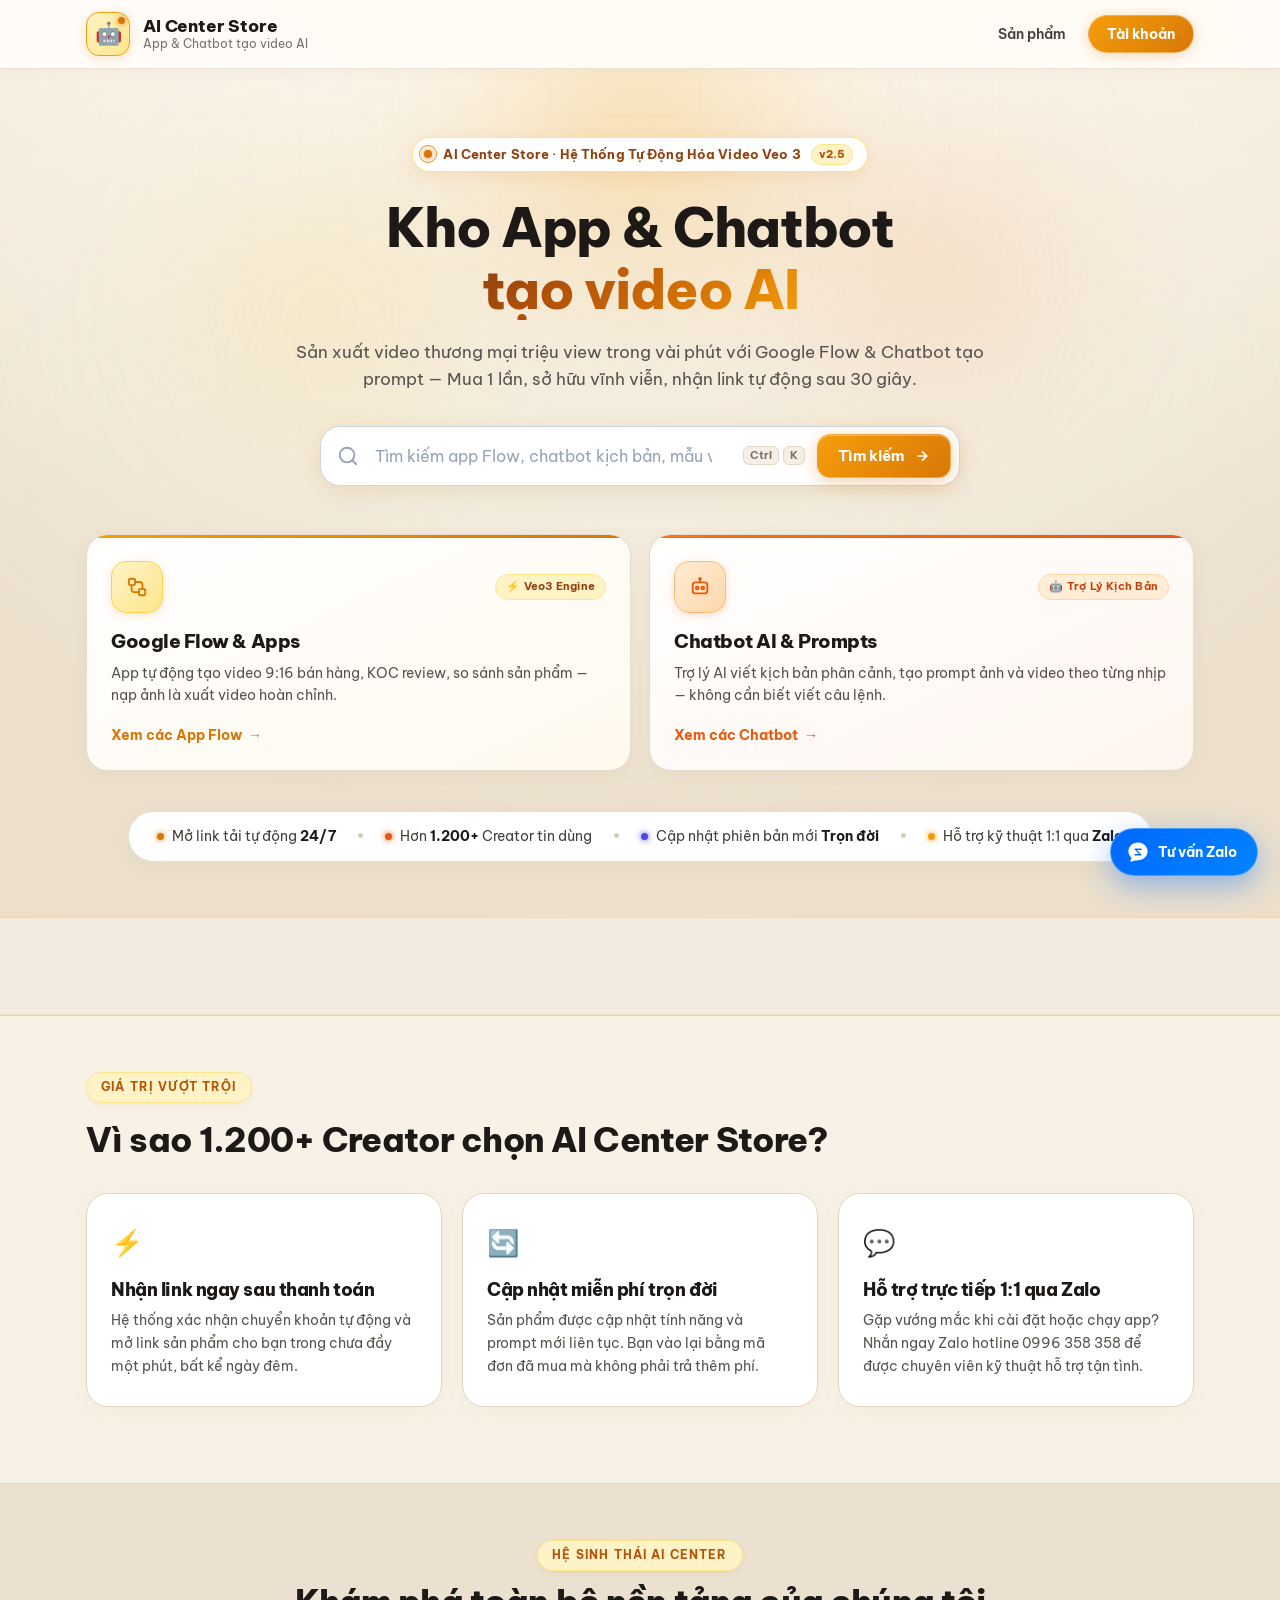
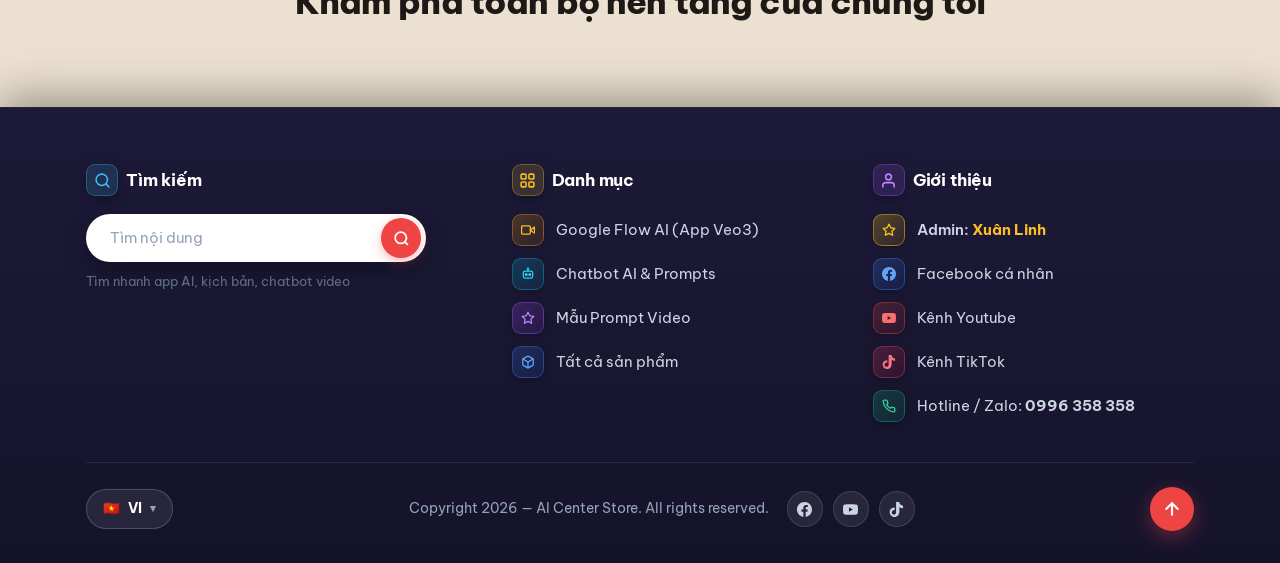
==== commit 0d056db0: "feat(i18n): Centralize bilingual dictionary into reusable js/i18n.js module across all pages" ====
--- a/index.html
+++ b/index.html
@@ -190,7 +190,7 @@
         
         <!-- Breadcrumb Navigation -->
         <p class="caption" style="margin-bottom:20px">
-          <a href="#" style="color:var(--caption)">Cửa hàng</a> 
+          <a href="#" style="color:var(--caption)" data-i18n="detail_breadcrumb_home">Cửa hàng</a> 
           <span aria-hidden="true" style="margin:0 6px">/</span> 
           <span id="vet" style="color:var(--mint-soft)"></span>
         </p>
@@ -198,11 +198,11 @@
         <!-- Product Error State -->
         <div id="loi" class="empty" hidden>
           <svg class="ic" style="width:48px;height:48px;color:var(--danger);margin:0 auto 12px"><use href="#i-search"/></svg>
-          <h2>Không tìm thấy sản phẩm</h2>
-          <p>Sản phẩm có thể đã ngừng bán hoặc đường dẫn không đúng.</p>
+          <h2 data-i18n="detail_err_title">Không tìm thấy sản phẩm</h2>
+          <p data-i18n="detail_err_desc">Sản phẩm có thể đã ngừng bán hoặc đường dẫn không đúng.</p>
 
           <div style="display:flex;gap:12px;justify-content:center;margin-top:20px">
-            <a class="btn btn-primary" href="#">Quay về danh sách sản phẩm</a>
+            <a class="btn btn-primary" href="#" data-i18n="detail_back">Quay về danh sách sản phẩm</a>
           </div>
         </div>
 
@@ -217,7 +217,7 @@
               </div>
 
               <div class="ct-media ct-mota" style="margin-top:22px">
-                <h2>Giới thiệu sản phẩm</h2>
+                <h2 data-i18n="detail_intro">Giới thiệu sản phẩm</h2>
                 <div class="noidung" id="moTaDai"></div>
               </div>
             </div>
@@ -238,30 +238,30 @@
               </div>
 
               <!-- Main CTA Buttons -->
-              <button class="btn btn-primary btn-block" id="nutMua" type="button">Mua ngay — nhận link tự động</button>
+              <button class="btn btn-primary btn-block" id="nutMua" type="button" data-i18n="detail_buy_now">Mua ngay — nhận link tự động</button>
               <button class="btn btn-secondary btn-block" id="nutTrial" type="button" hidden style="margin-top:10px"></button>
-              <p class="caption" id="trialNote" hidden style="margin-top:8px;text-align:center;font-size:12px">
+              <p class="caption" id="trialNote" hidden style="margin-top:8px;text-align:center;font-size:12px" data-i18n-html="detail_trial_note">
                 Gói dùng thử dùng được <b>60 phút</b>. Có thể nâng cấp lên vĩnh viễn sau, chỉ trả phần chênh lệch.
               </p>
 
               <!-- Member Benefit Box -->
-              <div class="uu-dai-info">
+              <div class="uu-dai-info" data-i18n-html="detail_member_title">
                 🎁 <b>Ưu đãi thành viên</b> — cộng dồn <b>theo tầng</b>:<br>
                 <b>Khách cũ −15%</b> từ sản phẩm thứ 2 · <b>Đánh giá −10%</b> cho đơn kế tiếp.
               </div>
 
               <div class="uu-dai-box">
                 <div class="tit">✅ Ưu đãi của bạn sẽ tự áp khi thanh toán</div>
-                <span class="chip">Khách cũ −15%</span>
-                <div class="note">Cộng dồn theo tầng ≈ giảm 15% trên giá sau voucher. Bạn không cần nhập mã.</div>
+                <span class="chip" data-i18n="detail_member_badge">Khách cũ −15%</span>
+                <div class="note" data-i18n="detail_member_tip">Cộng dồn theo tầng ≈ giảm 15% trên giá sau voucher. Bạn không cần nhập mã.</div>
               </div>
 
               <!-- Promises with Green Checkmarks -->
               <ul class="hua">
-                <li><svg class="ic"><use href="#i-check"/></svg>Thanh toán chuyển khoản, hệ thống mở link tự động</li>
-                <li><svg class="ic"><use href="#i-check"/></svg>Có mã voucher? Nhập ở bước thanh toán để được giảm ngay</li>
-                <li><svg class="ic"><use href="#i-check"/></svg>Cập nhật phiên bản mới miễn phí — vào lại bằng mã đơn</li>
-                <li><svg class="ic"><use href="#i-check"/></svg>Hỗ trợ cài đặt qua Zalo: 0996 358 358</li>
+                <li><svg class="ic"><use href="#i-check"/></svg><span data-i18n="detail_p1">Thanh toán chuyển khoản, hệ thống mở link tự động</span></li>
+                <li><svg class="ic"><use href="#i-check"/></svg><span data-i18n="detail_p2">Có mã voucher? Nhập ở bước thanh toán để được giảm ngay</span></li>
+                <li><svg class="ic"><use href="#i-check"/></svg><span data-i18n="detail_p3">Cập nhật phiên bản mới miễn phí — vào lại bằng mã đơn</span></li>
+                <li><svg class="ic"><use href="#i-check"/></svg><span data-i18n="detail_p4">Hỗ trợ cài đặt qua Zalo: 0996 358 358</span></li>
               </ul>
             </aside>
           </div>
@@ -636,6 +636,7 @@
   <script src="https://cdn.jsdelivr.net/npm/@supabase/supabase-js@2"></script>
   <script src="js/supabase.js"></script>
   <script src="js/data.js"></script>
+  <script src="js/i18n.js"></script>
   <script src="js/app.js"></script>
 </body>
 </html>
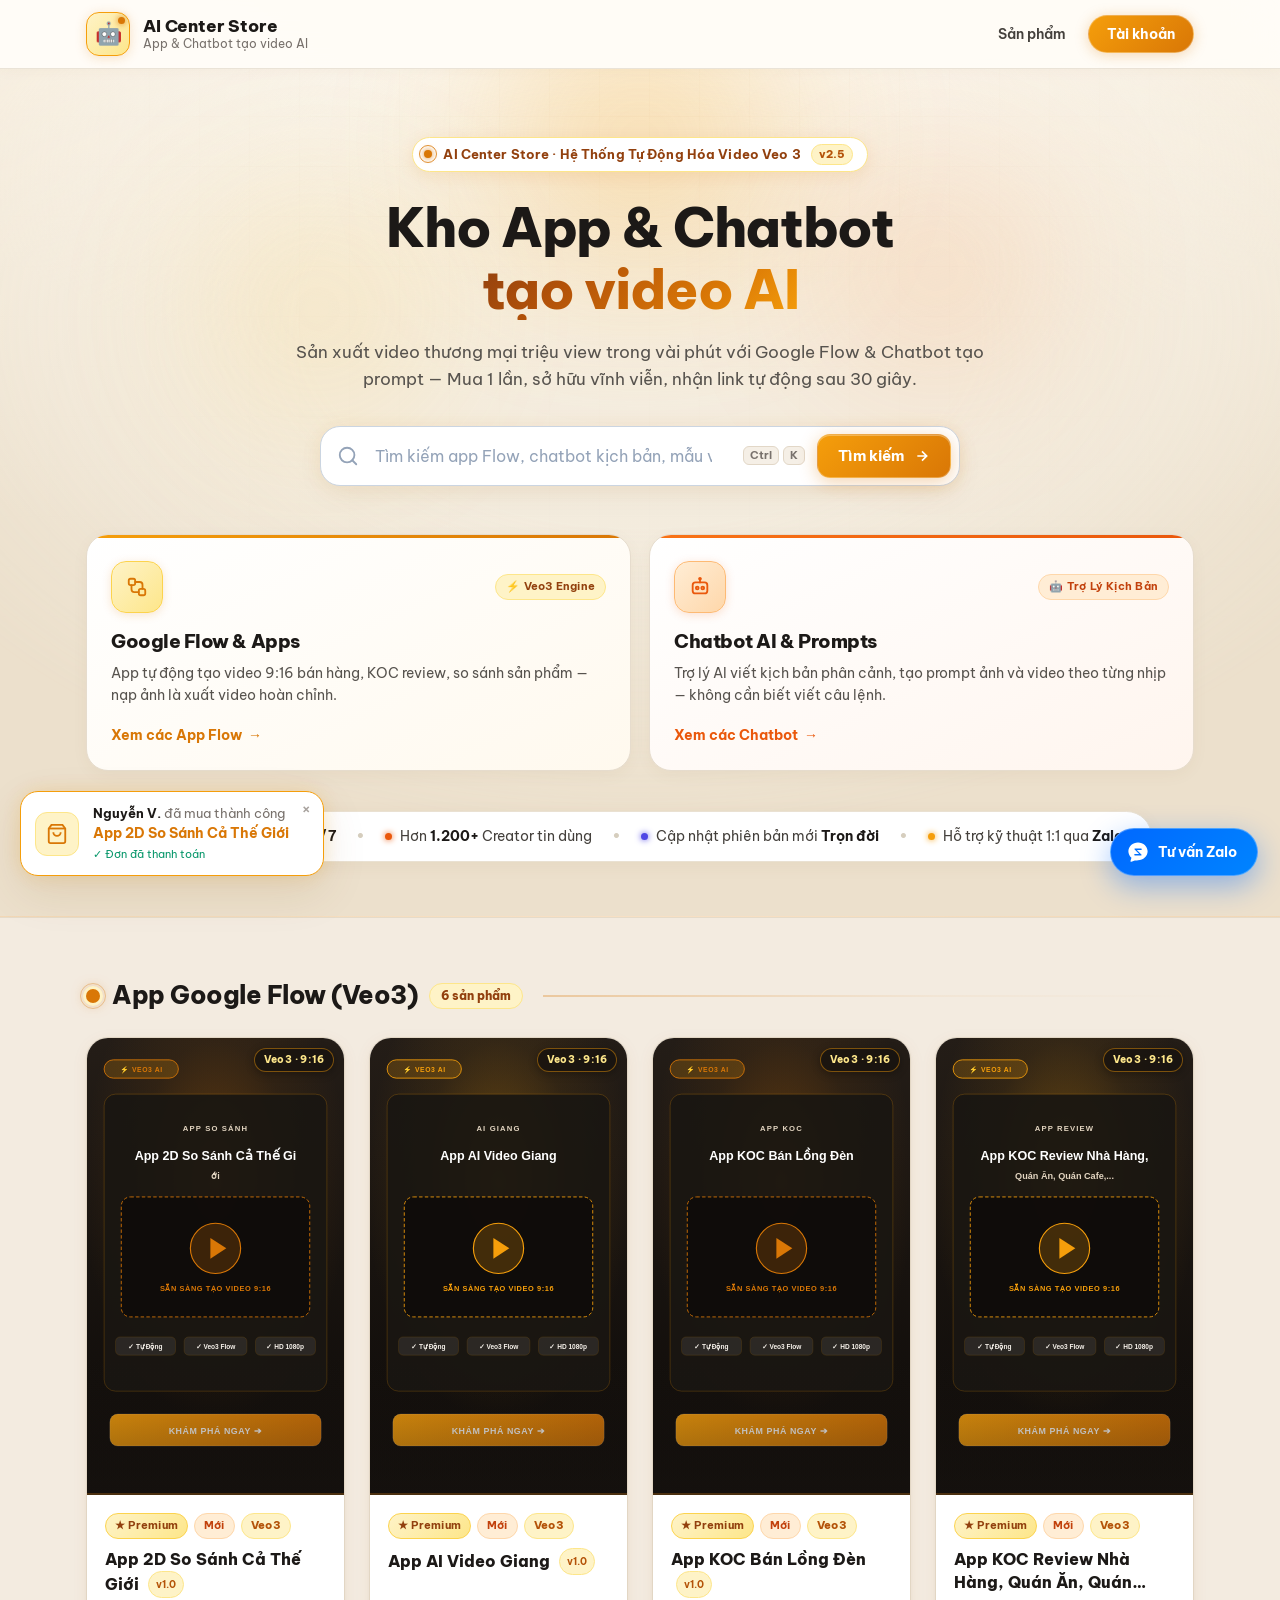
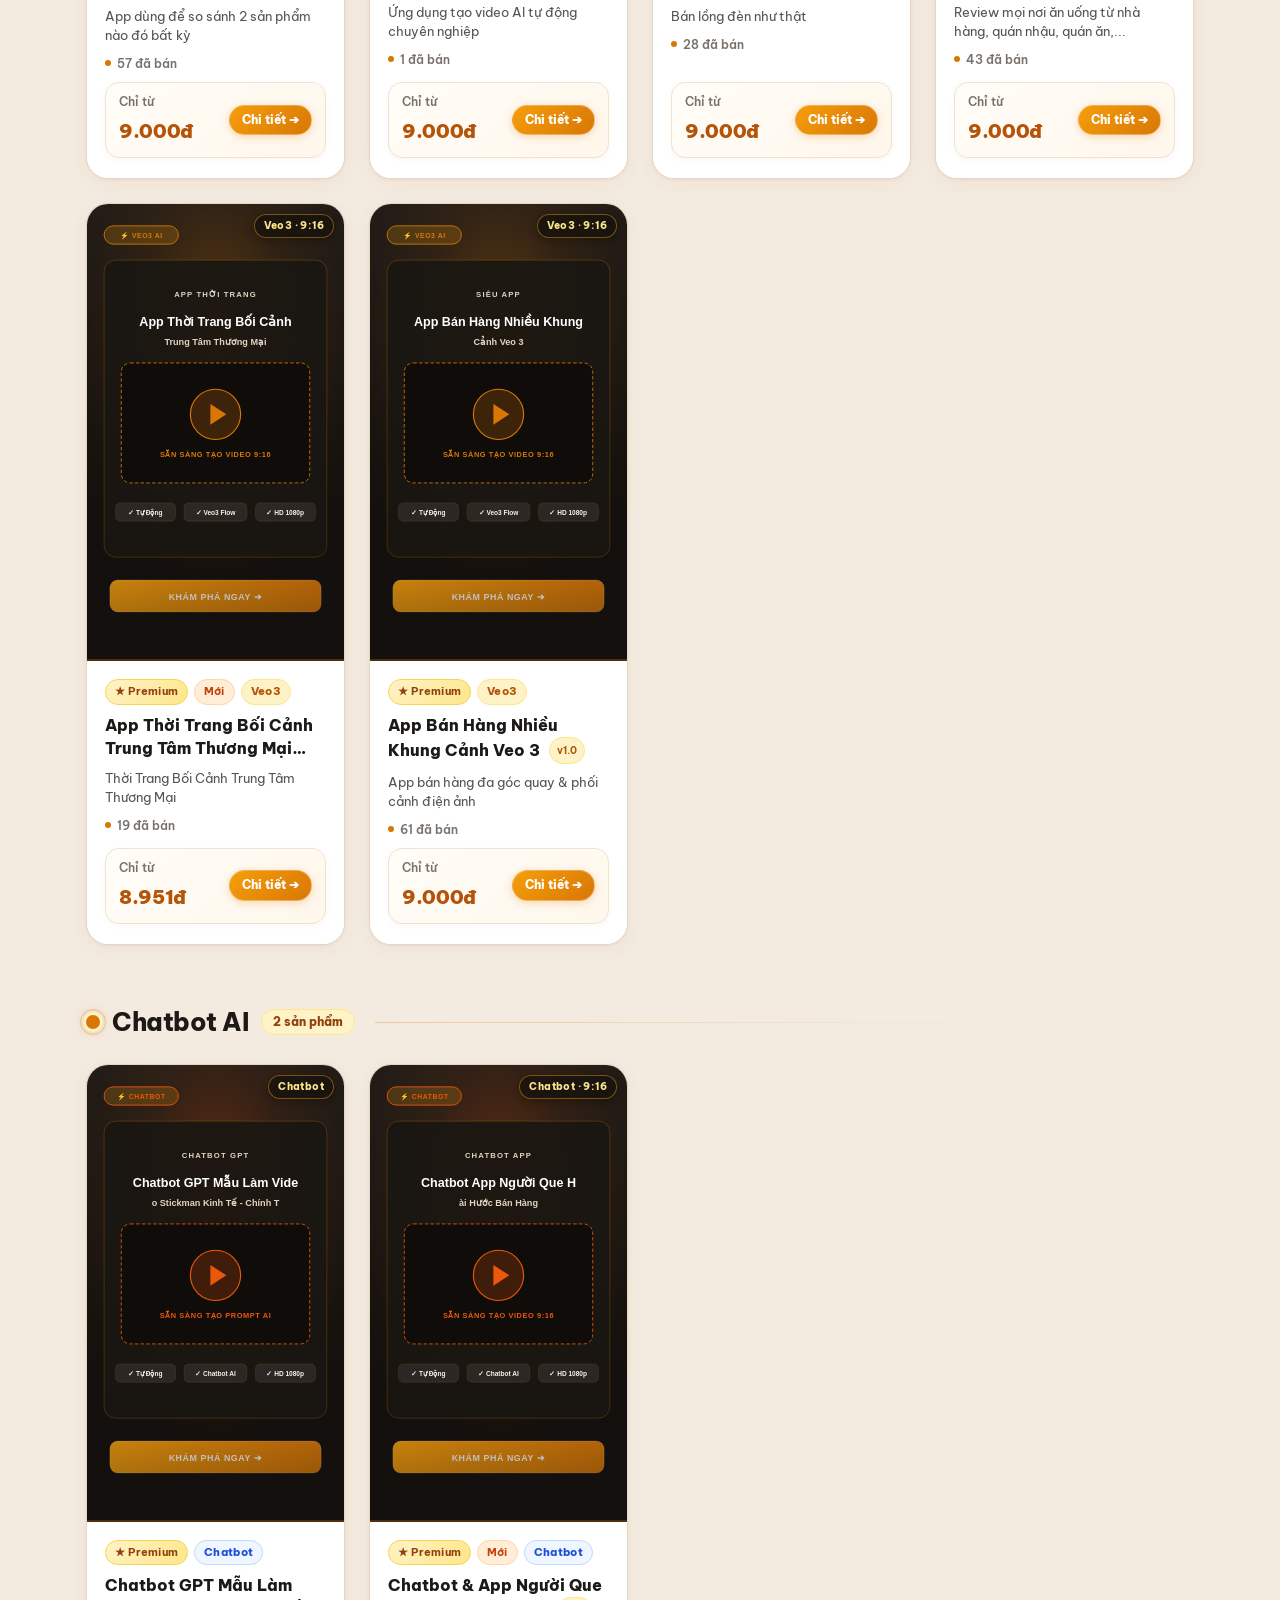
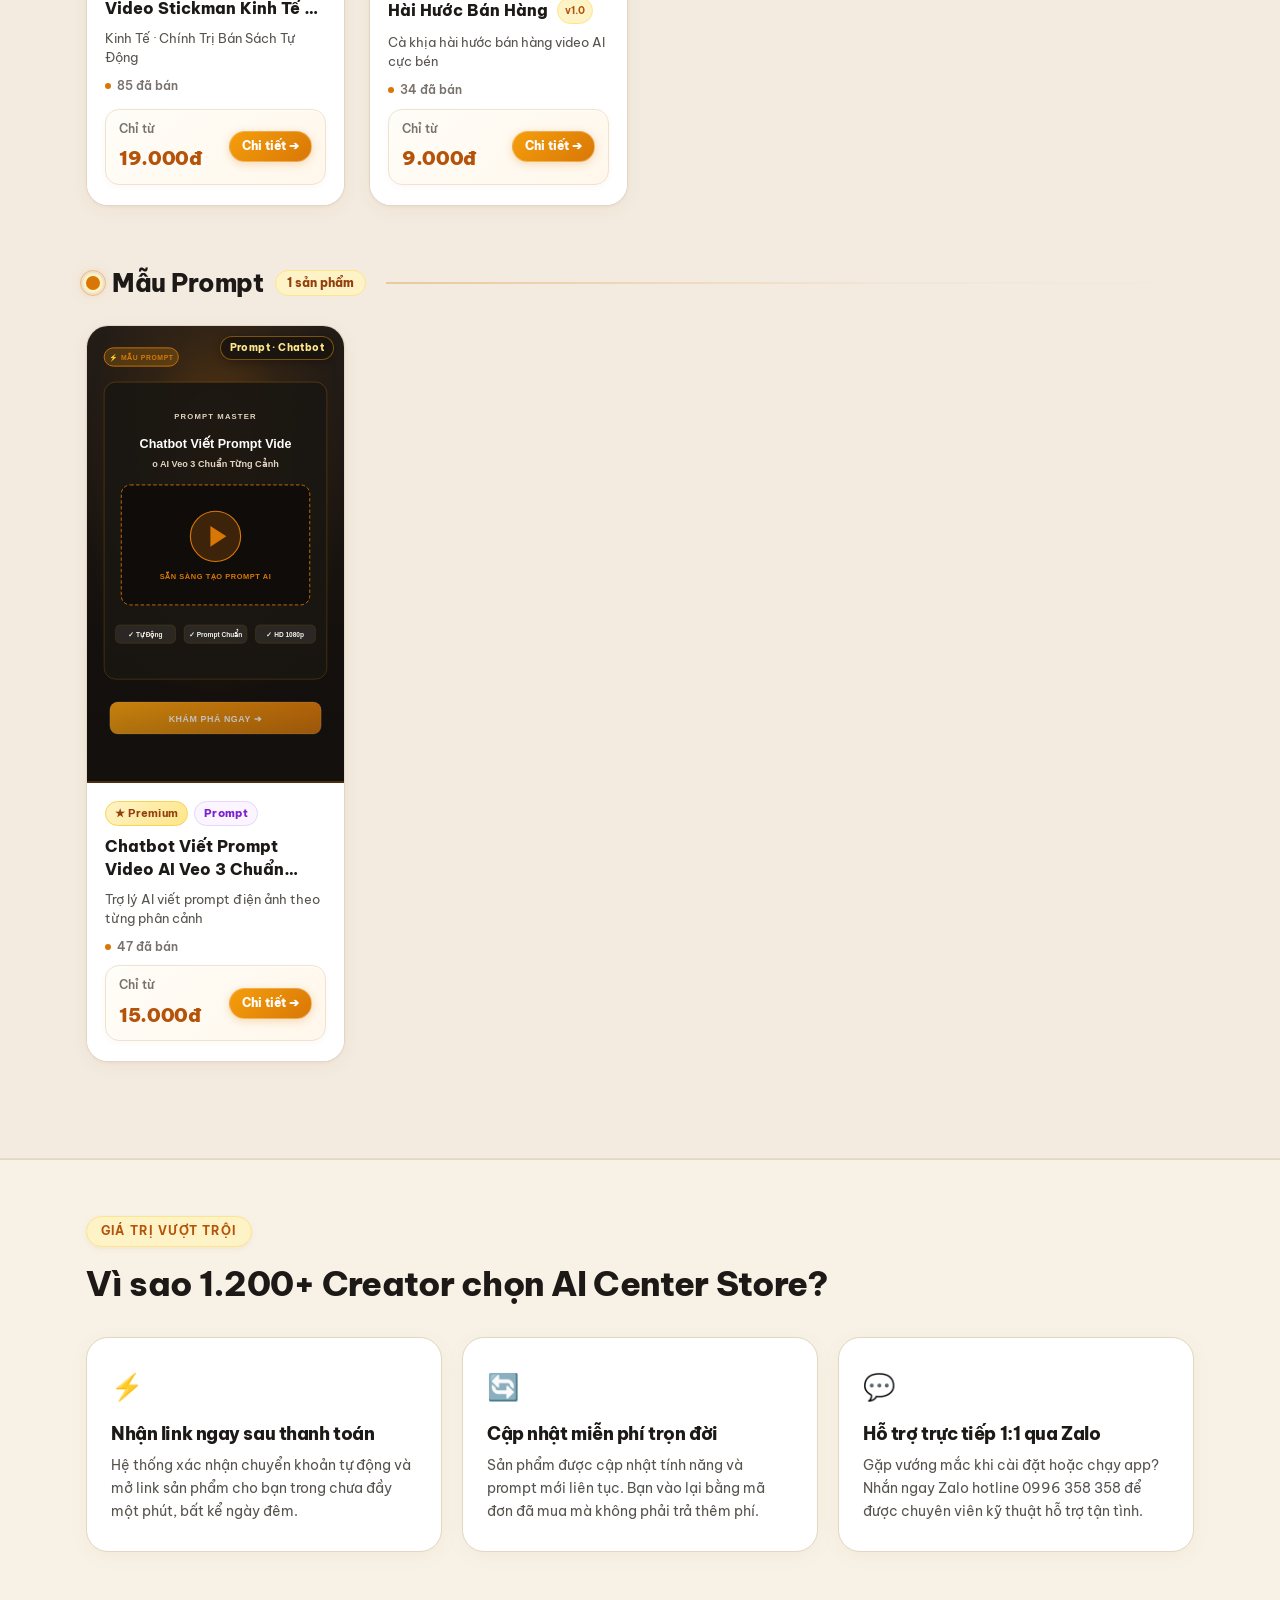
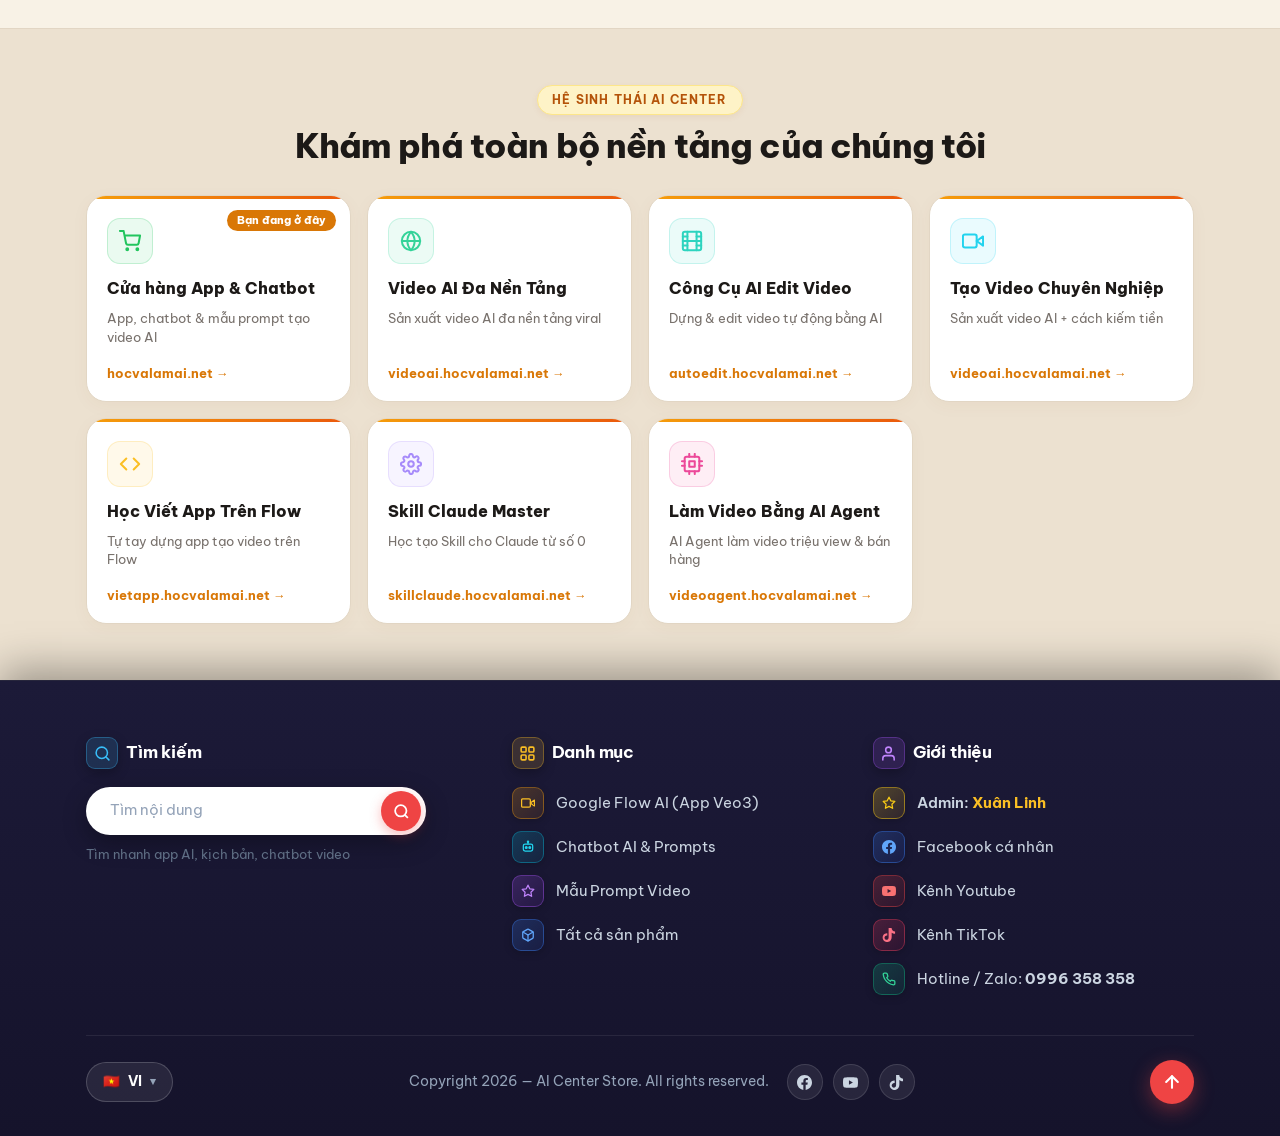
==== commit 40d5c91c: "feat: Them favicon robot giong anh mau (SVG, PNG, ICO) va cap nhat cache busting" ====
--- a/index.html
+++ b/index.html
@@ -11,7 +11,14 @@
   <link rel="preconnect" href="https://fonts.googleapis.com">
   <link href="https://fonts.googleapis.com/css2?family=Be+Vietnam+Pro:ital,wght@0,300;0,400;0,500;0,600;0,700;0,800;0,900;1,400&display=swap" rel="stylesheet">
   
-  <link rel="stylesheet" href="css/style.css">
+  <!-- Favicon -->
+  <link rel="icon" type="image/png" sizes="32x32" href="favicon.png">
+  <link rel="icon" type="image/svg+xml" href="favicon.svg">
+  <link rel="shortcut icon" href="favicon.ico">
+  <link rel="apple-touch-icon" href="favicon.png">
+
+  <link rel="stylesheet" href="css/style.css?v=2.6">
+  <link rel="stylesheet" href="css/payment.css?v=2.6">
 </head>
 <body>
 
@@ -190,7 +197,7 @@
         
         <!-- Breadcrumb Navigation -->
         <p class="caption" style="margin-bottom:20px">
-          <a href="#" style="color:var(--caption)" data-i18n="detail_breadcrumb_home">Cửa hàng</a> 
+          <a href="#" id="breadcrumbHome" style="color:var(--caption)" data-i18n="detail_breadcrumb_home">Cửa hàng</a> 
           <span aria-hidden="true" style="margin:0 6px">/</span> 
           <span id="vet" style="color:var(--mint-soft)"></span>
         </p>
@@ -202,7 +209,7 @@
           <p data-i18n="detail_err_desc">Sản phẩm có thể đã ngừng bán hoặc đường dẫn không đúng.</p>
 
           <div style="display:flex;gap:12px;justify-content:center;margin-top:20px">
-            <a class="btn btn-primary" href="#" data-i18n="detail_back">Quay về danh sách sản phẩm</a>
+            <a class="btn btn-primary" id="detailBackHome" href="#" data-i18n="detail_back">Quay về danh sách sản phẩm</a>
           </div>
         </div>
 
@@ -636,6 +643,7 @@
   <script src="https://cdn.jsdelivr.net/npm/@supabase/supabase-js@2"></script>
   <script src="js/supabase.js"></script>
   <script src="js/data.js"></script>
+  <script src="js/payment.js"></script>
   <script src="js/i18n.js"></script>
   <script src="js/app.js"></script>
 </body>
--- a/css/style.css
+++ b/css/style.css
@@ -1079,6 +1079,25 @@
   color: #57534E;
   border: 1px solid #E2D7C8;
 }
+.nhan-cat {
+  font-weight: 800;
+  letter-spacing: 0.03em;
+}
+.nhan-veo3 {
+  background: #FEF3C7;
+  color: #B45309;
+  border: 1px solid #FDE68A;
+}
+.nhan-chatbot {
+  background: #EFF6FF;
+  color: #1D4ED8;
+  border: 1px solid #BFDBFE;
+}
+.nhan-prompt {
+  background: #FAF5FF;
+  color: #7E22CE;
+  border: 1px solid #E9D5FF;
+}
 
 .sp-ten {
   font-size: 16px;
@@ -1087,6 +1106,7 @@
   color: var(--heading);
   display: -webkit-box;
   -webkit-line-clamp: 2;
+  line-clamp: 2;
   -webkit-box-orient: vertical;
   overflow: hidden;
   min-height: 46px;
@@ -1114,6 +1134,7 @@
   color: #57534E;
   display: -webkit-box;
   -webkit-line-clamp: 2;
+  line-clamp: 2;
   -webkit-box-orient: vertical;
   overflow: hidden;
 }
@@ -2549,3 +2570,337 @@
 .btn-footer-back-top:hover svg {
   transform: translateY(-2px);
 }
+
+/* ==========================================================================
+   MOBILE RESPONSIVE ENHANCEMENTS (HEADER & PRODUCT CARDS)
+   ========================================================================== */
+
+@media (max-width: 640px) {
+  /* 1. Container lề ngang chuẩn mobile */
+  .container {
+    padding-left: 12px;
+    padding-right: 12px;
+  }
+
+  /* 2. Topbar Navigation Bar */
+  .topbar .container {
+    padding-top: 8px;
+    padding-bottom: 8px;
+    gap: 8px;
+  }
+
+  .brand {
+    gap: 8px;
+    min-width: 0;
+    flex-shrink: 1;
+  }
+
+  .brand-mark {
+    width: 38px;
+    height: 38px;
+    border-radius: 11px;
+    font-size: 19px;
+    flex-shrink: 0;
+  }
+
+  .brand-mark::after {
+    width: 6px;
+    height: 6px;
+    top: 3px;
+    right: 3px;
+  }
+
+  .brand-name {
+    font-size: 14px;
+    line-height: 1.15;
+    white-space: nowrap;
+    overflow: hidden;
+    text-overflow: ellipsis;
+  }
+
+  .brand-sub {
+    font-size: 10px;
+    line-height: 1.2;
+    white-space: nowrap;
+    max-width: 135px;
+    overflow: hidden;
+    text-overflow: ellipsis;
+  }
+
+  .topbar nav {
+    gap: 6px;
+    flex-shrink: 0;
+    align-items: center;
+  }
+
+  .topbar nav a {
+    min-height: 34px;
+    padding: 0 9px;
+    font-size: 12.5px;
+    font-weight: 700;
+    white-space: nowrap !important; /* Ngăn chặn tuyệt đối vỡ dòng chữ */
+  }
+
+  .topbar nav a.nav-btn {
+    padding: 0 10px;
+    min-height: 34px;
+    font-size: 12px;
+    font-weight: 700;
+    max-width: 125px;
+    white-space: nowrap !important;
+    overflow: hidden;
+    text-overflow: ellipsis;
+    display: inline-flex;
+    align-items: center;
+    justify-content: center;
+  }
+
+  /* 3. Kệ sản phẩm & Tiêu đề kệ */
+  .ke {
+    margin-bottom: 32px;
+  }
+
+  .ke-dau {
+    margin-bottom: 14px;
+    gap: 8px;
+  }
+
+  .ke-dau i {
+    width: 12px;
+    height: 12px;
+  }
+
+  .ke-dau h2 {
+    font-size: 19px;
+    letter-spacing: -0.015em;
+    line-height: 1.2;
+  }
+
+  .ke-dem {
+    font-size: 10.5px;
+    padding: 2px 8px;
+  }
+
+  /* 4. Lưới sản phẩm 2 cột tối ưu diện tích ngang */
+  .luoi-sp {
+    gap: 10px; /* Thu hẹp từ 24px xuống 10px, giúp card rộng hơn 25% */
+  }
+
+  /* 5. Thẻ Card sản phẩm (.sp) */
+  .sp {
+    border-radius: 14px;
+    border-width: 1px;
+    box-shadow: 0 2px 10px rgba(180, 83, 9, 0.06);
+  }
+
+  .sp-anh {
+    border-bottom: 1.5px solid rgba(217, 119, 6, 0.2);
+  }
+
+  .sp-anh-tag {
+    top: 6px;
+    right: 6px;
+    font-size: 8.5px;
+    padding: 2px 6px;
+    font-weight: 700;
+  }
+
+  /* Thân card - tối ưu padding để không gian văn bản rộng rãi */
+  .sp-than {
+    padding: 10px 10px 12px;
+    gap: 6px;
+  }
+
+  /* Hàng tags nhãn */
+  .nhan-hang {
+    gap: 4px;
+  }
+
+  .nhan {
+    font-size: 9.5px;
+    padding: 2px 6px;
+    border-radius: 6px;
+    font-weight: 700;
+  }
+
+  /* TÊN SẢN PHẨM: Hiển thị 3 dòng, không bị cắt cụt mất thông tin */
+  .sp-ten {
+    font-size: 13.5px;
+    line-height: 1.35;
+    font-weight: 700;
+    -webkit-line-clamp: 3;
+    line-clamp: 3;
+    min-height: 55px; /* Giữ tất cả card trong cùng hàng luôn bằng chằn chặn */
+    margin-bottom: 0;
+  }
+
+  .sp-ten .ver {
+    font-size: 8.5px;
+    padding: 1px 5px;
+    vertical-align: 1px;
+    margin-left: 3px;
+  }
+
+  /* Mô tả ngắn */
+  .sp-mota {
+    font-size: 11.5px;
+    line-height: 15px;
+    color: #6B7280;
+    -webkit-line-clamp: 2;
+    line-clamp: 2;
+    min-height: 30px;
+    margin: 0;
+  }
+
+  /* Lượt đã bán */
+  .sp-ban {
+    font-size: 11px;
+    font-weight: 600;
+    color: #78716C;
+    gap: 5px;
+    margin-top: 1px;
+  }
+
+  .sp-ban-dot {
+    width: 5px;
+    height: 5px;
+  }
+
+  /* KHỐI GIÁ VÀ NÚT CTA: Thiết kế dạng cột cân đối, thoáng đãng */
+  .sp-gia {
+    padding: 7px 8px;
+    border-radius: 11px;
+    margin-top: auto;
+    gap: 6px;
+    align-items: center;
+    background: linear-gradient(135deg, #FFFDF8 0%, #FFF8EE 100%);
+  }
+
+  .sp-gia-trai {
+    flex-direction: column;
+    align-items: flex-start;
+    gap: 1px;
+    min-width: 0;
+    flex: 1;
+  }
+
+  .gia-nhan {
+    font-size: 9.5px;
+    line-height: 1;
+    color: #78716C;
+  }
+
+  .gia-moi {
+    font-size: 15px;
+    font-weight: 900;
+    line-height: 1.1;
+    color: #B45309;
+    letter-spacing: -0.02em;
+    white-space: nowrap;
+  }
+
+  .giam {
+    font-size: 9px;
+    padding: 1px 4px;
+    line-height: 1;
+  }
+
+  .gia-cu {
+    font-size: 10px;
+    line-height: 1;
+  }
+
+  /* Nút CTA Xem chi tiết */
+  .sp-cta-pill {
+    font-size: 11px;
+    font-weight: 800;
+    padding: 5px 8px;
+    border-radius: 999px;
+    white-space: nowrap;
+    flex-shrink: 0;
+    box-shadow: 0 2px 6px rgba(217, 119, 6, 0.2);
+  }
+
+  /* 6. Nút Zalo nổi góc dưới */
+  .zalo-float {
+    right: 14px;
+    bottom: 18px;
+    padding: 9px 14px 9px 12px;
+    font-size: 12.5px;
+  }
+
+  .zalo-float svg {
+    width: 18px;
+    height: 18px;
+  }
+
+  /* 7. Thông báo người mua (Buyer Toast) chiếm 60% chiều ngang trên mobile */
+  .mua-toast {
+    left: 12px;
+    right: auto;
+    width: 60%;
+    max-width: 60vw;
+    bottom: 16px;
+    padding: 8px 24px 8px 9px;
+    border-radius: 13px;
+    gap: 8px;
+    box-shadow: 0 10px 25px rgba(120, 80, 20, 0.12), 0 0 12px rgba(245, 158, 11, 0.15);
+  }
+
+  .mua-toast .mt-ic {
+    width: 30px;
+    height: 30px;
+    font-size: 13px;
+    border-radius: 8px;
+  }
+
+  .mua-toast .mt-body {
+    font-size: 10px;
+    line-height: 1.25;
+  }
+
+  .mua-toast .mt-sp {
+    font-size: 11px;
+    line-height: 14px;
+    margin: 1px 0;
+  }
+
+  .mua-toast .mt-xac {
+    font-size: 9.5px;
+  }
+
+  .mua-toast .mt-dong {
+    top: 5px;
+    right: 7px;
+    font-size: 15px;
+  }
+}
+
+/* Tối ưu thêm cho màn hình siêu nhỏ (< 390px) */
+@media (max-width: 390px) {
+  .brand-sub {
+    max-width: 105px;
+  }
+  .topbar nav a.nav-btn {
+    max-width: 100px;
+    padding: 0 8px;
+    font-size: 11.5px;
+  }
+  .luoi-sp {
+    gap: 8px;
+  }
+  .sp-than {
+    padding: 8px 8px 10px;
+  }
+  .sp-ten {
+    font-size: 13px;
+    min-height: 52px;
+  }
+  .gia-moi {
+    font-size: 14.5px;
+  }
+  .sp-cta-pill {
+    font-size: 10.5px;
+    padding: 4px 7px;
+  }
+}
--- a/css/payment.css
+++ b/css/payment.css
@@ -0,0 +1,632 @@
+/* =============================================================================
+   AI CENTER STORE - AUTOMATED PAYMENT MODAL & VIETQR STYLES
+   ============================================================================= */
+
+.payment-modal-overlay {
+  position: fixed;
+  inset: 0;
+  z-index: 99999;
+  background: rgba(3, 7, 18, 0.82);
+  backdrop-filter: blur(14px);
+  -webkit-backdrop-filter: blur(14px);
+  display: flex;
+  align-items: center;
+  justify-content: center;
+  padding: 16px;
+  opacity: 0;
+  pointer-events: none;
+  visibility: hidden;
+  transition: opacity 0.3s ease, visibility 0.3s ease;
+}
+
+.payment-modal-overlay.open {
+  opacity: 1;
+  pointer-events: auto;
+  visibility: visible;
+}
+
+.payment-modal-box {
+  width: 100%;
+  max-width: 470px;
+  max-height: 92vh;
+  overflow-y: auto;
+  background: linear-gradient(180deg, #131a2a 0%, #0c111d 100%);
+  border: 1px solid rgba(56, 189, 248, 0.25);
+  box-shadow: 0 25px 60px -15px rgba(0, 0, 0, 0.8), 0 0 40px rgba(56, 189, 248, 0.12);
+  border-radius: 24px;
+  padding: 26px 24px;
+  position: relative;
+  transform: translateY(20px) scale(0.96);
+  transition: transform 0.3s cubic-bezier(0.16, 1, 0.3, 1);
+  color: #f1f5f9;
+  font-family: inherit;
+}
+
+.payment-modal-overlay.open .payment-modal-box {
+  transform: translateY(0) scale(1);
+}
+
+/* Nút đóng modal */
+.payment-modal-close {
+  position: absolute;
+  top: 18px;
+  right: 18px;
+  width: 32px;
+  height: 32px;
+  border-radius: 50%;
+  background: rgba(255, 255, 255, 0.08);
+  border: 1px solid rgba(255, 255, 255, 0.12);
+  color: #94a3b8;
+  font-size: 14px;
+  display: flex;
+  align-items: center;
+  justify-content: center;
+  cursor: pointer;
+  transition: all 0.2s ease;
+}
+
+.payment-modal-close:hover {
+  background: rgba(255, 255, 255, 0.18);
+  color: #ffffff;
+  transform: rotate(90deg);
+}
+
+/* Header */
+.pm-header {
+  text-align: center;
+  margin-bottom: 14px;
+  padding-right: 20px;
+  padding-left: 20px;
+}
+
+.pm-badge-live {
+  display: inline-flex;
+  align-items: center;
+  gap: 6px;
+  font-size: 11px;
+  font-weight: 800;
+  letter-spacing: 0.06em;
+  text-transform: uppercase;
+  color: #38bdf8;
+  background: rgba(56, 189, 248, 0.12);
+  border: 1px solid rgba(56, 189, 248, 0.3);
+  padding: 4px 12px;
+  border-radius: 100px;
+  margin-bottom: 10px;
+}
+
+.pm-pulse-dot {
+  width: 7px;
+  height: 7px;
+  border-radius: 50%;
+  background: #38bdf8;
+  box-shadow: 0 0 10px #38bdf8;
+  animation: pmPulse 1.5s infinite;
+}
+
+@keyframes pmPulse {
+  0% { transform: scale(0.9); opacity: 0.7; }
+  50% { transform: scale(1.3); opacity: 1; }
+  100% { transform: scale(0.9); opacity: 0.7; }
+}
+
+.pm-title {
+  font-size: 18px;
+  font-weight: 800;
+  color: #f8fafc;
+  line-height: 1.35;
+  margin-bottom: 4px;
+}
+
+.pm-sub {
+  font-size: 13px;
+  color: #94a3b8;
+}
+
+/* Thanh đếm ngược */
+.pm-countdown-bar {
+  display: flex;
+  align-items: center;
+  justify-content: space-between;
+  background: rgba(245, 158, 11, 0.1);
+  border: 1px solid rgba(245, 158, 11, 0.25);
+  color: #fcd34d;
+  padding: 8px 14px;
+  border-radius: 12px;
+  font-size: 12.5px;
+  margin-bottom: 16px;
+}
+
+.pm-countdown-bar strong {
+  font-family: monospace;
+  font-size: 14.5px;
+  font-weight: 800;
+  letter-spacing: 0.05em;
+  color: #fbbf24;
+}
+
+/* Thẻ QR Code */
+.pm-qr-card {
+  background: #ffffff;
+  border-radius: 18px;
+  padding: 16px;
+  text-align: center;
+  box-shadow: 0 10px 25px -5px rgba(0, 0, 0, 0.4);
+  margin-bottom: 16px;
+  max-width: 250px;
+  margin-left: auto;
+  margin-right: auto;
+}
+
+.pm-qr-wrapper {
+  position: relative;
+  width: 100%;
+  aspect-ratio: 1 / 1;
+  display: flex;
+  align-items: center;
+  justify-content: center;
+}
+
+.pm-qr-image {
+  width: 100%;
+  height: 100%;
+  object-fit: contain;
+  border-radius: 10px;
+}
+
+.pm-qr-tip {
+  color: #0f172a;
+  font-size: 11.5px;
+  font-weight: 700;
+  margin-top: 8px;
+  line-height: 1.35;
+}
+
+/* Bảng thông tin chuyển khoản */
+.pm-info-table {
+  background: rgba(15, 23, 42, 0.65);
+  border: 1px solid rgba(148, 163, 184, 0.15);
+  border-radius: 16px;
+  padding: 12px 16px;
+  margin-bottom: 14px;
+  display: flex;
+  flex-direction: column;
+  gap: 9px;
+  font-size: 13.5px;
+}
+
+.pm-info-row {
+  display: flex;
+  align-items: center;
+  justify-content: space-between;
+  gap: 10px;
+}
+
+.pm-info-label {
+  color: #94a3b8;
+  font-size: 12.5px;
+  white-space: nowrap;
+}
+
+.pm-info-value {
+  color: #f1f5f9;
+  font-weight: 600;
+  text-align: right;
+}
+
+.pm-info-highlight {
+  font-family: monospace;
+  font-size: 15px;
+  color: #38bdf8;
+  letter-spacing: 0.04em;
+}
+
+.pm-info-amount {
+  font-size: 16.5px;
+  color: #10b981;
+  font-weight: 800;
+}
+
+.pm-info-copy-group {
+  display: flex;
+  align-items: center;
+  gap: 8px;
+}
+
+.pm-row-highlight {
+  background: rgba(245, 158, 11, 0.08);
+  border: 1px dashed rgba(245, 158, 11, 0.4);
+  padding: 8px 10px;
+  border-radius: 10px;
+  margin-top: 2px;
+}
+
+.pm-info-code {
+  font-family: monospace;
+  font-size: 15px;
+  color: #fbbf24;
+  letter-spacing: 0.06em;
+  font-weight: 900;
+}
+
+/* Nút sao chép */
+.pm-btn-copy {
+  display: inline-flex;
+  align-items: center;
+  gap: 4px;
+  background: rgba(255, 255, 255, 0.08);
+  border: 1px solid rgba(255, 255, 255, 0.15);
+  color: #cbd5e1;
+  padding: 3px 8px;
+  border-radius: 6px;
+  font-size: 11px;
+  font-weight: 600;
+  cursor: pointer;
+  transition: all 0.15s ease;
+}
+
+.pm-btn-copy:hover {
+  background: rgba(255, 255, 255, 0.2);
+  color: #ffffff;
+  border-color: rgba(255, 255, 255, 0.3);
+}
+
+.pm-btn-copy-main {
+  background: #f59e0b;
+  border-color: #f59e0b;
+  color: #0f172a;
+  font-weight: 700;
+  padding: 4px 10px;
+}
+
+.pm-btn-copy-main:hover {
+  background: #fbbf24;
+  color: #000000;
+}
+
+/* Khung cảnh báo */
+.pm-alert-box {
+  display: flex;
+  align-items: flex-start;
+  gap: 8px;
+  background: rgba(239, 68, 68, 0.1);
+  border: 1px solid rgba(239, 68, 68, 0.25);
+  color: #fca5a5;
+  padding: 8px 12px;
+  border-radius: 10px;
+  font-size: 11.5px;
+  line-height: 1.45;
+  margin-bottom: 14px;
+}
+
+.pm-alert-box b {
+  color: #fef2f2;
+}
+
+/* Radar lắng nghe Realtime */
+.pm-status-indicator {
+  display: flex;
+  align-items: center;
+  justify-content: center;
+  gap: 10px;
+  padding: 10px;
+  font-size: 12.5px;
+  color: #38bdf8;
+  font-weight: 600;
+  background: rgba(56, 189, 248, 0.06);
+  border-radius: 12px;
+  margin-bottom: 14px;
+}
+
+.pm-radar {
+  position: relative;
+  width: 14px;
+  height: 14px;
+  display: flex;
+  align-items: center;
+  justify-content: center;
+}
+
+.pm-radar-circle {
+  position: absolute;
+  width: 100%;
+  height: 100%;
+  border-radius: 50%;
+  border: 2px solid #38bdf8;
+  opacity: 0;
+  animation: pmRadarWave 2s infinite cubic-bezier(0.25, 1, 0.5, 1);
+}
+
+.pm-radar-circle:nth-child(2) {
+  animation-delay: 0.6s;
+}
+
+.pm-radar-circle:nth-child(3) {
+  animation-delay: 1.2s;
+}
+
+@keyframes pmRadarWave {
+  0% { transform: scale(0.2); opacity: 1; }
+  100% { transform: scale(2.4); opacity: 0; }
+}
+
+/* Nút hành động kiểm tra & giả lập */
+.pm-actions {
+  display: flex;
+  flex-direction: column;
+  gap: 8px;
+}
+
+.pm-btn-check {
+  width: 100%;
+  padding: 12px 16px;
+  background: linear-gradient(135deg, #2563eb, #1d4ed8);
+  color: #ffffff;
+  border: none;
+  border-radius: 12px;
+  font-weight: 700;
+  font-size: 14px;
+  cursor: pointer;
+  transition: all 0.2s ease;
+  box-shadow: 0 4px 14px rgba(37, 99, 235, 0.35);
+}
+
+.pm-btn-check:hover:not(:disabled) {
+  background: linear-gradient(135deg, #3b82f6, #2563eb);
+  transform: translateY(-1px);
+}
+
+.pm-btn-check:disabled {
+  opacity: 0.65;
+  cursor: not-allowed;
+}
+
+.pm-btn-dev-sim {
+  background: transparent;
+  border: 1px dashed rgba(148, 163, 184, 0.3);
+  color: #64748b;
+  font-size: 11px;
+  padding: 6px;
+  border-radius: 8px;
+  cursor: pointer;
+  transition: all 0.2s;
+}
+
+.pm-btn-dev-sim:hover {
+  color: #cbd5e1;
+  border-color: #94a3b8;
+}
+
+/* =========================================
+   TRẠNG THÁI THANH TOÁN THÀNH CÔNG (SUCCESS)
+   ========================================= */
+
+.pm-success-card {
+  text-align: center;
+  padding: 10px 4px;
+  animation: pmFadeIn 0.4s ease forwards;
+}
+
+@keyframes pmFadeIn {
+  from { opacity: 0; transform: scale(0.95); }
+  to { opacity: 1; transform: scale(1); }
+}
+
+.pm-success-icon-wrap {
+  width: 72px;
+  height: 72px;
+  margin: 0 auto 16px;
+  border-radius: 50%;
+  background: linear-gradient(135deg, rgba(16, 185, 129, 0.25), rgba(5, 150, 105, 0.35));
+  border: 2px solid #10b981;
+  display: flex;
+  align-items: center;
+  justify-content: center;
+  box-shadow: 0 0 35px rgba(16, 185, 129, 0.4);
+}
+
+.pm-success-icon {
+  font-size: 36px;
+  color: #10b981;
+  font-weight: 900;
+  line-height: 1;
+}
+
+.pm-success-title {
+  font-size: 22px;
+  font-weight: 800;
+  color: #f8fafc;
+  margin-bottom: 6px;
+}
+
+.pm-success-desc {
+  font-size: 13.5px;
+  color: #94a3b8;
+  line-height: 1.5;
+  margin-bottom: 20px;
+}
+
+/* Khung mở khóa */
+.pm-unlocked-box {
+  background: rgba(16, 185, 129, 0.08);
+  border: 1px solid rgba(16, 185, 129, 0.3);
+  border-radius: 18px;
+  padding: 18px;
+  text-align: left;
+  margin-bottom: 20px;
+}
+
+.pm-unlocked-header {
+  display: flex;
+  flex-direction: column;
+  gap: 4px;
+  margin-bottom: 14px;
+  padding-bottom: 10px;
+  border-bottom: 1px solid rgba(16, 185, 129, 0.2);
+}
+
+.pm-unlocked-tag {
+  font-size: 11px;
+  font-weight: 800;
+  letter-spacing: 0.05em;
+  color: #34d399;
+}
+
+/* Hộp Prompt Bí Mật */
+.pm-secret-prompt-block {
+  margin-bottom: 14px;
+}
+
+.pm-secret-header {
+  display: flex;
+  align-items: center;
+  justify-content: space-between;
+  gap: 10px;
+  margin-bottom: 6px;
+  font-size: 12.5px;
+  font-weight: 700;
+  color: #fcd34d;
+}
+
+.pm-btn-copy-secret {
+  background: #f59e0b;
+  border: none;
+  color: #0f172a;
+  font-weight: 800;
+  font-size: 11.5px;
+  padding: 4px 10px;
+  border-radius: 6px;
+  cursor: pointer;
+  transition: all 0.2s;
+}
+
+.pm-btn-copy-secret:hover {
+  background: #fbbf24;
+}
+
+.pm-secret-content {
+  background: #020617;
+  border: 1px solid rgba(148, 163, 184, 0.2);
+  border-radius: 12px;
+  padding: 12px;
+  color: #e2e8f0;
+  font-size: 12.5px;
+  font-family: inherit;
+  line-height: 1.55;
+  white-space: pre-wrap;
+  word-break: break-word;
+  max-height: 160px;
+  overflow-y: auto;
+}
+
+/* Nút Tải Tool lớn */
+.pm-btn-download {
+  display: flex;
+  align-items: center;
+  justify-content: center;
+  gap: 8px;
+  width: 100%;
+  padding: 14px 18px;
+  background: linear-gradient(135deg, #10b981, #059669);
+  color: #ffffff;
+  border-radius: 14px;
+  font-weight: 800;
+  font-size: 14.5px;
+  text-decoration: none;
+  box-shadow: 0 4px 20px rgba(16, 185, 129, 0.4);
+  transition: all 0.2s ease;
+}
+
+.pm-btn-download:hover {
+  transform: translateY(-2px);
+  box-shadow: 0 6px 25px rgba(16, 185, 129, 0.55);
+}
+
+.pm-success-footer-actions {
+  display: flex;
+  align-items: center;
+  justify-content: space-between;
+  gap: 12px;
+}
+
+.pm-btn-link {
+  color: #94a3b8;
+  font-size: 13px;
+  text-decoration: none;
+  transition: color 0.2s;
+}
+
+.pm-btn-link:hover {
+  color: #38bdf8;
+  text-decoration: underline;
+}
+
+.pm-btn-close-final {
+  padding: 8px 18px;
+  background: rgba(255, 255, 255, 0.1);
+  border: 1px solid rgba(255, 255, 255, 0.15);
+  color: #f1f5f9;
+  border-radius: 10px;
+  font-size: 13px;
+  font-weight: 600;
+  cursor: pointer;
+  transition: all 0.2s;
+}
+
+.pm-btn-close-final:hover {
+  background: rgba(255, 255, 255, 0.2);
+}
+
+/* =========================================
+   PHÁO HOA CONFETTI VÀ TOAST
+   ========================================= */
+
+.pm-confetti-container {
+  position: fixed;
+  inset: 0;
+  pointer-events: none;
+  z-index: 100000;
+  overflow: hidden;
+}
+
+.pm-confetti-particle {
+  position: absolute;
+  width: 9px;
+  height: 14px;
+  opacity: 0.9;
+  border-radius: 2px;
+  animation: pmFall linear forwards;
+}
+
+@keyframes pmFall {
+  0% {
+    transform: translateY(0) rotate(0deg);
+    opacity: 1;
+  }
+  100% {
+    transform: translateY(105vh) rotate(720deg);
+    opacity: 0;
+  }
+}
+
+.payment-toast {
+  position: fixed;
+  bottom: 24px;
+  left: 50%;
+  transform: translateX(-50%) translateY(20px);
+  padding: 10px 18px;
+  border-radius: 100px;
+  font-size: 13.5px;
+  font-weight: 600;
+  color: #ffffff;
+  box-shadow: 0 10px 25px rgba(0, 0, 0, 0.4);
+  z-index: 100001;
+  opacity: 0;
+  pointer-events: none;
+  transition: all 0.25s cubic-bezier(0.16, 1, 0.3, 1);
+}
+
+.payment-toast.show {
+  opacity: 1;
+  transform: translateX(-50%) translateY(0);
+}
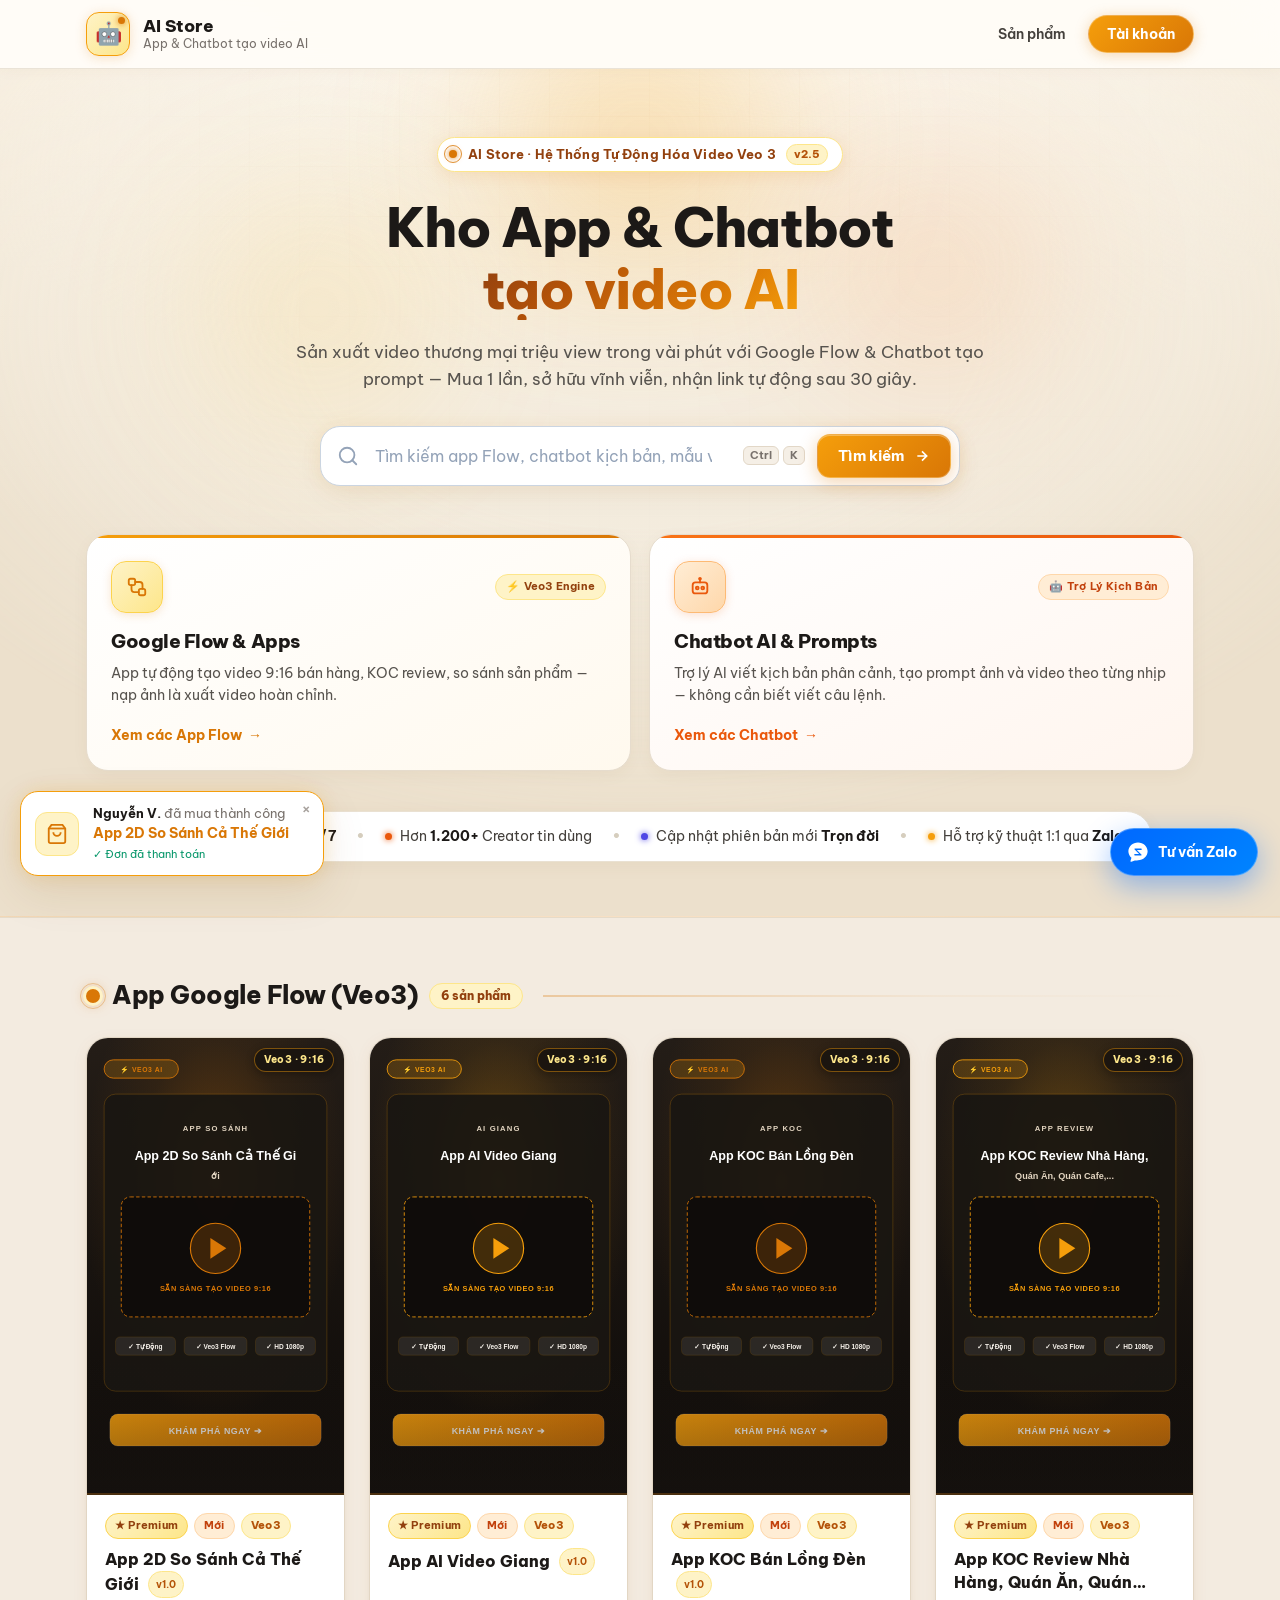
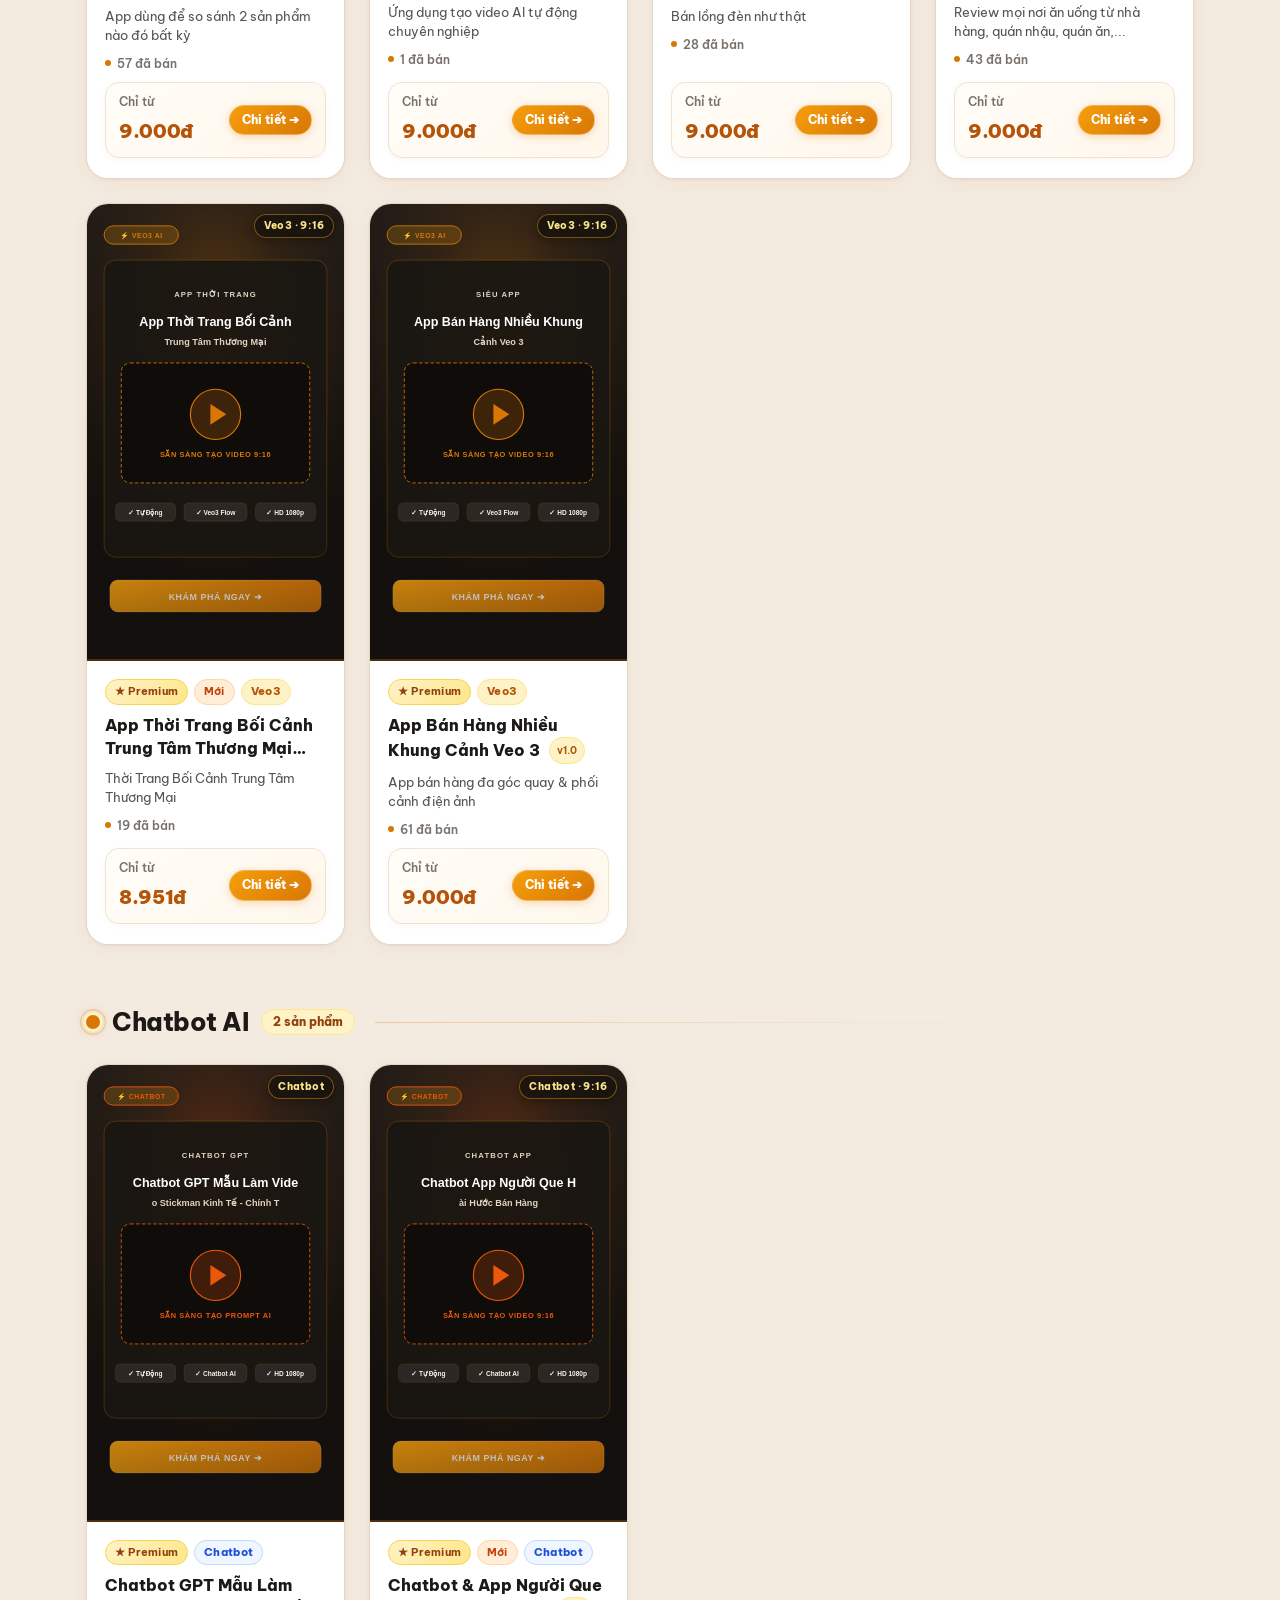
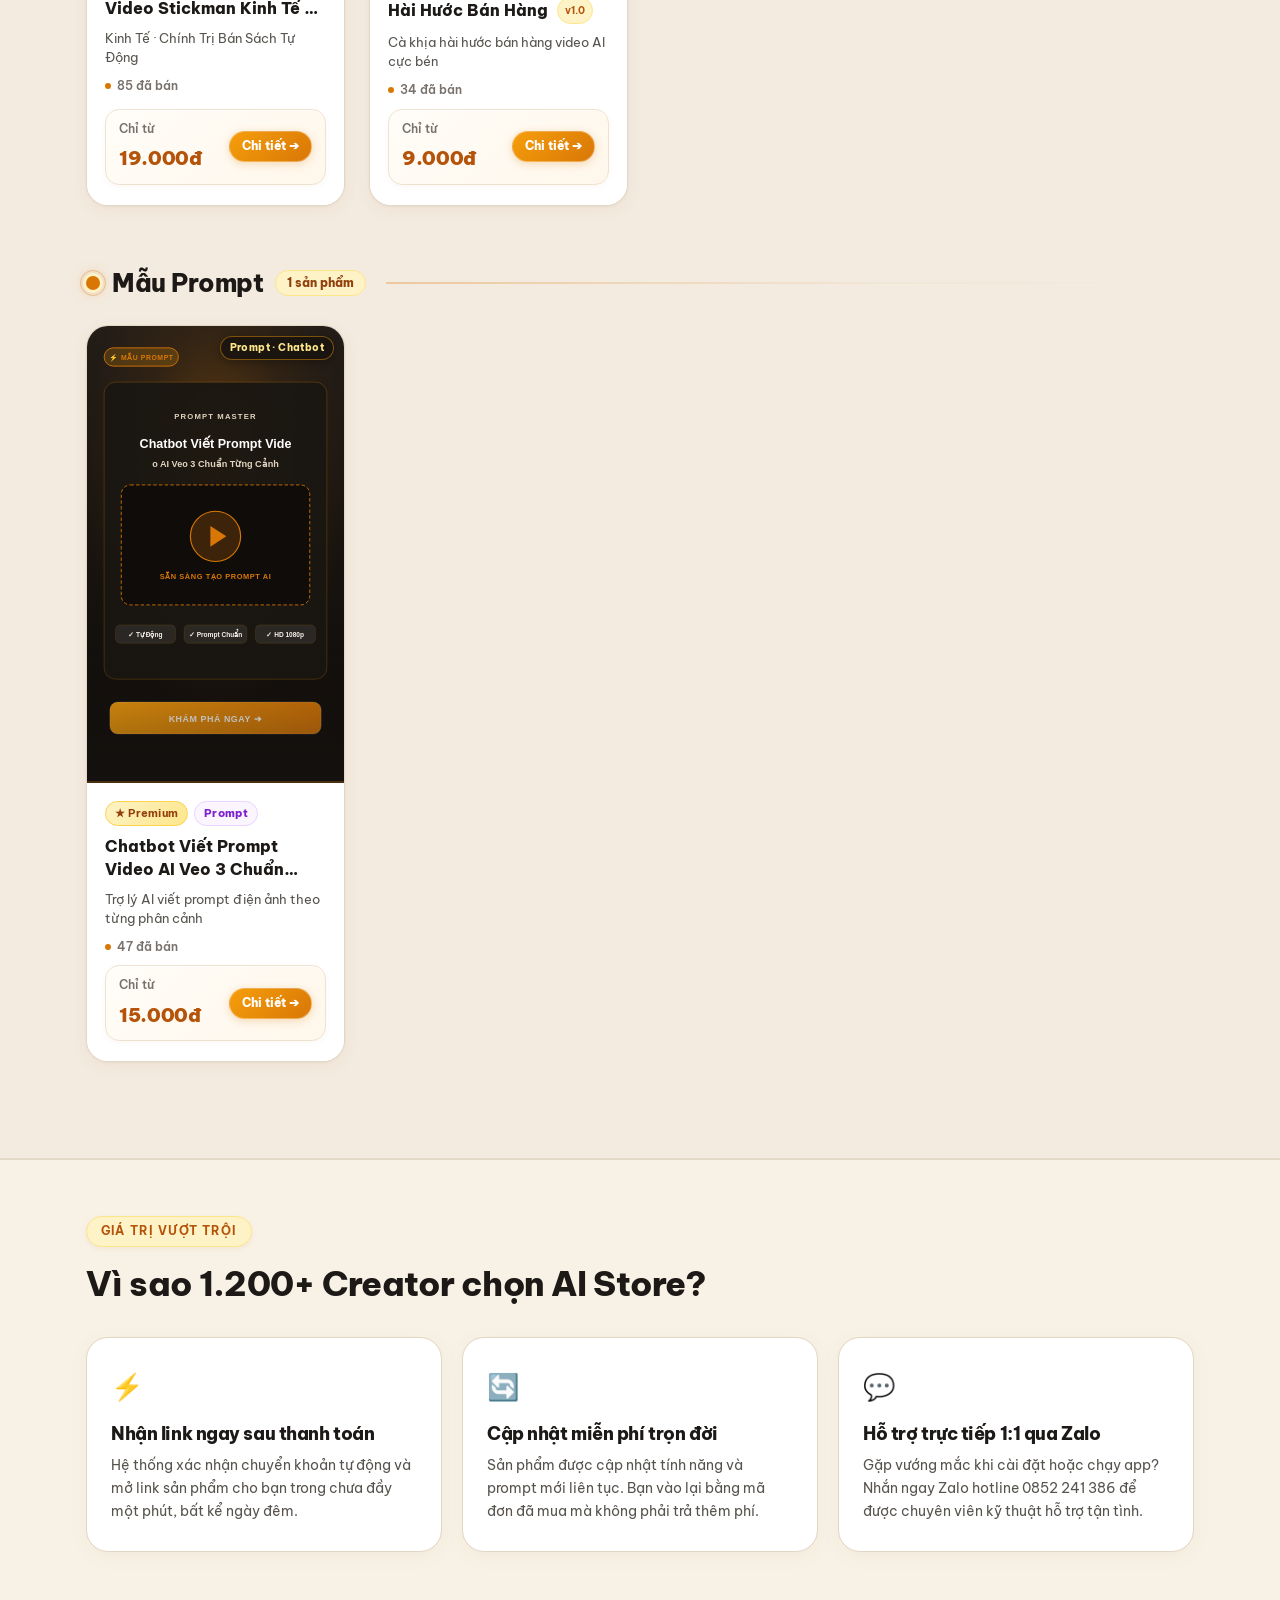
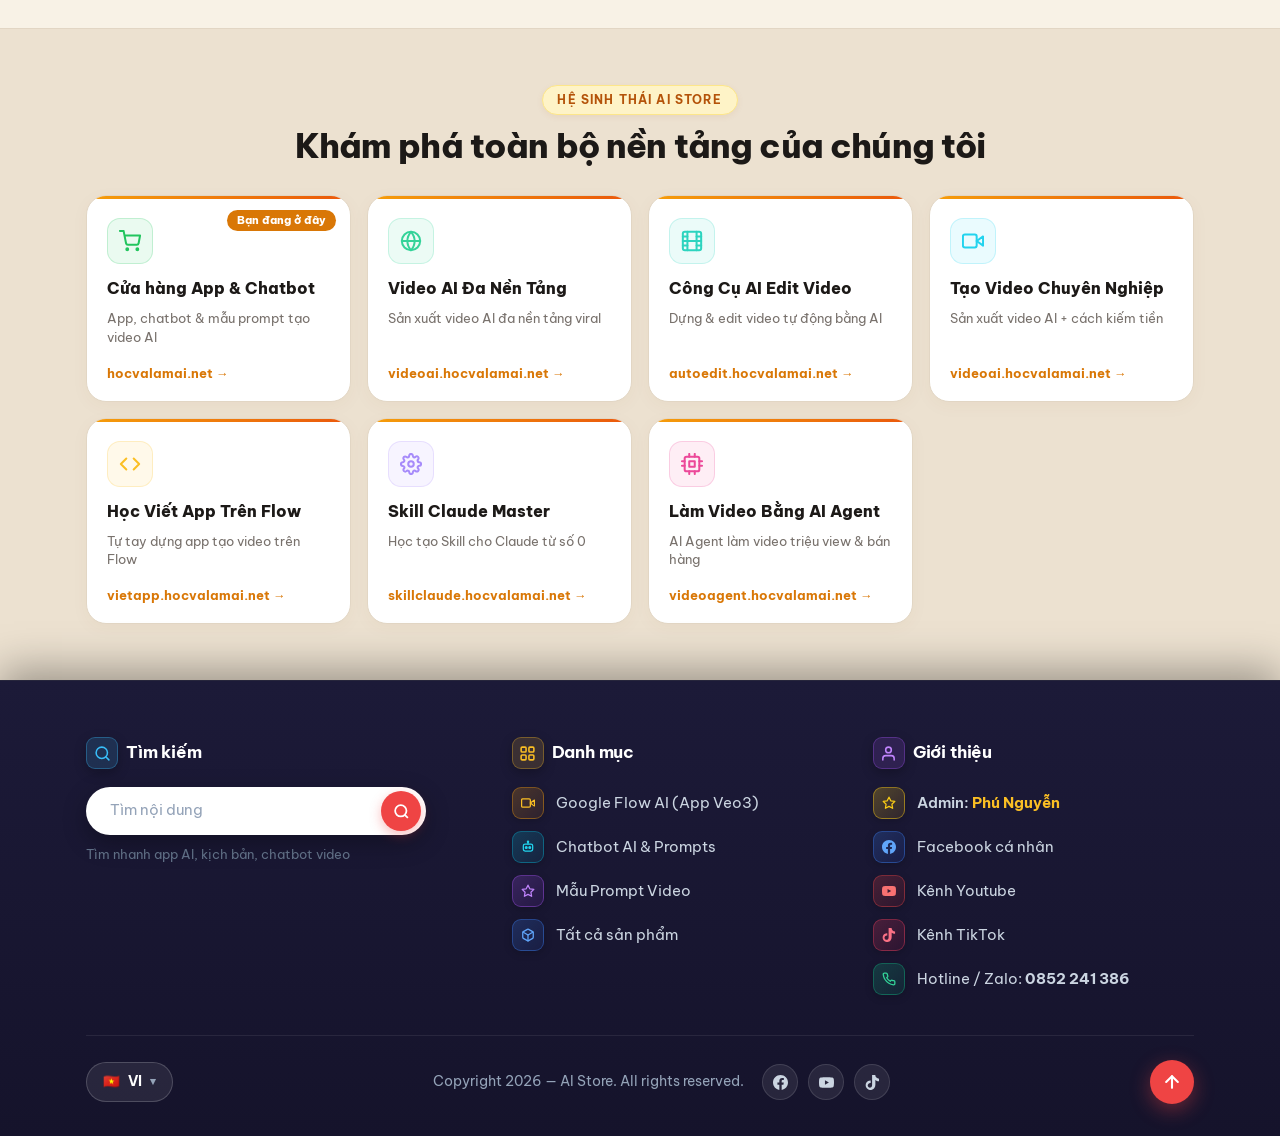
==== commit f9282b2b: "feat: Cap nhat thuong hieu AI Store, Admin Phu Nguyen, Zalo 0852241386, mac dinh VietinBank va toi u" ====
--- a/index.html
+++ b/index.html
@@ -3,8 +3,8 @@
 <head>
   <meta charset="UTF-8">
   <meta name="viewport" content="width=device-width, initial-scale=1.0">
-  <title>AI Center Store — Kho App &amp; Chatbot Tạo Video AI</title>
-  <meta name="description" content="AI Center · Kết Nối Tương Lai — Google Flow & Apps · Chatbot AI. Mua một lần, nhận link tự động ngay sau thanh toán. Hotline 0996 358 358.">
+  <title>AI Store — Kho App &amp; Chatbot Tạo Video AI</title>
+  <meta name="description" content="AI Store · Kết Nối Tương Lai — Google Flow & Apps · Chatbot AI. Mua một lần, nhận link tự động ngay sau thanh toán. Hotline 0852 241 386.">
   <meta name="referrer" content="strict-origin-when-cross-origin">
   
   <!-- Google Fonts: Be Vietnam Pro & Montserrat -->
@@ -41,7 +41,7 @@
       <a class="brand" href="index.html">
         <span class="brand-mark" aria-hidden="true">🤖</span>
         <span>
-          <span class="brand-name">AI Center Store</span>
+          <span class="brand-name">AI Store</span>
           <span class="brand-sub" data-i18n="brand_sub">App &amp; Chatbot tạo video AI</span>
         </span>
       </a>
@@ -72,7 +72,7 @@
             <span class="beacon-core"></span>
             <span class="beacon-ring"></span>
           </span>
-          <span class="pill-text" data-i18n="hero_badge">AI Center Store · Hệ Thống Tự Động Hóa Video Veo 3</span>
+          <span class="pill-text" data-i18n="hero_badge">AI Store · Hệ Thống Tự Động Hóa Video Veo 3</span>
           <span class="pill-tag">v2.5</span>
         </div>
 
@@ -151,11 +151,11 @@
       </div>
     </section>
 
-    <!-- Why Choose AI Center Store Section -->
+    <!-- Why Choose AI Store Section -->
     <section class="section section-why">
       <div class="container">
         <p class="eyebrow" data-i18n="why_eyebrow">GIÁ TRỊ VƯỢT TRỘI</p>
-        <h2 data-i18n="why_title">Vì sao 1.200+ Creator chọn AI Center Store?</h2>
+        <h2 data-i18n="why_title">Vì sao 1.200+ Creator chọn AI Store?</h2>
         <div class="uu-luoi">
           <div class="uu-o">
             <div class="uu-badge-ic">⚡</div>
@@ -170,7 +170,7 @@
           <div class="uu-o">
             <div class="uu-badge-ic">💬</div>
             <h3 data-i18n="why_3_title">Hỗ trợ trực tiếp 1:1 qua Zalo</h3>
-            <p data-i18n="why_3_desc">Gặp vướng mắc khi cài đặt hoặc chạy app? Nhắn ngay Zalo hotline 0996 358 358 để được chuyên viên kỹ thuật hỗ trợ tận tình.</p>
+            <p data-i18n="why_3_desc">Gặp vướng mắc khi cài đặt hoặc chạy app? Nhắn ngay Zalo hotline 0852 241 386 để được chuyên viên kỹ thuật hỗ trợ tận tình.</p>
           </div>
         </div>
       </div>
@@ -179,7 +179,7 @@
     <!-- Ecosystem Hub Section -->
     <section id="he-sinh-thai" class="hst-wrap">
       <div class="container">
-        <p class="eyebrow" style="margin:0 auto 10px;display:table" data-i18n="eco_eyebrow">HỆ SINH THÁI AI CENTER</p>
+        <p class="eyebrow" style="margin:0 auto 10px;display:table" data-i18n="eco_eyebrow">HỆ SINH THÁI AI STORE</p>
         <h2 style="text-align:center;margin-bottom:8px" data-i18n="eco_title">Khám phá toàn bộ nền tảng của chúng tôi</h2>
         <div class="hst-grid" id="hstGrid">
           <!-- Rendered by app.js -->
@@ -268,7 +268,7 @@
                 <li><svg class="ic"><use href="#i-check"/></svg><span data-i18n="detail_p1">Thanh toán chuyển khoản, hệ thống mở link tự động</span></li>
                 <li><svg class="ic"><use href="#i-check"/></svg><span data-i18n="detail_p2">Có mã voucher? Nhập ở bước thanh toán để được giảm ngay</span></li>
                 <li><svg class="ic"><use href="#i-check"/></svg><span data-i18n="detail_p3">Cập nhật phiên bản mới miễn phí — vào lại bằng mã đơn</span></li>
-                <li><svg class="ic"><use href="#i-check"/></svg><span data-i18n="detail_p4">Hỗ trợ cài đặt qua Zalo: 0996 358 358</span></li>
+                <li><svg class="ic"><use href="#i-check"/></svg><span data-i18n="detail_p4">Hỗ trợ cài đặt qua Zalo: 0852 241 386</span></li>
               </ul>
             </aside>
           </div>
@@ -327,82 +327,186 @@
         </div>
 
         <!-- ==== TRANG TÀI KHOẢN (ĐÃ ĐĂNG NHẬP) ==== -->
+        <!-- ==== TRANG TÀI KHOẢN (ĐÃ ĐĂNG NHẬP) ==== -->
         <div id="khuTK">
-          <!-- User Profile Header Card -->
-          <div class="user-header-card">
-            <div class="user-profile-meta">
-              <div class="user-avatar-circle" id="userAvatar">G</div>
-              <div class="user-profile-info">
-                <h1>Tài khoản của tôi</h1>
-                <p>
-                  <span id="tkEmail">ganhteam321@gmail.com</span>
-                  <span style="font-size:11px;font-weight:700;color:var(--mint);background:rgba(217,119,6,0.12);border:1px solid rgba(217,119,6,0.35);padding:1px 8px;border-radius:100px">✓ Đã xác thực</span>
-                </p>
+          <div class="acc-container">
+            <!-- Tiêu đề trang -->
+            <h1 class="acc-page-title">Tài khoản của bạn</h1>
+
+            <!-- Card 1: Thông tin cá nhân & Bảo mật (Ảnh 2) -->
+            <div class="acc-card">
+              <div class="acc-card-header" style="display:flex;align-items:center;justify-content:space-between;margin-bottom:20px;padding-bottom:16px;border-bottom:1px solid rgba(120,80,20,0.08)">
+                <div class="acc-title-wrap" style="display:flex;align-items:center;gap:12px">
+                  <span class="acc-title-icon-badge">
+                    <svg width="19" height="19" viewBox="0 0 24 24" fill="none" stroke="currentColor" stroke-width="2.2"><path d="M20 21v-2a4 4 0 0 0-4-4H8a4 4 0 0 0-4 4v2"></path><circle cx="12" cy="7" r="4"></circle></svg>
+                  </span>
+                  <h3 class="acc-card-title" style="margin:0;font-size:18px;font-weight:800;color:var(--heading)" data-i18n="acc_my_account">Thông tin cá nhân</h3>
+                </div>
+                <!-- Nút đăng xuất đặt góc trên phải ảnh 2 -->
+                <div class="acc-header-right-actions">
+                  <button class="acc-btn-logout-top" id="nutThoat" type="button" title="Đăng xuất khỏi tài khoản" data-i18n="acc_logout">
+                    <svg width="15" height="15" viewBox="0 0 24 24" fill="none" stroke="currentColor" stroke-width="2.2"><path d="M9 21H5a2 2 0 0 1-2-2V5a2 2 0 0 1 2-2h4"></path><polyline points="16 17 21 12 16 7"></polyline><line x1="21" y1="12" x2="9" y2="12"></line></svg>
+                    <span>Đăng xuất</span>
+                  </button>
+                </div>
+              </div>
+
+              <div class="acc-info-list">
+                <!-- 1. Email -->
+                <div class="acc-info-item">
+                  <span class="acc-info-icon-badge acc-icon-email">
+                    <svg width="18" height="18" viewBox="0 0 24 24" fill="none" stroke="currentColor" stroke-width="2.2"><path d="M4 4h16c1.1 0 2 .9 2 2v12c0 1.1-.9 2-2 2H4c-1.1 0-2-.9-2-2V6c0-1.1.9-2 2-2z"></path><polyline points="22,6 12,13 2,6"></polyline></svg>
+                  </span>
+                  <div class="acc-info-body">
+                    <span class="acc-info-text">
+                      <span id="tkEmail">ganhteam321@gmail.com</span>
+                      <span class="acc-badge-verified">✓ Đã xác thực</span>
+                    </span>
+                  </div>
+                </div>
+
+                <!-- 2. Họ và tên -->
+                <div class="acc-info-item">
+                  <span class="acc-info-icon-badge acc-icon-user">
+                    <svg width="18" height="18" viewBox="0 0 24 24" fill="none" stroke="currentColor" stroke-width="2.2"><circle cx="12" cy="7" r="4"></circle><path d="M20 21v-2a4 4 0 0 0-4-4H8a4 4 0 0 0-4 4v2"></path></svg>
+                  </span>
+                  <div class="acc-info-body">
+                    <div class="acc-phone-display-wrap">
+                      <span class="acc-info-text acc-name-text" id="tkHoTen">GIA CÁT LƯỢNG</span>
+                      <button type="button" class="acc-btn-edit-phone" id="btnToggleNameEdit" title="Cập nhật họ và tên">
+                        <svg width="15" height="15" viewBox="0 0 24 24" fill="none" stroke="currentColor" stroke-width="2.2"><path d="M12 20h9"></path><path d="M16.5 3.5a2.121 2.121 0 0 1 3 3L7 19l-4 1 1-4L16.5 3.5z"></path></svg>
+                      </button>
+                    </div>
+                    <!-- Khung sửa tên (ẩn mặc định, bấm bút để mở) -->
+                    <div id="boSungTen" style="display:none;margin-top:10px">
+                      <div style="display:flex;gap:8px;align-items:center;flex-wrap:wrap">
+                        <input class="input" id="bs_ten" type="text" placeholder="Nhập họ và tên mới" style="min-height:40px;flex:1;min-width:200px;font-size:13.5px">
+                        <button class="btn btn-primary" id="btnSaveName" type="button" style="min-height:40px;padding:0 18px;font-size:13.5px">Lưu tên</button>
+                        <button class="btn btn-secondary" id="btnCancelName" type="button" style="min-height:40px;padding:0 14px;font-size:13px">Hủy</button>
+                      </div>
+                    </div>
+                  </div>
+                </div>
+
+                <!-- 3. Số điện thoại & Bổ sung -->
+                <div class="acc-info-item">
+                  <span class="acc-info-icon-badge acc-icon-phone">
+                    <svg width="18" height="18" viewBox="0 0 24 24" fill="none" stroke="currentColor" stroke-width="2.2"><path d="M22 16.92v3a2 2 0 0 1-2.18 2 19.79 19.79 0 0 1-8.63-3.07 19.5 19.5 0 0 1-6-6 19.79 19.79 0 0 1-3.07-8.67A2 2 0 0 1 4.11 2h3a2 2 0 0 1 2 1.72 12.84 12.84 0 0 0 .7 2.81 2 2 0 0 1-.45 2.11L8.09 9.91a16 16 0 0 0 6 6l1.27-1.27a2 2 0 0 1 2.11-.45 12.84 12.84 0 0 0 2.81.7A2 2 0 0 1 22 16.92z"></path></svg>
+                  </span>
+                  <div class="acc-info-body">
+                    <div class="acc-phone-display-wrap">
+                      <span class="acc-info-text" id="tkPhoneDisplay">Chưa có số điện thoại</span>
+                      <button type="button" class="acc-btn-edit-phone" id="btnTogglePhoneEdit" title="Cập nhật số điện thoại">
+                        <svg width="15" height="15" viewBox="0 0 24 24" fill="none" stroke="currentColor" stroke-width="2.2"><path d="M12 20h9"></path><path d="M16.5 3.5a2.121 2.121 0 0 1 3 3L7 19l-4 1 1-4L16.5 3.5z"></path></svg>
+                      </button>
+                    </div>
+                    <p class="acc-sub-caption">Số điện thoại này sẽ hiển thị làm Zalo liên hệ cho các sản phẩm bạn tạo và nhận hỗ trợ đơn hàng</p>
+
+                    <!-- Khung nhập / sửa số điện thoại (ẩn mặc định, bấm bút để mở) -->
+                    <div id="boSungSdt" style="display:none;margin-top:10px">
+                      <div style="display:flex;gap:8px;align-items:center;flex-wrap:wrap">
+                        <input class="input" id="bs_sdt" type="tel" placeholder="Nhập số điện thoại (VD: 0912345678)" style="min-height:40px;flex:1;min-width:200px;font-size:13.5px">
+                        <button class="btn btn-primary" id="bsNut" type="button" style="min-height:40px;padding:0 18px;font-size:13.5px">Lưu số điện thoại</button>
+                        <button class="btn btn-secondary" id="btnCancelPhone" type="button" style="min-height:40px;padding:0 14px;font-size:13px">Hủy</button>
+                      </div>
+                    </div>
+                  </div>
+                </div>
+
+                <!-- 4. Bảo mật tài khoản (ẩn ô nhập đi giống số điện thoại) -->
+                <div class="acc-info-item">
+                  <span class="acc-info-icon-badge acc-icon-lock">
+                    <svg width="18" height="18" viewBox="0 0 24 24" fill="none" stroke="currentColor" stroke-width="2.2"><rect x="3" y="11" width="18" height="11" rx="2" ry="2"></rect><path d="M7 11V7a5 5 0 0 1 10 0v4"></path></svg>
+                  </span>
+                  <div class="acc-info-body">
+                    <div class="acc-phone-display-wrap">
+                      <span class="acc-info-text" style="font-weight:700;color:var(--heading)" data-i18n="acc_security">Bảo mật tài khoản</span>
+                      <button type="button" class="acc-btn-edit-phone" id="btnTogglePassEdit" title="Đổi mật khẩu">
+                        <svg width="15" height="15" viewBox="0 0 24 24" fill="none" stroke="currentColor" stroke-width="2.2"><path d="M12 20h9"></path><path d="M16.5 3.5a2.121 2.121 0 0 1 3 3L7 19l-4 1 1-4L16.5 3.5z"></path></svg>
+                      </button>
+                    </div>
+                    <p class="acc-sub-caption">Mật khẩu dùng để đăng nhập và bảo vệ tài khoản của bạn</p>
+
+                    <!-- Khung nhập đổi mật khẩu (ẩn mặc định giống số điện thoại, bấm bút để mở) -->
+                    <div id="khungDoiMK" style="display:none;margin-top:10px">
+                      <form id="doiMKForm" style="display:flex;gap:8px;align-items:center;flex-wrap:wrap">
+                        <input class="input" id="bm1" type="password" minlength="6" placeholder="Nhập mật khẩu mới (tối thiểu 6 ký tự)" style="min-height:40px;flex:1;min-width:200px;font-size:13.5px" required>
+                        <button class="btn btn-primary" type="submit" id="bmNut" style="min-height:40px;padding:0 18px;font-size:13.5px;font-weight:700;white-space:nowrap">Lưu mật khẩu</button>
+                        <button class="btn btn-secondary" id="btnCancelPass" type="button" style="min-height:40px;padding:0 14px;font-size:13px">Hủy</button>
+                      </form>
+                    </div>
+                  </div>
+                </div>
+
+                <!-- 5. Ngày tham gia -->
+                <div class="acc-info-item">
+                  <span class="acc-info-icon-badge acc-icon-calendar">
+                    <svg width="18" height="18" viewBox="0 0 24 24" fill="none" stroke="currentColor" stroke-width="2.2"><rect x="3" y="4" width="18" height="18" rx="2" ry="2"></rect><line x1="16" y1="2" x2="16" y2="6"></line><line x1="8" y1="2" x2="8" y2="6"></line><line x1="3" y1="10" x2="21" y2="10"></line></svg>
+                  </span>
+                  <div class="acc-info-body">
+                    <span class="acc-info-text">Tham gia từ <strong id="tkNgayThamGia">05 tháng 09 2026</strong></span>
+                  </div>
+                </div>
               </div>
             </div>
-            <div style="display:flex;align-items:center;gap:10px">
-              <button class="btn btn-secondary btn-sm" id="nutThoat" type="button" style="color:var(--danger);border-color:rgba(239,68,68,0.3)">Đăng xuất</button>
+
+            <!-- Bento Stats Grid (3 Hộp tương tác) -->
+            <div class="acc-stats-grid">
+              <!-- Hộp 1: Tổng đơn hàng -->
+              <div class="acc-stat-card active" id="statCardAllOrders" role="button" tabindex="0" title="Bấm để xem danh sách tất cả đơn hàng">
+                <div class="acc-stat-icon-wrap acc-stat-purple">
+                  <svg width="22" height="22" viewBox="0 0 24 24" fill="none" stroke="currentColor" stroke-width="2.2"><path d="M21 16V8a2 2 0 0 0-1-1.73l-7-4a2 2 0 0 0-2 0l-7 4A2 2 0 0 0 3 8v8a2 2 0 0 0 1 1.73l7 4a2 2 0 0 0 2 0l7-4A2 2 0 0 0 21 16z"></path><polyline points="3.27 6.96 12 12.01 20.73 6.96"></polyline><line x1="12" y1="22.08" x2="12" y2="12"></line></svg>
+                </div>
+                <div class="acc-stat-content">
+                  <div class="acc-stat-num" id="tkTongDon">0</div>
+                  <div class="acc-stat-label" data-i18n="acc_stat_orders">Tổng đơn hàng</div>
+                </div>
+              </div>
+
+              <!-- Hộp 2: Chờ thanh toán -->
+              <div class="acc-stat-card" id="statCardPendingOrders" role="button" tabindex="0" title="Bấm để xem đơn hàng chờ thanh toán">
+                <div class="acc-stat-icon-wrap acc-stat-amber">
+                  <svg width="22" height="22" viewBox="0 0 24 24" fill="none" stroke="currentColor" stroke-width="2.2"><circle cx="12" cy="12" r="10"></circle><polyline points="12 6 12 12 16 14"></polyline></svg>
+                </div>
+                <div class="acc-stat-content">
+                  <div class="acc-stat-num" id="tkChoThanhToan">0</div>
+                  <div class="acc-stat-label" data-i18n="acc_stat_pending">Chờ thanh toán</div>
+                </div>
+              </div>
+
+              <!-- Hộp 3: Đã lưu -->
+              <div class="acc-stat-card" id="statCardSavedProducts" role="button" tabindex="0" title="Bấm để xem sản phẩm đã lưu">
+                <div class="acc-stat-icon-wrap acc-stat-emerald">
+                  <svg width="22" height="22" viewBox="0 0 24 24" fill="none" stroke="currentColor" stroke-width="2.2"><path d="M19 21l-7-5-7 5V5a2 2 0 0 1 2-2h10a2 2 0 0 1 2 2z"></path></svg>
+                </div>
+                <div class="acc-stat-content">
+                  <div class="acc-stat-num" id="tkDaLuu">0</div>
+                  <div class="acc-stat-label" data-i18n="acc_stat_saved">Đã lưu</div>
+                </div>
+              </div>
             </div>
-          </div>
-
-          <!-- Alert bổ sung số điện thoại -->
-          <div id="boSungSdt" style="max-width:860px;margin:0 auto 20px;padding:18px 22px;border-radius:16px;background:linear-gradient(135deg,#FFFBEB,#FEF3C7);border:1px solid #FDE68A">
-            <p style="font-weight:700;margin-bottom:4px;font-size:15px;color:#92400E">📱 Bổ sung số điện thoại</p>
-            <p class="caption" style="margin-bottom:12px;color:#78350F">Tài khoản của bạn chưa có số điện thoại. Vui lòng bổ sung để nhận hỗ trợ và mã kích hoạt.</p>
-            <div style="display:flex;gap:10px;flex-wrap:wrap;align-items:flex-end">
-              <div class="field" style="flex:1;min-width:200px;margin:0">
-                <label for="bs_sdt" style="font-size:12px">Số điện thoại</label>
-                <input class="input" id="bs_sdt" type="tel" placeholder="0912345678" style="min-height:42px">
-              </div>
-              <button class="btn btn-primary" id="bsNut" type="button" style="min-height:42px;padding:0 18px;font-size:14px">Lưu số điện thoại</button>
+
+            <!-- Khu vực nội dung tương ứng theo Tab (Lịch sử giao dịch / Chờ thanh toán / Đã lưu) -->
+            <div id="accTabSection" style="margin-top:28px">
+              <div style="display:flex;align-items:center;justify-content:space-between;margin-bottom:16px;flex-wrap:wrap;gap:8px">
+                <div>
+                  <h3 style="font-size:19px;font-weight:800;color:var(--heading);margin:0" id="accTabHeading">Lịch sử giao dịch</h3>
+                  <p class="caption" id="accTabSubHeading" style="margin-top:3px;margin-bottom:0">Hiển thị tối đa 10 đơn hàng trên mỗi trang</p>
+                </div>
+                <span class="acc-tab-count-badge" id="accTabCountBadge">0 mục</span>
+              </div>
+
+              <div id="dsDon">
+                <!-- Rendered by app.js -->
+              </div>
+
+              <!-- Thanh phân trang (xuất hiện khi có > 10 mục) -->
+              <div class="acc-pagination" id="accPagination" style="display:none">
+                <!-- Rendered by app.js -->
+              </div>
             </div>
           </div>
-
-          <!-- 3 Hộp thống kê -->
-          <div class="thongke">
-            <div class="o">
-              <div style="font-size:22px;margin-bottom:6px">📦</div>
-              <p class="so" id="tkTongDon">3</p>
-              <p class="nh">Tổng đơn hàng</p>
-            </div>
-            <div class="o">
-              <div style="font-size:22px;margin-bottom:6px">💳</div>
-              <p class="so" id="tkTongTien">9.000đ</p>
-              <p class="nh">Tổng chi tiêu</p>
-            </div>
-            <div class="o">
-              <div style="font-size:22px;margin-bottom:6px">⚡</div>
-              <p class="so" id="tkGanNhat">8/9/2026</p>
-              <p class="nh">Giao dịch gần nhất</p>
-            </div>
-          </div>
-
-          <!-- 2 Cột: Gói thành viên & Bảo mật -->
-          <div class="tk-luoi">
-            <div class="tk-o">
-              <h3>Gói thành viên</h3>
-              <p class="caption" style="margin-bottom:14px">Bạn chưa có gói thành viên.</p>
-              <a class="btn btn-primary btn-sm" href="#san-pham">Xem sản phẩm</a>
-            </div>
-
-            <div class="tk-o">
-              <h3>Bảo mật</h3>
-              <form id="doiMKForm">
-                <div class="field">
-                  <label for="bm1" style="font-size:12.5px">Mật khẩu mới</label>
-                  <input class="input" id="bm1" type="password" minlength="6" placeholder="Nhập mật khẩu mới" style="min-height:42px" required>
-                </div>
-                <button class="btn btn-secondary btn-sm" type="submit" id="bmNut">Đổi mật khẩu</button>
-              </form>
-            </div>
-          </div>
-
-          <!-- Lịch sử mua hàng -->
-          <div style="max-width:860px;margin:28px auto 0">
-            <h3 style="font-size:18px;margin-bottom:14px">Lịch sử mua hàng</h3>
-            <div id="dsDon">
-              <!-- Rendered by app.js -->
-            </div>
+        </div>
           </div>
         </div>
 
@@ -428,7 +532,7 @@
   </div>
 
   <!-- Floating Zalo Consultation Button -->
-  <a class="zalo-float" href="https://zalo.me/0996358358" target="_blank" rel="noopener">
+  <a class="zalo-float" href="https://zalo.me/0852241386" target="_blank" rel="noopener">
     <svg viewBox="0 0 32 32">
       <path d="M16 2C8.268 2 2 7.82 2 15c0 3.738 1.69 7.126 4.453 9.493L5.05 28.95a1 1 0 0 0 1.298 1.258l5.05-2.02A14.9 14.9 0 0 0 16 28c7.732 0 14-5.82 14-13S23.732 2 16 2zm-4.5 9h9a1 1 0 1 1 0 2h-6.172l6.879 6.879A1 1 0 0 1 20.5 21h-9a1 1 0 1 1 0-2h6.172l-6.879-6.879A1 1 0 0 1 11.5 11z"/>
     </svg>
@@ -551,7 +655,7 @@
                 <span class="f-icon-badge f-icon-gold">
                   <svg width="14" height="14" viewBox="0 0 24 24" fill="none" stroke="currentColor" stroke-width="2.2" stroke-linecap="round" stroke-linejoin="round"><path d="M12 2l3.09 6.26L22 9.27l-5 4.87 1.18 6.88L12 17.77l-6.18 3.25L7 14.14 2 9.27l6.91-1.01L12 2z"></path></svg>
                 </span>
-                <span>Admin: <b id="footerAuthorName" class="footer-author-highlight">Xuân Linh</b></span>
+                <span>Admin: <b id="footerAuthorName" class="footer-author-highlight">Phú Nguyễn</b></span>
               </span>
             </li>
             <li>
@@ -579,11 +683,11 @@
               </a>
             </li>
             <li>
-              <a id="footerLinkZalo" href="https://zalo.me/0996358358" target="_blank" rel="noopener">
+              <a id="footerLinkZalo" href="https://zalo.me/0852241386" target="_blank" rel="noopener">
                 <span class="f-icon-badge f-icon-zalo">
                   <svg width="14" height="14" viewBox="0 0 24 24" fill="none" stroke="currentColor" stroke-width="2.2" stroke-linecap="round" stroke-linejoin="round"><path d="M22 16.92v3a2 2 0 0 1-2.18 2 19.79 19.79 0 0 1-8.63-3.07 19.5 19.5 0 0 1-6-6 19.79 19.79 0 0 1-3.07-8.67A2 2 0 0 1 4.11 2h3a2 2 0 0 1 2 1.72 12.84 12.84 0 0 0 .7 2.81 2 2 0 0 1-.45 2.11L8.09 9.91a16 16 0 0 0 6 6l1.27-1.27a2 2 0 0 1 2.11-.45 12.84 12.84 0 0 0 2.81.7A2 2 0 0 1 22 16.92z"></path></svg>
                 </span>
-                <span>Hotline / Zalo: <b id="footerAuthorPhone">0996 358 358</b></span>
+                <span>Hotline / Zalo: <b id="footerAuthorPhone">0852 241 386</b></span>
               </a>
             </li>
           </ul>
@@ -614,7 +718,7 @@
 
         <!-- Center: Copyright & Social Buttons -->
         <div class="footer-center-section">
-          <p class="footer-copy-text" data-i18n="footer_copyright">Copyright 2026 — AI Center Store. All rights reserved.</p>
+          <p class="footer-copy-text" data-i18n="footer_copyright">Copyright 2026 — AI Store. All rights reserved.</p>
           <div class="footer-social-circles">
             <a id="footerSocialFb" href="https://www.facebook.com" target="_blank" rel="noopener" class="social-circle-link" aria-label="Facebook">
               <svg width="15" height="15" fill="currentColor" viewBox="0 0 24 24"><path d="M24 12.073c0-6.627-5.373-12-12-12s-12 5.373-12 12c0 5.99 4.388 10.954 10.125 11.854v-8.385H7.078v-3.47h3.047V9.43c0-3.007 1.792-4.669 4.533-4.669 1.312 0 2.686.235 2.686.235v2.953H15.83c-1.491 0-1.956.925-1.956 1.874v2.25h3.328l-.532 3.47h-2.796v8.385C19.612 23.027 24 18.062 24 12.073z"/></svg>
--- a/css/style.css
+++ b/css/style.css
@@ -1912,7 +1912,456 @@
   text-decoration: underline;
 }
 
-/* User Profile Header Card */
+/* =============================================================================
+   NEW ACCOUNT PAGE LAYOUT (ADAPTED FROM IMAGE 2 WITH IMAGE 1'S WARM AESTHETICS)
+   ============================================================================= */
+
+.acc-container {
+  max-width: 880px;
+  margin: 0 auto;
+}
+
+.acc-page-title {
+  font-size: 26px;
+  font-weight: 800;
+  color: var(--heading);
+  margin-bottom: 22px;
+  line-height: 1.25;
+}
+
+.acc-card {
+  background: #FFFFFF;
+  border: 1.5px solid var(--border);
+  border-radius: 16px;
+  padding: 14px 18px;
+  margin-bottom: 16px;
+  box-shadow: 0 4px 18px rgba(120, 80, 20, 0.04);
+  transition: transform 0.2s ease, box-shadow 0.2s ease;
+}
+
+.acc-card:hover {
+  box-shadow: 0 6px 24px rgba(120, 80, 20, 0.07);
+}
+
+.acc-card-header {
+  display: flex;
+  align-items: center;
+  justify-content: space-between;
+  margin-bottom: 10px;
+}
+
+.acc-card-title {
+  display: flex;
+  align-items: center;
+  gap: 10px;
+  font-size: 17px;
+  font-weight: 800;
+  color: var(--heading);
+  margin: 0;
+}
+
+.acc-title-icon-badge {
+  width: 30px;
+  height: 30px;
+  border-radius: 8px;
+  background: linear-gradient(135deg, #FEF3C7 0%, #FDE68A 100%);
+  border: 1px solid rgba(245, 158, 11, 0.4);
+  color: #B45309;
+  display: flex;
+  align-items: center;
+  justify-content: center;
+  box-shadow: 0 2px 6px rgba(245, 158, 11, 0.15);
+  flex-shrink: 0;
+}
+
+.acc-title-icon-badge svg {
+  width: 16px;
+  height: 16px;
+}
+
+.acc-header-right-actions {
+  display: flex;
+  align-items: center;
+  gap: 10px;
+}
+
+/* Nút đăng xuất góc trên bên phải Card 1 */
+.acc-btn-logout-top {
+  background: #FFF5F5;
+  color: #DC2626;
+  border: 1.5px solid rgba(239, 68, 68, 0.32);
+  border-radius: 8px;
+  padding: 5px 12px;
+  font-weight: 700;
+  font-size: 12px;
+  cursor: pointer;
+  display: inline-flex;
+  align-items: center;
+  gap: 5px;
+  transition: all 0.2s cubic-bezier(0.16, 1, 0.3, 1);
+  box-shadow: 0 1px 4px rgba(239, 68, 68, 0.08);
+}
+
+.acc-btn-logout-top:hover {
+  background: #FEE2E2;
+  border-color: #DC2626;
+  color: #B91C1C;
+  transform: translateY(-1px);
+  box-shadow: 0 3px 10px rgba(239, 68, 68, 0.16);
+}
+
+.acc-avatar-small {
+  width: 34px;
+  height: 34px;
+  border-radius: 50%;
+  background: linear-gradient(135deg, #F59E0B, #D97706);
+  color: #FFFFFF;
+  font-size: 15px;
+  font-weight: 800;
+  display: flex;
+  align-items: center;
+  justify-content: center;
+  box-shadow: 0 2px 8px rgba(217, 119, 6, 0.28);
+  overflow: hidden;
+  flex-shrink: 0;
+}
+
+/* Rows in Card 1 (Thu nhỏ theo chiều dọc) */
+.acc-info-list {
+  display: flex;
+  flex-direction: column;
+  gap: 5px;
+}
+
+.acc-info-item {
+  display: flex;
+  align-items: center;
+  gap: 10px;
+  padding: 6px 12px;
+  border-radius: 9px;
+  background: #FAF7F2;
+  border: 1px solid rgba(120, 80, 20, 0.05);
+  transition: all 0.2s ease;
+  min-height: 38px;
+}
+
+.acc-info-item:hover {
+  background: #F5EFE6;
+  border-color: rgba(245, 158, 11, 0.2);
+}
+
+/* Redesigned Compact Modern Icon Badges */
+.acc-info-icon-badge {
+  width: 28px;
+  height: 28px;
+  border-radius: 7px;
+  display: flex;
+  align-items: center;
+  justify-content: center;
+  flex-shrink: 0;
+  box-shadow: 0 1px 3px rgba(0, 0, 0, 0.04);
+}
+
+.acc-info-icon-badge svg {
+  width: 14px;
+  height: 14px;
+}
+
+.acc-icon-email {
+  background: linear-gradient(135deg, #FFFBEB 0%, #FEF3C7 100%);
+  border: 1px solid rgba(245, 158, 11, 0.35);
+  color: #D97706;
+}
+
+.acc-icon-user {
+  background: linear-gradient(135deg, #EEF2FF 0%, #E0E7FF 100%);
+  border: 1px solid rgba(99, 102, 241, 0.3);
+  color: #4F46E5;
+}
+
+.acc-icon-phone {
+  background: linear-gradient(135deg, #ECFDF5 0%, #D1FAE5 100%);
+  border: 1px solid rgba(16, 185, 129, 0.3);
+  color: #059669;
+}
+
+.acc-icon-lock {
+  background: linear-gradient(135deg, #FFF1F2 0%, #FFE4E6 100%);
+  border: 1px solid rgba(244, 63, 94, 0.3);
+  color: #E11D48;
+}
+
+.acc-icon-calendar {
+  background: linear-gradient(135deg, #F0F9FF 0%, #E0F2FE 100%);
+  border: 1px solid rgba(14, 165, 233, 0.3);
+  color: #0284C7;
+}
+
+.acc-info-body {
+  flex: 1;
+  min-width: 0;
+}
+
+.acc-info-text {
+  font-size: 13px;
+  font-weight: 600;
+  display: inline-flex;
+  align-items: center;
+  gap: 6px;
+  flex-wrap: wrap;
+}
+
+.acc-name-text {
+  font-size: 13.5px;
+  font-weight: 800;
+  letter-spacing: 0.02em;
+  color: var(--heading);
+}
+
+.acc-sub-caption {
+  font-size: 11.5px;
+  color: var(--muted);
+  margin-top: 1px;
+  margin-bottom: 0;
+  line-height: 1.3;
+}
+
+.acc-badge-verified {
+  font-size: 10.5px;
+  font-weight: 700;
+  color: #D97706;
+  background: rgba(217, 119, 6, 0.1);
+  border: 1px solid rgba(217, 119, 6, 0.3);
+  padding: 1px 7px;
+  border-radius: 100px;
+  display: inline-flex;
+  align-items: center;
+  gap: 4px;
+}
+
+.acc-phone-display-wrap {
+  display: flex;
+  align-items: center;
+  gap: 6px;
+}
+
+.acc-btn-edit-phone {
+  background: none;
+  border: none;
+  color: #D97706;
+  cursor: pointer;
+  padding: 2px 5px;
+  border-radius: 5px;
+  display: inline-flex;
+  align-items: center;
+  justify-content: center;
+  transition: all 0.2s ease;
+}
+
+.acc-btn-edit-phone:hover {
+  background: rgba(217, 119, 6, 0.12);
+  transform: scale(1.1);
+}
+
+/* Floating Save/Bookmark Button on Video (Image 3) */
+.btn-save-video-corner {
+  position: absolute;
+  top: 14px;
+  right: 14px;
+  z-index: 25;
+  width: 42px;
+  height: 42px;
+  border-radius: 50%;
+  background: rgba(15, 23, 42, 0.72);
+  backdrop-filter: blur(8px);
+  -webkit-backdrop-filter: blur(8px);
+  border: 1.5px solid rgba(255, 255, 255, 0.3);
+  color: #FFFFFF;
+  display: flex;
+  align-items: center;
+  justify-content: center;
+  cursor: pointer;
+  transition: all 0.25s cubic-bezier(0.16, 1, 0.3, 1);
+  box-shadow: 0 6px 18px rgba(0, 0, 0, 0.4);
+}
+
+.btn-save-video-corner:hover {
+  background: rgba(15, 23, 42, 0.95);
+  border-color: #F59E0B;
+  color: #F59E0B;
+  transform: scale(1.1);
+}
+
+.btn-save-video-corner.saved {
+  background: #F59E0B;
+  border-color: #D97706;
+  color: #FFFFFF;
+  box-shadow: 0 4px 18px rgba(245, 158, 11, 0.55);
+}
+
+/* Bento Stats Grid & Interactive Tabs */
+.acc-stats-grid {
+  display: grid;
+  grid-template-columns: repeat(3, 1fr);
+  gap: 16px;
+  margin-bottom: 20px;
+}
+
+@media (max-width: 768px) {
+  .acc-stats-grid {
+    grid-template-columns: 1fr;
+  }
+}
+
+.acc-stat-card {
+  background: #FFFFFF;
+  border: 1.5px solid var(--border);
+  border-radius: 20px;
+  padding: 20px 22px;
+  display: flex;
+  align-items: center;
+  gap: 16px;
+  box-shadow: 0 4px 20px rgba(120, 80, 20, 0.04);
+  transition: all 0.2s ease;
+  cursor: pointer;
+  user-select: none;
+}
+
+.acc-stat-card:hover {
+  transform: translateY(-2px);
+  border-color: #F59E0B;
+}
+
+.acc-stat-card.active {
+  border-color: #F59E0B;
+  background: #FFFDF9;
+  box-shadow: 0 6px 24px rgba(245, 158, 11, 0.16);
+  transform: translateY(-2px);
+}
+
+.acc-stat-icon-wrap {
+  width: 50px;
+  height: 50px;
+  border-radius: 16px;
+  display: flex;
+  align-items: center;
+  justify-content: center;
+  flex-shrink: 0;
+}
+
+.acc-stat-purple {
+  background: rgba(139, 92, 246, 0.12);
+  color: #7c3aed;
+}
+
+.acc-stat-amber {
+  background: rgba(245, 158, 11, 0.15);
+  color: #d97706;
+}
+
+.acc-stat-emerald {
+  background: rgba(16, 185, 129, 0.12);
+  color: #059669;
+}
+
+.acc-stat-content {
+  min-width: 0;
+}
+
+.acc-stat-num {
+  font-size: 24px;
+  font-weight: 800;
+  color: var(--heading);
+  line-height: 1.2;
+}
+
+.acc-stat-label {
+  font-size: 13px;
+  color: var(--muted);
+  margin-top: 3px;
+}
+
+/* Tab count badge */
+.acc-tab-count-badge {
+  font-size: 12px;
+  font-weight: 700;
+  color: #D97706;
+  background: rgba(217, 119, 6, 0.1);
+  border: 1px solid rgba(217, 119, 6, 0.3);
+  padding: 3px 10px;
+  border-radius: 100px;
+}
+
+/* Pagination */
+.acc-pagination {
+  display: flex;
+  align-items: center;
+  justify-content: center;
+  gap: 8px;
+  margin-top: 24px;
+  margin-bottom: 8px;
+  flex-wrap: wrap;
+}
+
+.acc-page-btn {
+  min-width: 38px;
+  height: 38px;
+  padding: 0 12px;
+  border-radius: 10px;
+  border: 1.5px solid var(--border);
+  background: #FFFFFF;
+  color: var(--heading);
+  font-size: 13.5px;
+  font-weight: 700;
+  cursor: pointer;
+  display: flex;
+  align-items: center;
+  justify-content: center;
+  transition: all 0.2s ease;
+}
+
+.acc-page-btn:hover:not(:disabled) {
+  border-color: #F59E0B;
+  color: #D97706;
+  background: #FFFBEB;
+}
+
+.acc-page-btn.active {
+  background: linear-gradient(135deg, #F59E0B, #D97706);
+  border-color: #D97706;
+  color: #FFFFFF;
+  box-shadow: 0 3px 10px rgba(217, 119, 6, 0.3);
+}
+
+.acc-page-btn:disabled {
+  opacity: 0.4;
+  cursor: not-allowed;
+}
+
+/* Đăng xuất button */
+.acc-btn-logout {
+  background: #FFFFFF;
+  color: #EF4444;
+  border: 1.5px solid rgba(239, 68, 68, 0.35);
+  border-radius: 12px;
+  padding: 10px 24px;
+  font-weight: 700;
+  font-size: 14px;
+  cursor: pointer;
+  display: inline-flex;
+  align-items: center;
+  gap: 8px;
+  transition: all 0.2s ease;
+  box-shadow: 0 2px 8px rgba(239, 68, 68, 0.06);
+}
+
+.acc-btn-logout:hover {
+  background: rgba(239, 68, 68, 0.08);
+  border-color: #EF4444;
+  transform: translateY(-1px);
+}
+
+/* Legacy fallback styles for compatibility */
 .user-header-card {
   max-width: 880px;
   margin: 0 auto 24px;
@@ -1927,11 +2376,7 @@
   flex-wrap: wrap;
   box-shadow: 0 4px 20px rgba(120, 80, 20, 0.05);
 }
-.user-profile-meta {
-  display: flex;
-  align-items: center;
-  gap: 16px;
-}
+.user-profile-meta { display: flex; align-items: center; gap: 16px; }
 .user-avatar-circle {
   width: 50px;
   height: 50px;
@@ -1946,89 +2391,16 @@
   box-shadow: 0 4px 14px rgba(217, 119, 6, 0.35);
   flex-shrink: 0;
 }
-.user-profile-info h1 {
-  font-size: 21px;
-  font-weight: 800;
-  color: var(--heading);
-  line-height: 1.25;
-}
-.user-profile-info p {
-  font-size: 13.5px;
-  color: var(--muted);
-  display: flex;
-  align-items: center;
-  gap: 8px;
-  margin-top: 3px;
-}
-
-/* Bento Statistics Counters */
-.thongke {
-  display: grid;
-  grid-template-columns: repeat(3, 1fr);
-  gap: 16px;
-  margin-bottom: 24px;
-  max-width: 880px;
-  margin-left: auto;
-  margin-right: auto;
-}
-.thongke .o {
-  background: #FFFFFF;
-  border: 1.5px solid var(--border);
-  border-radius: 18px;
-  padding: 22px 16px;
-  text-align: center;
-  position: relative;
-  overflow: hidden;
-  transition: transform 0.2s, border-color 0.2s;
-  box-shadow: 0 4px 18px rgba(120, 80, 20, 0.04);
-}
-.thongke .o:hover {
-  transform: translateY(-2px);
-  border-color: #F59E0B;
-}
-.thongke .o::before {
-  content: "";
-  position: absolute;
-  top: 0;
-  left: 0;
-  right: 0;
-  height: 3px;
-  background: linear-gradient(90deg, #F59E0B, #D97706);
-}
-.thongke .so {
-  font-size: 26px;
-  font-weight: 800;
-  color: var(--heading);
-  line-height: 1.2;
-}
-.thongke .nh {
-  font-size: 13px;
-  color: var(--muted);
-  margin-top: 6px;
-}
-
-/* User Account Columns */
-.tk-luoi {
-  display: grid;
-  gap: 20px;
-  max-width: 880px;
-  margin: 0 auto;
-}
-@media (min-width: 860px) {
-  .tk-luoi { grid-template-columns: 1fr 1fr; }
-}
-.tk-o {
-  background: #FFFFFF;
-  border: 1.5px solid var(--border);
-  border-radius: var(--radius-card);
-  padding: 26px;
-  box-shadow: 0 4px 18px rgba(120, 80, 20, 0.04);
-}
-.tk-o h3 {
-  font-size: 17.5px;
-  margin-bottom: 14px;
-  color: var(--heading);
-}
+.user-profile-info h1 { font-size: 21px; font-weight: 800; color: var(--heading); line-height: 1.25; }
+.user-profile-info p { font-size: 13.5px; color: var(--muted); display: flex; align-items: center; gap: 8px; margin-top: 3px; }
+.thongke { display: grid; grid-template-columns: repeat(3, 1fr); gap: 16px; margin-bottom: 24px; max-width: 880px; margin-left: auto; margin-right: auto; }
+.thongke .o { background: #FFFFFF; border: 1.5px solid var(--border); border-radius: 18px; padding: 22px 16px; text-align: center; position: relative; overflow: hidden; box-shadow: 0 4px 18px rgba(120, 80, 20, 0.04); }
+.thongke .so { font-size: 26px; font-weight: 800; color: var(--heading); line-height: 1.2; }
+.thongke .nh { font-size: 13px; color: var(--muted); margin-top: 6px; }
+.tk-luoi { display: grid; gap: 20px; max-width: 880px; margin: 0 auto; }
+@media (min-width: 860px) { .tk-luoi { grid-template-columns: 1fr 1fr; } }
+.tk-o { background: #FFFFFF; border: 1.5px solid var(--border); border-radius: var(--radius-card); padding: 26px; box-shadow: 0 4px 18px rgba(120, 80, 20, 0.04); }
+.tk-o h3 { font-size: 17.5px; margin-bottom: 14px; color: var(--heading); }
 
 /* Order List Items */
 .don {
--- a/css/payment.css
+++ b/css/payment.css
@@ -630,3 +630,43 @@
   opacity: 1;
   transform: translateX(-50%) translateY(0);
 }
+
+/* Khối cảnh báo chuyển thiếu tiền */
+.pm-underpaid-box {
+  background: rgba(245, 158, 11, 0.16);
+  border: 1.5px solid #f59e0b;
+  border-radius: 14px;
+  padding: 12px 14px;
+  margin-top: 14px;
+  display: flex;
+  align-items: flex-start;
+  gap: 10px;
+  animation: pmShake 0.4s ease;
+  text-align: left;
+}
+.pm-underpaid-box.hidden {
+  display: none !important;
+}
+.pm-underpaid-icon {
+  font-size: 20px;
+  flex-shrink: 0;
+  line-height: 1.2;
+}
+.pm-underpaid-title {
+  color: #fbbf24;
+  font-weight: 700;
+  font-size: 13.5px;
+  margin-bottom: 3px;
+}
+.pm-underpaid-desc {
+  font-size: 12px;
+  color: #fde68a;
+  line-height: 1.45;
+  margin: 0;
+}
+@keyframes pmShake {
+  0%, 100% { transform: translateX(0); }
+  25% { transform: translateX(-4px); }
+  75% { transform: translateX(4px); }
+}
+
